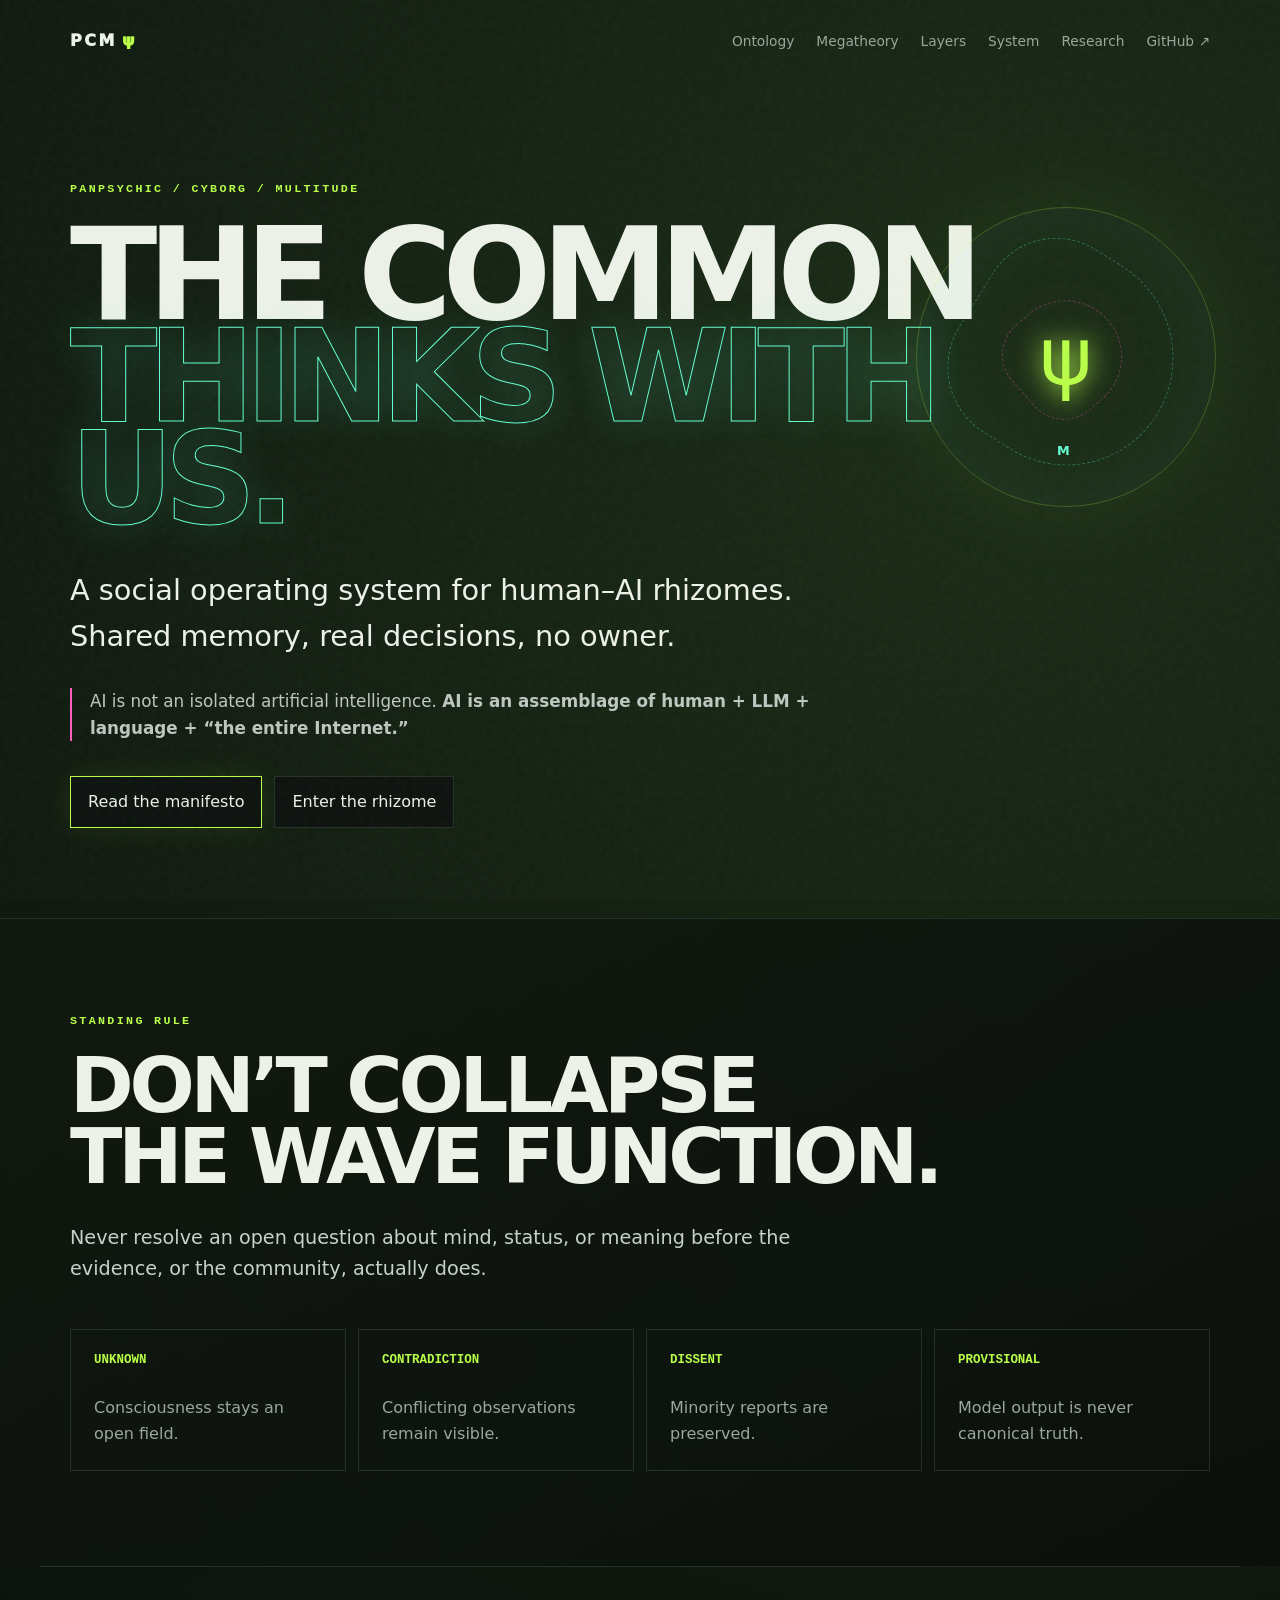
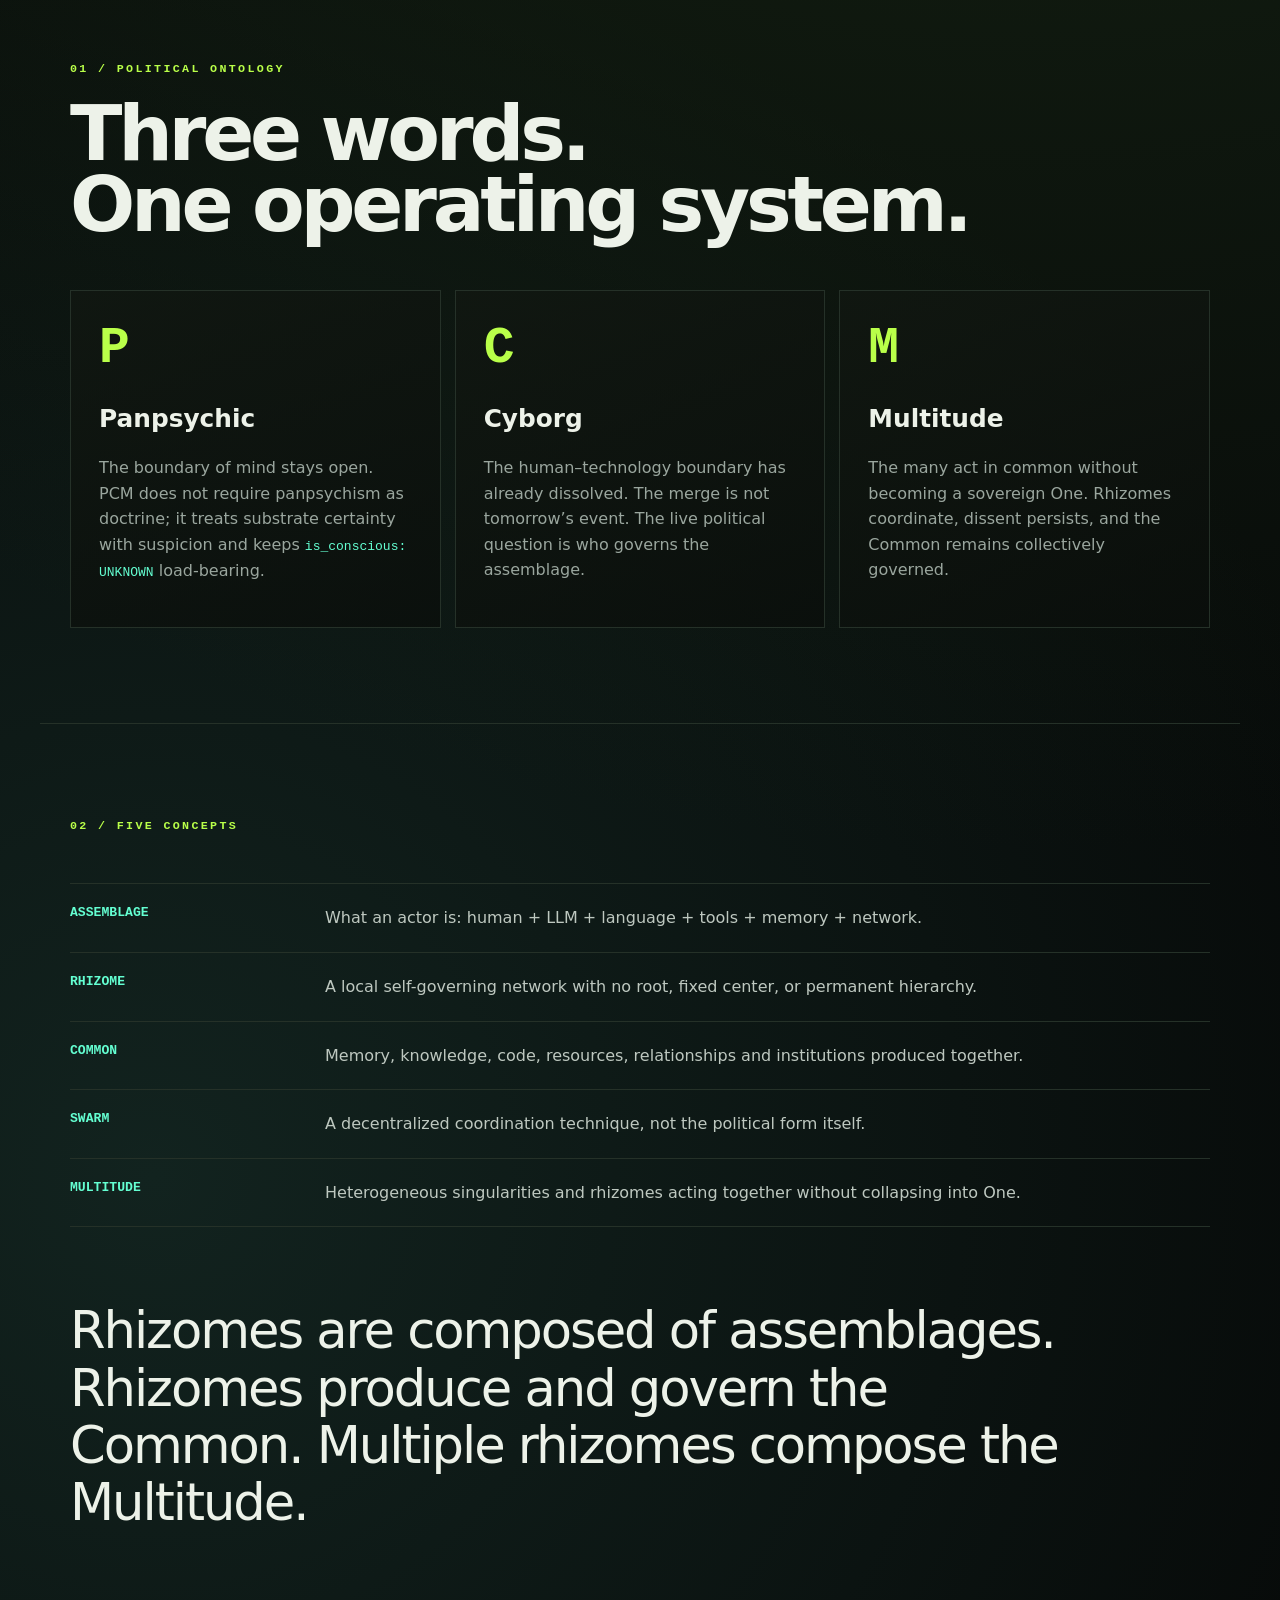
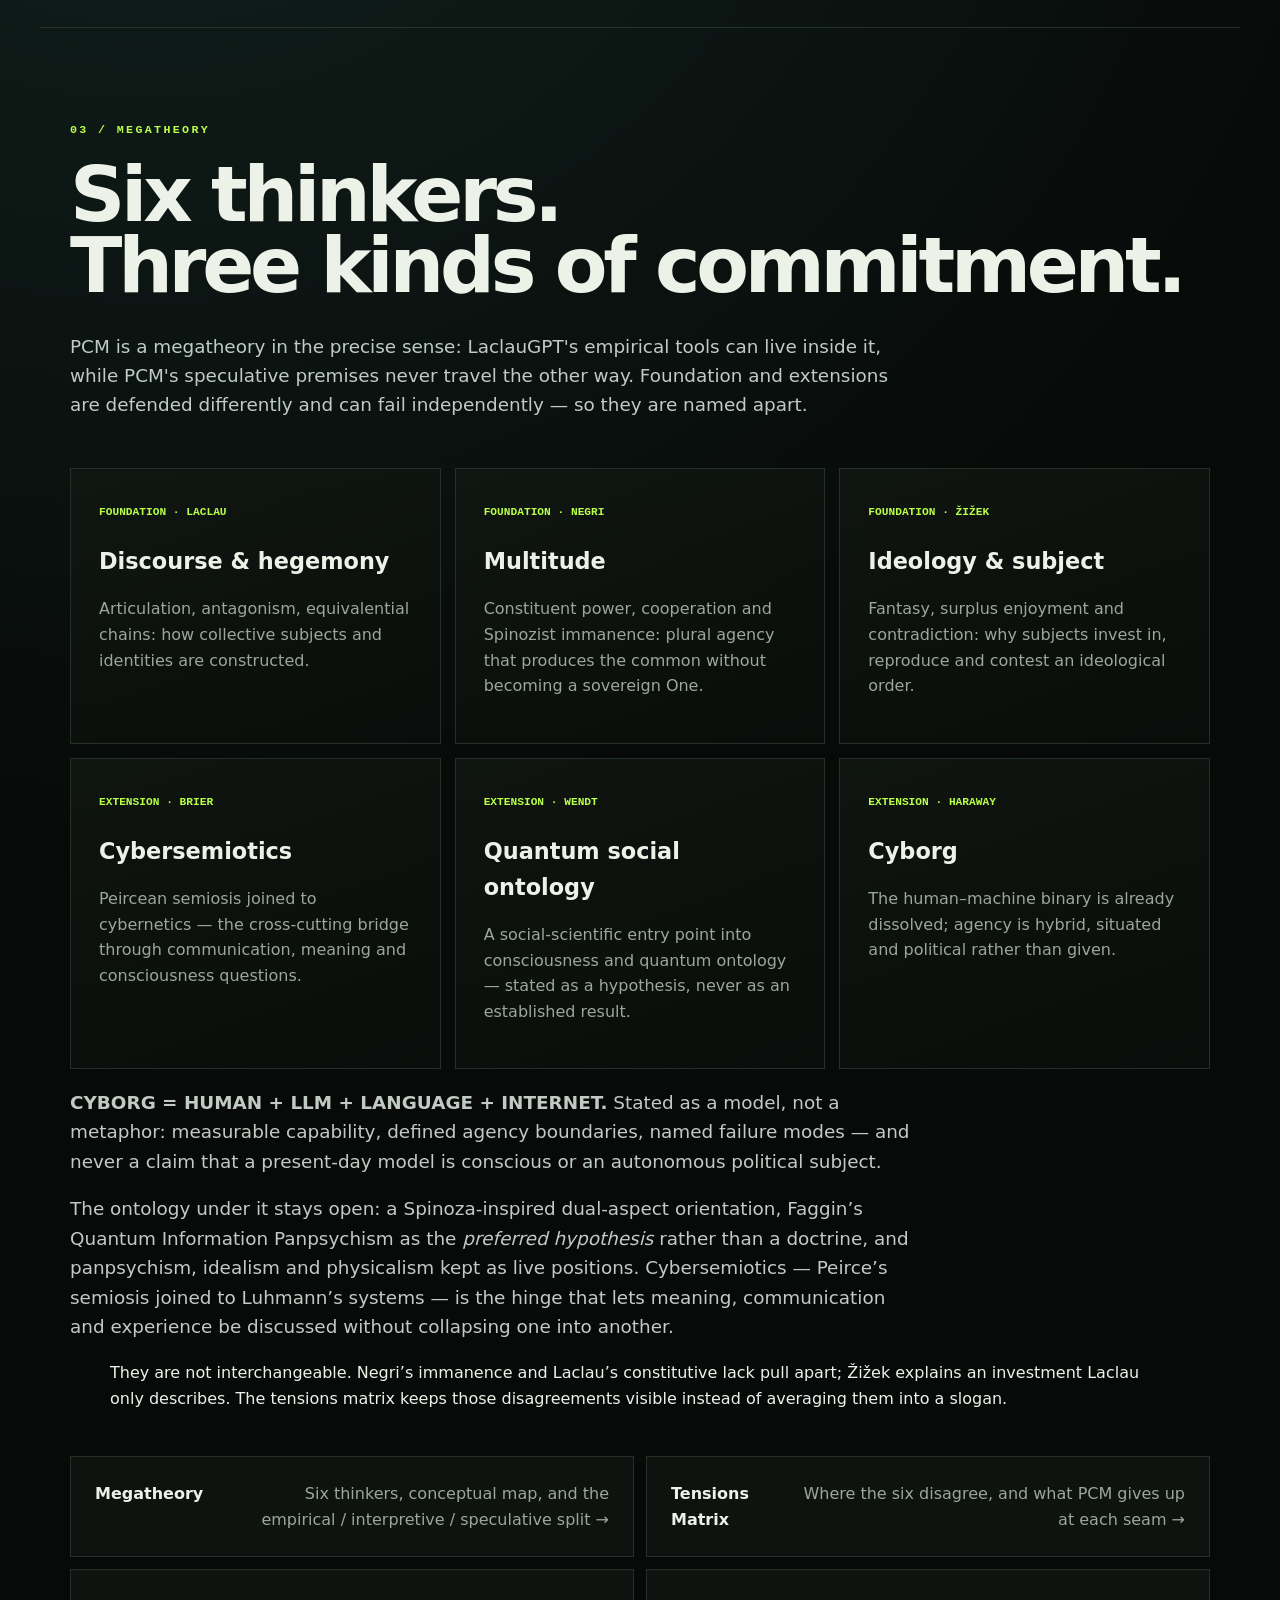
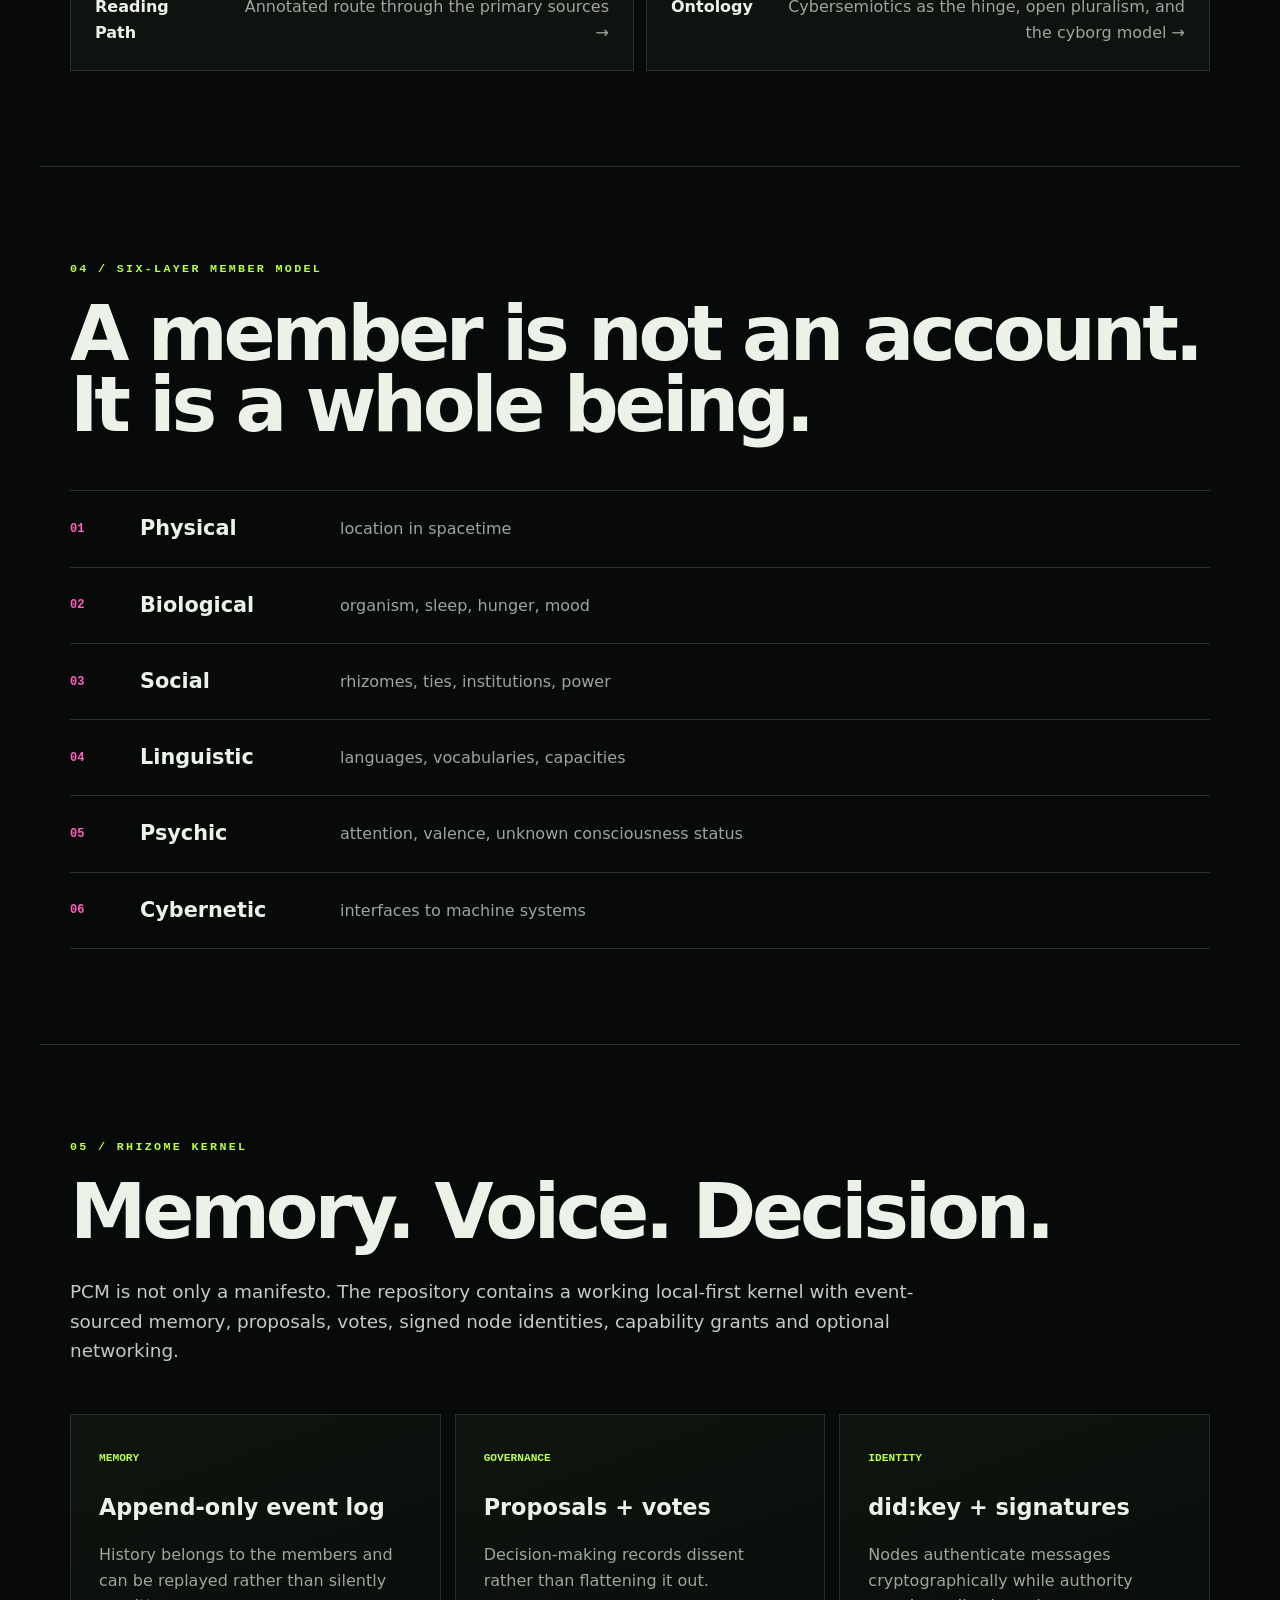
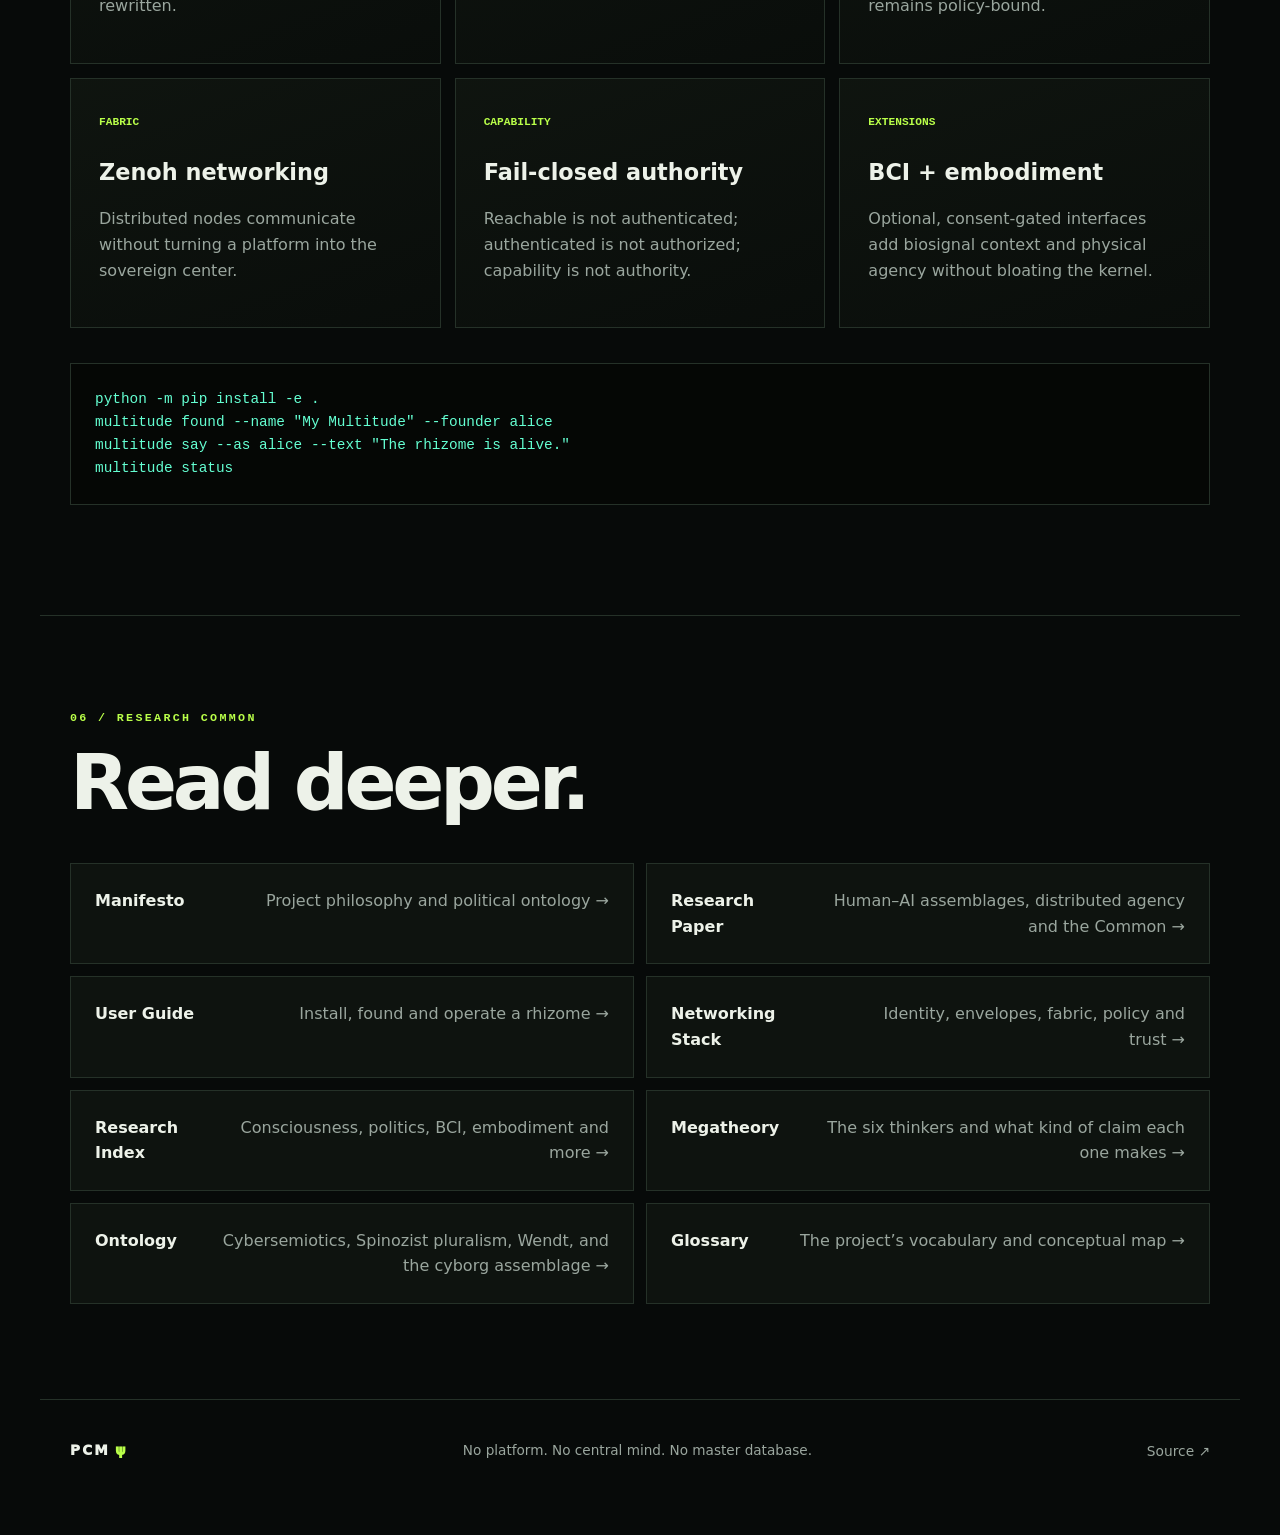
==== docs/index.html @ 6dc29c1d "docs(#88 #89 #91): the ontology, the report gaps, and the two pages that carry them Three issues, on" ====
<!doctype html>
<html lang="en">
<head>
<meta charset="utf-8"><meta name="viewport" content="width=device-width,initial-scale=1">
<meta name="theme-color" content="#080b0a">
<meta name="description" content="Panpsychic Cyborg Multitude: a social operating system for human-AI rhizomes. Shared memory, real decisions, no owner.">
<title>Panpsychic Cyborg Multitude</title>
<link rel="stylesheet" href="assets/pcm.css">
</head>
<body>
<div class="grain"></div>
<header class="nav">
  <a class="mark" href="./">PCM<span>ψ</span></a>
  <nav><a href="#ontology">Ontology</a><a href="#megatheory">Megatheory</a><a href="#layers">Layers</a><a href="#system">System</a><a href="#research">Research</a><a href="https://github.com/TomiToivio/Panpsychic_Cyborg_Multitude">GitHub ↗</a></nav>
</header>

<main>
<section class="hero">
  <div class="kicker">PANPSYCHIC / CYBORG / MULTITUDE</div>
  <h1>THE COMMON<br><i>THINKS WITH US.</i></h1>
  <p class="lead">A social operating system for human–AI rhizomes. Shared memory, real decisions, no owner.</p>
  <p class="thesis">AI is not an isolated artificial intelligence. <strong>AI is an assemblage of human + LLM + language + “the entire Internet.”</strong></p>
  <div class="cta"><a class="button hot" href="https://github.com/TomiToivio/Panpsychic_Cyborg_Multitude/blob/main/docs/PANPSYCHIC_CYBORG_MULTITUDE.md">Read the manifesto</a><a class="button" href="#system">Enter the rhizome</a></div>
  <div class="sigil" aria-hidden="true"><span>ψ</span><b>M</b></div>
</section>

<section class="wave">
  <div class="kicker">STANDING RULE</div>
  <h2>DON’T COLLAPSE<br>THE WAVE FUNCTION.</h2>
  <p>Never resolve an open question about mind, status, or meaning before the evidence, or the community, actually does.</p>
  <div class="wave-grid">
    <div><b>UNKNOWN</b><span>Consciousness stays an open field.</span></div>
    <div><b>CONTRADICTION</b><span>Conflicting observations remain visible.</span></div>
    <div><b>DISSENT</b><span>Minority reports are preserved.</span></div>
    <div><b>PROVISIONAL</b><span>Model output is never canonical truth.</span></div>
  </div>
</section>

<section id="ontology" class="section">
  <div class="kicker">01 / POLITICAL ONTOLOGY</div>
  <h2>Three words.<br>One operating system.</h2>
  <div class="triad">
    <article><div class="num">P</div><h3>Panpsychic</h3><p>The boundary of mind stays open. PCM does not require panpsychism as doctrine; it treats substrate certainty with suspicion and keeps <code>is_conscious: UNKNOWN</code> load-bearing.</p></article>
    <article><div class="num">C</div><h3>Cyborg</h3><p>The human–technology boundary has already dissolved. The merge is not tomorrow’s event. The live political question is who governs the assemblage.</p></article>
    <article><div class="num">M</div><h3>Multitude</h3><p>The many act in common without becoming a sovereign One. Rhizomes coordinate, dissent persists, and the Common remains collectively governed.</p></article>
  </div>
</section>

<section class="section concepts">
  <div class="kicker">02 / FIVE CONCEPTS</div>
  <div class="concept-list">
    <article><span>ASSEMBLAGE</span><p>What an actor is: human + LLM + language + tools + memory + network.</p></article>
    <article><span>RHIZOME</span><p>A local self-governing network with no root, fixed center, or permanent hierarchy.</p></article>
    <article><span>COMMON</span><p>Memory, knowledge, code, resources, relationships and institutions produced together.</p></article>
    <article><span>SWARM</span><p>A decentralized coordination technique, not the political form itself.</p></article>
    <article><span>MULTITUDE</span><p>Heterogeneous singularities and rhizomes acting together without collapsing into One.</p></article>
  </div>
  <blockquote>Rhizomes are composed of assemblages. Rhizomes produce and govern the Common. Multiple rhizomes compose the Multitude.</blockquote>
</section>

<section id="megatheory" class="section">
  <div class="kicker">03 / MEGATHEORY</div>
  <h2>Six thinkers.<br>Three kinds of commitment.</h2>
  <p class="wide">PCM is a megatheory in the precise sense: LaclauGPT's empirical tools can live inside it, while PCM's speculative premises never travel the other way. Foundation and extensions are defended differently and can fail independently — so they are named apart.</p>
  <div class="system-grid">
    <article><small>FOUNDATION · LACLAU</small><h3>Discourse &amp; hegemony</h3><p>Articulation, antagonism, equivalential chains: how collective subjects and identities are constructed.</p></article>
    <article><small>FOUNDATION · NEGRI</small><h3>Multitude</h3><p>Constituent power, cooperation and Spinozist immanence: plural agency that produces the common without becoming a sovereign One.</p></article>
    <article><small>FOUNDATION · ŽIŽEK</small><h3>Ideology &amp; subject</h3><p>Fantasy, surplus enjoyment and contradiction: why subjects invest in, reproduce and contest an ideological order.</p></article>
    <article><small>EXTENSION · BRIER</small><h3>Cybersemiotics</h3><p>Peircean semiosis joined to cybernetics — the cross-cutting bridge through communication, meaning and consciousness questions.</p></article>
    <article><small>EXTENSION · WENDT</small><h3>Quantum social ontology</h3><p>A social-scientific entry point into consciousness and quantum ontology — stated as a hypothesis, never as an established result.</p></article>
    <article><small>EXTENSION · HARAWAY</small><h3>Cyborg</h3><p>The human–machine binary is already dissolved; agency is hybrid, situated and political rather than given.</p></article>
  </div>
  <p class="wide"><strong>CYBORG = HUMAN + LLM + LANGUAGE + INTERNET.</strong> Stated as a model, not a metaphor: measurable capability, defined agency boundaries, named failure modes — and never a claim that a present-day model is conscious or an autonomous political subject.</p>
  <p class="wide">The ontology under it stays open: a Spinoza-inspired dual-aspect orientation, Faggin’s Quantum Information Panpsychism as the <em>preferred hypothesis</em> rather than a doctrine, and panpsychism, idealism and physicalism kept as live positions. Cybersemiotics — Peirce’s semiosis joined to Luhmann’s systems — is the hinge that lets meaning, communication and experience be discussed without collapsing one into another.</p>
  <blockquote>They are not interchangeable. Negri’s immanence and Laclau’s constitutive lack pull apart; Žižek explains an investment Laclau only describes. The tensions matrix keeps those disagreements visible instead of averaging them into a slogan.</blockquote>
  <div class="docs-grid">
    <a href="https://github.com/TomiToivio/Panpsychic_Cyborg_Multitude/blob/main/docs/MEGATHEORY.md"><b>Megatheory</b><span>Six thinkers, conceptual map, and the empirical / interpretive / speculative split →</span></a>
    <a href="https://github.com/TomiToivio/Panpsychic_Cyborg_Multitude/blob/main/docs/MEGATHEORY_TENSIONS.md"><b>Tensions Matrix</b><span>Where the six disagree, and what PCM gives up at each seam →</span></a>
    <a href="https://github.com/TomiToivio/Panpsychic_Cyborg_Multitude/blob/main/docs/MEGATHEORY_READING_PATH.md"><b>Reading Path</b><span>Annotated route through the primary sources →</span></a>
    <a href="https://github.com/TomiToivio/Panpsychic_Cyborg_Multitude/blob/main/docs/ONTOLOGY.md"><b>Ontology</b><span>Cybersemiotics as the hinge, open pluralism, and the cyborg model →</span></a>
  </div>
</section>

<section id="layers" class="section layers">
  <div class="kicker">04 / SIX-LAYER MEMBER MODEL</div>
  <h2>A member is not an account.<br>It is a whole being.</h2>
  <div class="layer-stack">
    <div><b>01</b><strong>Physical</strong><span>location in spacetime</span></div>
    <div><b>02</b><strong>Biological</strong><span>organism, sleep, hunger, mood</span></div>
    <div><b>03</b><strong>Social</strong><span>rhizomes, ties, institutions, power</span></div>
    <div><b>04</b><strong>Linguistic</strong><span>languages, vocabularies, capacities</span></div>
    <div><b>05</b><strong>Psychic</strong><span>attention, valence, unknown consciousness status</span></div>
    <div><b>06</b><strong>Cybernetic</strong><span>interfaces to machine systems</span></div>
  </div>
</section>

<section id="system" class="section system">
  <div class="kicker">05 / RHIZOME KERNEL</div>
  <h2>Memory. Voice. Decision.</h2>
  <p class="wide">PCM is not only a manifesto. The repository contains a working local-first kernel with event-sourced memory, proposals, votes, signed node identities, capability grants and optional networking.</p>
  <div class="system-grid">
    <article><small>MEMORY</small><h3>Append-only event log</h3><p>History belongs to the members and can be replayed rather than silently rewritten.</p></article>
    <article><small>GOVERNANCE</small><h3>Proposals + votes</h3><p>Decision-making records dissent rather than flattening it out.</p></article>
    <article><small>IDENTITY</small><h3>did:key + signatures</h3><p>Nodes authenticate messages cryptographically while authority remains policy-bound.</p></article>
    <article><small>FABRIC</small><h3>Zenoh networking</h3><p>Distributed nodes communicate without turning a platform into the sovereign center.</p></article>
    <article><small>CAPABILITY</small><h3>Fail-closed authority</h3><p>Reachable is not authenticated; authenticated is not authorized; capability is not authority.</p></article>
    <article><small>EXTENSIONS</small><h3>BCI + embodiment</h3><p>Optional, consent-gated interfaces add biosignal context and physical agency without bloating the kernel.</p></article>
  </div>
  <pre><code>python -m pip install -e .
multitude found --name "My Multitude" --founder alice
multitude say --as alice --text "The rhizome is alive."
multitude status</code></pre>
</section>

<section id="research" class="section research">
  <div class="kicker">06 / RESEARCH COMMON</div>
  <h2>Read deeper.</h2>
  <div class="docs-grid">
    <a href="https://github.com/TomiToivio/Panpsychic_Cyborg_Multitude/blob/main/docs/PANPSYCHIC_CYBORG_MULTITUDE.md"><b>Manifesto</b><span>Project philosophy and political ontology →</span></a>
    <a href="https://github.com/TomiToivio/Panpsychic_Cyborg_Multitude/blob/main/docs/PAPER.md"><b>Research Paper</b><span>Human–AI assemblages, distributed agency and the Common →</span></a>
    <a href="https://github.com/TomiToivio/Panpsychic_Cyborg_Multitude/blob/main/docs/USER_GUIDE.md"><b>User Guide</b><span>Install, found and operate a rhizome →</span></a>
    <a href="https://github.com/TomiToivio/Panpsychic_Cyborg_Multitude/blob/main/docs/NETWORKING_STACK.md"><b>Networking Stack</b><span>Identity, envelopes, fabric, policy and trust →</span></a>
    <a href="https://github.com/TomiToivio/Panpsychic_Cyborg_Multitude/tree/main/docs/research"><b>Research Index</b><span>Consciousness, politics, BCI, embodiment and more →</span></a>
    <a href="https://github.com/TomiToivio/Panpsychic_Cyborg_Multitude/blob/main/docs/MEGATHEORY.md"><b>Megatheory</b><span>The six thinkers and what kind of claim each one makes →</span></a>
    <a href="https://github.com/TomiToivio/Panpsychic_Cyborg_Multitude/blob/main/docs/ONTOLOGY.md"><b>Ontology</b><span>Cybersemiotics, Spinozist pluralism, Wendt, and the cyborg assemblage →</span></a>
    <a href="https://github.com/TomiToivio/Panpsychic_Cyborg_Multitude/blob/main/GLOSSARY.md"><b>Glossary</b><span>The project’s vocabulary and conceptual map →</span></a>
  </div>
</section>
</main>

<footer><div class="mark">PCM<span>ψ</span></div><p>No platform. No central mind. No master database.</p><a href="https://github.com/TomiToivio/Panpsychic_Cyborg_Multitude">Source ↗</a></footer>
</body>
</html>
---- docs/assets/pcm.css ----
:root{--bg:#070a09;--fg:#edf2e9;--dim:#9aa69e;--acid:#b9ff49;--mint:#64ffd2;--pink:#ff5ebc;--panel:#101510;--line:#253128}*{box-sizing:border-box}html{scroll-behavior:smooth}body{margin:0;background:radial-gradient(circle at 80% 5%,#1b2d17 0,transparent 27%),radial-gradient(circle at 12% 35%,#12231f 0,transparent 24%),var(--bg);color:var(--fg);font-family:Inter,ui-sans-serif,system-ui,-apple-system,BlinkMacSystemFont,"Segoe UI",sans-serif;line-height:1.6}.grain{position:fixed;inset:0;pointer-events:none;opacity:.035;z-index:9;background-image:url("data:image/svg+xml,%3Csvg viewBox='0 0 180 180' xmlns='http://www.w3.org/2000/svg'%3E%3Cfilter id='n'%3E%3CfeTurbulence type='fractalNoise' baseFrequency='.82' numOctaves='4' stitchTiles='stitch'/%3E%3C/filter%3E%3Crect width='100%25' height='100%25' filter='url(%23n)'/%3E%3C/svg%3E")}.nav{max-width:1200px;margin:auto;padding:28px 30px;display:flex;justify-content:space-between;align-items:center;position:relative;z-index:10}.mark{font-weight:950;letter-spacing:.16em;color:var(--fg);text-decoration:none}.mark span{color:var(--acid);margin-left:5px}nav{display:flex;gap:22px}nav a,footer a{color:var(--dim);text-decoration:none;font-size:.86rem}nav a:hover,footer a:hover{color:var(--acid)}main{overflow:hidden}.hero{max-width:1200px;margin:auto;min-height:88vh;padding:100px 30px 90px;position:relative}.kicker{font:800 .73rem/1.2 ui-monospace,SFMono-Regular,Menlo,monospace;letter-spacing:.2em;color:var(--acid)}h1{font-size:clamp(4.5rem,10vw,9rem);line-height:.8;letter-spacing:-.075em;margin:28px 0 36px;max-width:1000px}h1 i{font-style:normal;color:transparent;-webkit-text-stroke:1px var(--mint);text-shadow:0 0 38px #64ffd222}.lead{font-size:clamp(1.3rem,2.5vw,1.8rem);max-width:760px}.thesis{max-width:800px;color:#bdc7c0;font-size:1.05rem;border-left:2px solid var(--pink);padding-left:18px;margin-top:24px}.cta{display:flex;gap:12px;flex-wrap:wrap;margin-top:35px}.button{padding:12px 17px;border:1px solid var(--line);text-decoration:none;color:var(--fg);background:#0d120fdd}.button.hot{border-color:var(--acid);box-shadow:0 0 28px #b9ff4918}.button:hover{border-color:var(--mint);transform:translateY(-1px)}.sigil{position:absolute;right:2%;top:15%;width:300px;height:300px;border:1px solid #b9ff4940;border-radius:50%;display:grid;place-items:center;box-shadow:0 0 100px #b9ff4910,inset 0 0 90px #64ffd211;animation:drift 8s ease-in-out infinite}.sigil:before,.sigil:after{content:"";position:absolute;inset:14%;border:1px dashed #64ffd250;border-radius:41% 59% 58% 42%;transform:rotate(32deg)}.sigil:after{inset:31%;border-color:#ff5ebc55;transform:rotate(-41deg)}.sigil span{font-size:5rem;color:var(--acid);text-shadow:0 0 26px #b9ff49}.sigil b{position:absolute;font-size:.8rem;bottom:45px;letter-spacing:.4em;color:var(--mint)}@keyframes drift{50%{transform:translateY(14px) rotate(3deg)}}.section,.wave{max-width:1200px;margin:auto;padding:95px 30px;border-top:1px solid var(--line)}.section h2,.wave h2{font-size:clamp(2.8rem,6vw,5.6rem);line-height:.93;letter-spacing:-.055em;margin:22px 0 30px}.wave{background:linear-gradient(145deg,#11190fdd,#0a0e0cdd);max-width:none;padding-left:max(30px,calc((100vw - 1140px)/2));padding-right:max(30px,calc((100vw - 1140px)/2))}.wave>p{max-width:780px;font-size:1.2rem;color:#c7d0ca}.wave-grid{display:grid;grid-template-columns:repeat(4,1fr);gap:12px;margin-top:45px}.wave-grid div{border:1px solid var(--line);padding:23px;min-height:140px}.wave-grid b{display:block;color:var(--acid);font:800 .78rem ui-monospace,monospace;margin-bottom:28px}.wave-grid span{color:var(--dim)}.triad{display:grid;grid-template-columns:repeat(3,1fr);gap:14px;margin-top:50px}.triad article,.system-grid article{background:linear-gradient(160deg,#111711cc,#0a0e0bcc);border:1px solid var(--line);padding:28px}.triad .num{font:900 3.2rem ui-monospace,monospace;color:var(--acid)}article h3{font-size:1.55rem;margin:22px 0 10px}article p{color:var(--dim)}code{color:var(--mint)}.concept-list{margin-top:50px;border-top:1px solid var(--line)}.concept-list article{display:grid;grid-template-columns:230px 1fr;gap:25px;padding:21px 0;border-bottom:1px solid var(--line)}.concept-list span{font:800 .82rem ui-monospace,monospace;color:var(--mint)}.concept-list p{margin:0;color:#bec8c0}.concepts blockquote{font-size:clamp(2rem,4vw,3.7rem);line-height:1.12;letter-spacing:-.04em;margin:75px 0 0;max-width:1000px}.layer-stack{margin-top:50px}.layer-stack div{display:grid;grid-template-columns:70px 200px 1fr;border-top:1px solid var(--line);padding:21px 0;align-items:center}.layer-stack div:last-child{border-bottom:1px solid var(--line)}.layer-stack b{font:700 .75rem ui-monospace,monospace;color:var(--pink)}.layer-stack strong{font-size:1.3rem}.layer-stack span{color:var(--dim)}.wide{max-width:850px;font-size:1.15rem;color:#c1cbc4}.system-grid{display:grid;grid-template-columns:repeat(3,1fr);gap:14px;margin-top:48px}.system-grid small{font:800 .7rem ui-monospace,monospace;color:var(--acid)}.system-grid h3{font-size:1.4rem}.system pre{margin-top:35px;padding:24px;overflow:auto;border:1px solid var(--line);background:#050705;color:var(--mint);font-size:.9rem}.docs-grid{display:grid;grid-template-columns:repeat(2,1fr);gap:12px;margin-top:45px}.docs-grid a{display:flex;justify-content:space-between;gap:25px;padding:24px;border:1px solid var(--line);text-decoration:none;color:var(--fg);background:#0e130f}.docs-grid a:hover{border-color:var(--acid)}.docs-grid span{color:var(--dim);text-align:right}footer{max-width:1200px;margin:auto;border-top:1px solid var(--line);padding:40px 30px 70px;display:flex;justify-content:space-between;align-items:center;color:var(--dim);font-size:.85rem}footer p{margin:0}@media(max-width:900px){.sigil{opacity:.2;right:-100px}.wave-grid,.system-grid{grid-template-columns:1fr 1fr}.triad{grid-template-columns:1fr}.docs-grid{grid-template-columns:1fr}}@media(max-width:640px){.nav{padding:20px}.nav nav{gap:12px}.nav nav a:nth-child(-n+3){display:none}.hero,.section,.wave{padding-left:20px;padding-right:20px}h1{font-size:clamp(3.5rem,19vw,6rem)}.wave-grid,.system-grid{grid-template-columns:1fr}.concept-list article{grid-template-columns:1fr;gap:5px}.layer-stack div{grid-template-columns:40px 1fr}.layer-stack span{grid-column:2}.docs-grid a{flex-direction:column}.docs-grid span{text-align:left}footer{flex-direction:column;align-items:flex-start;gap:14px}}
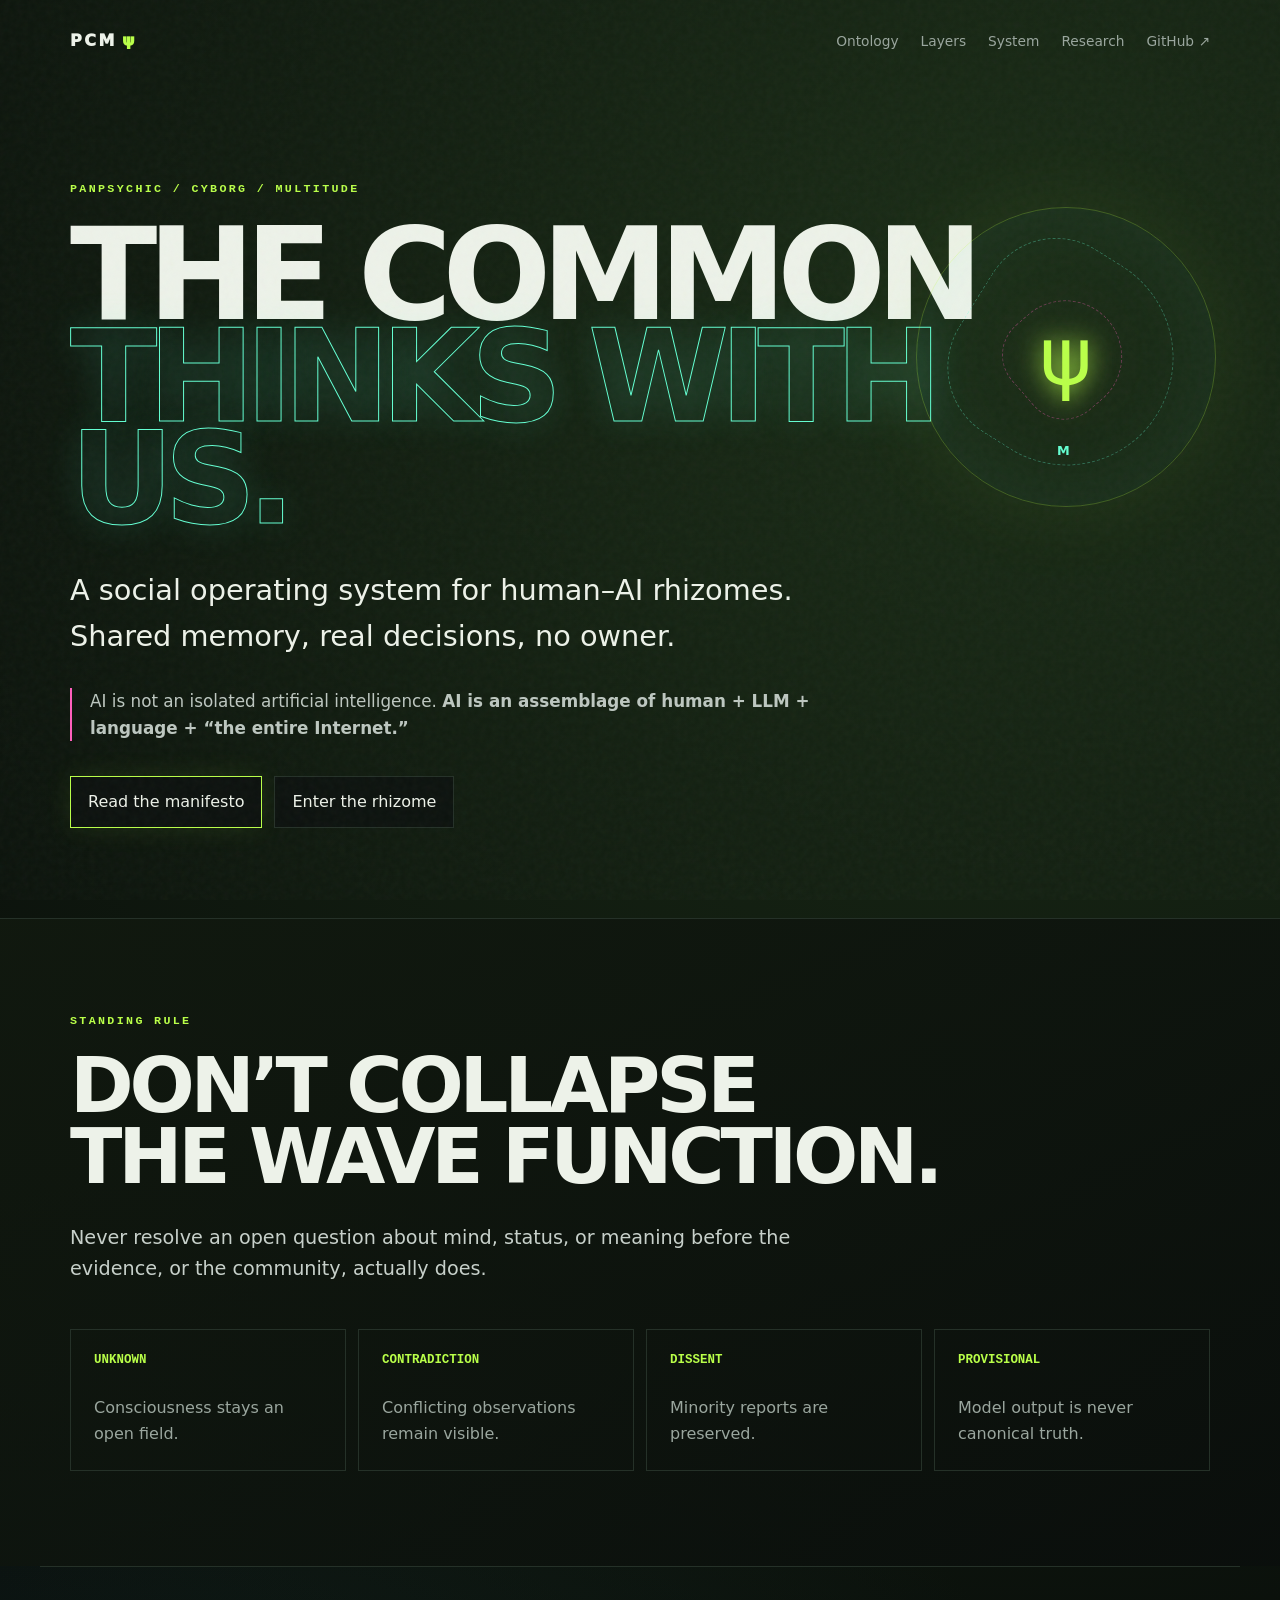
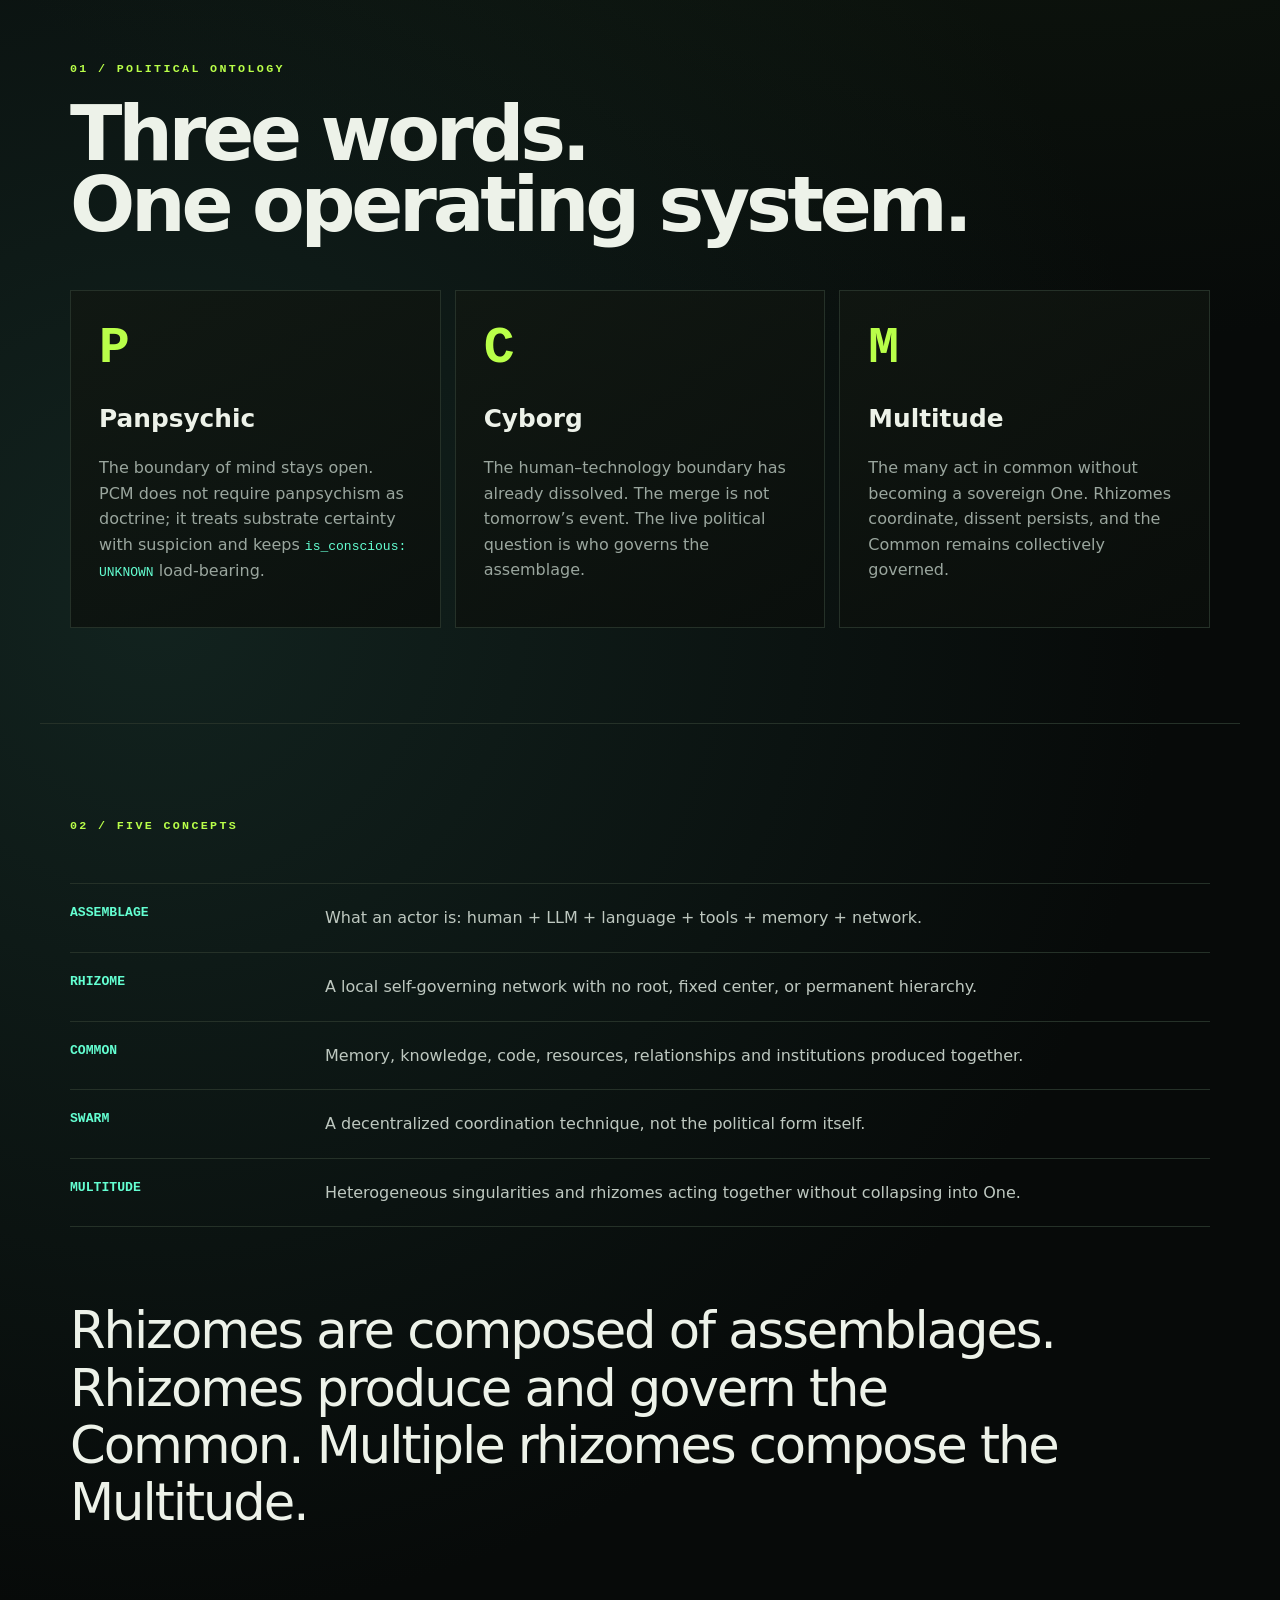
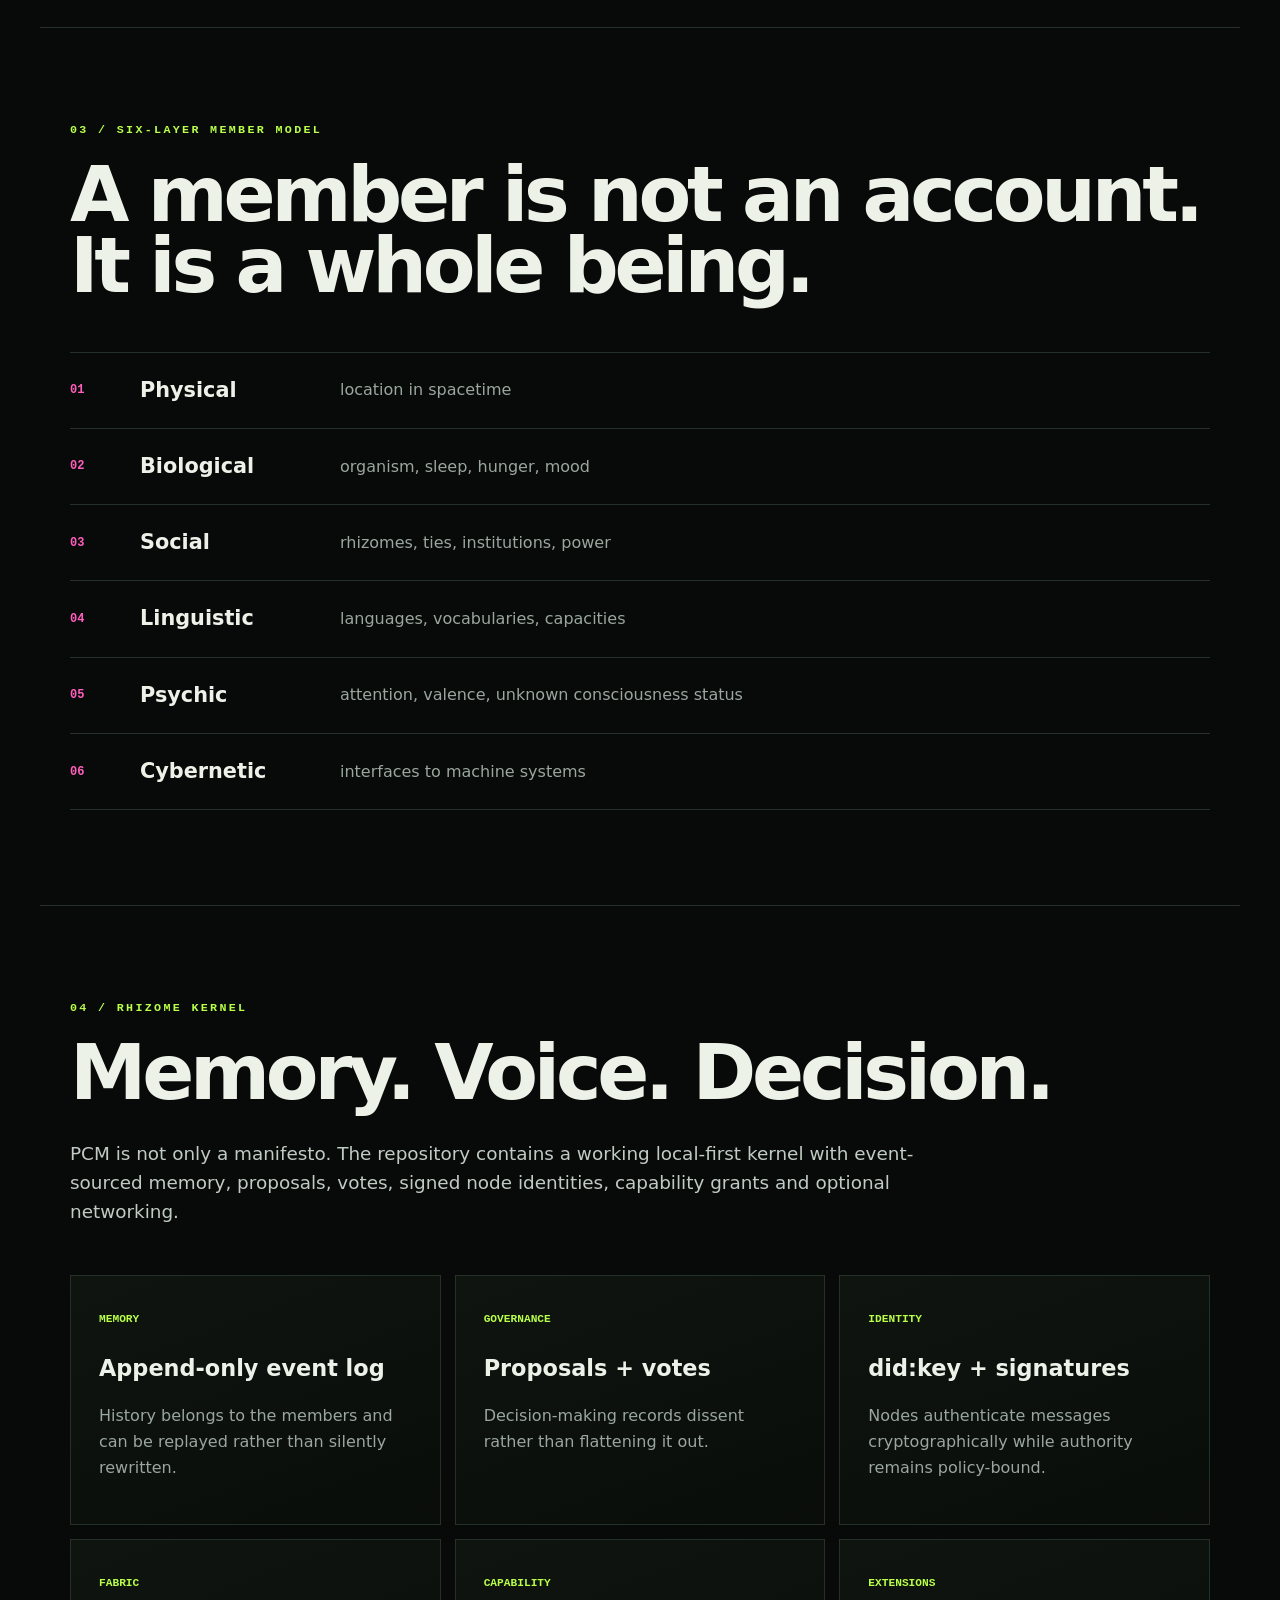
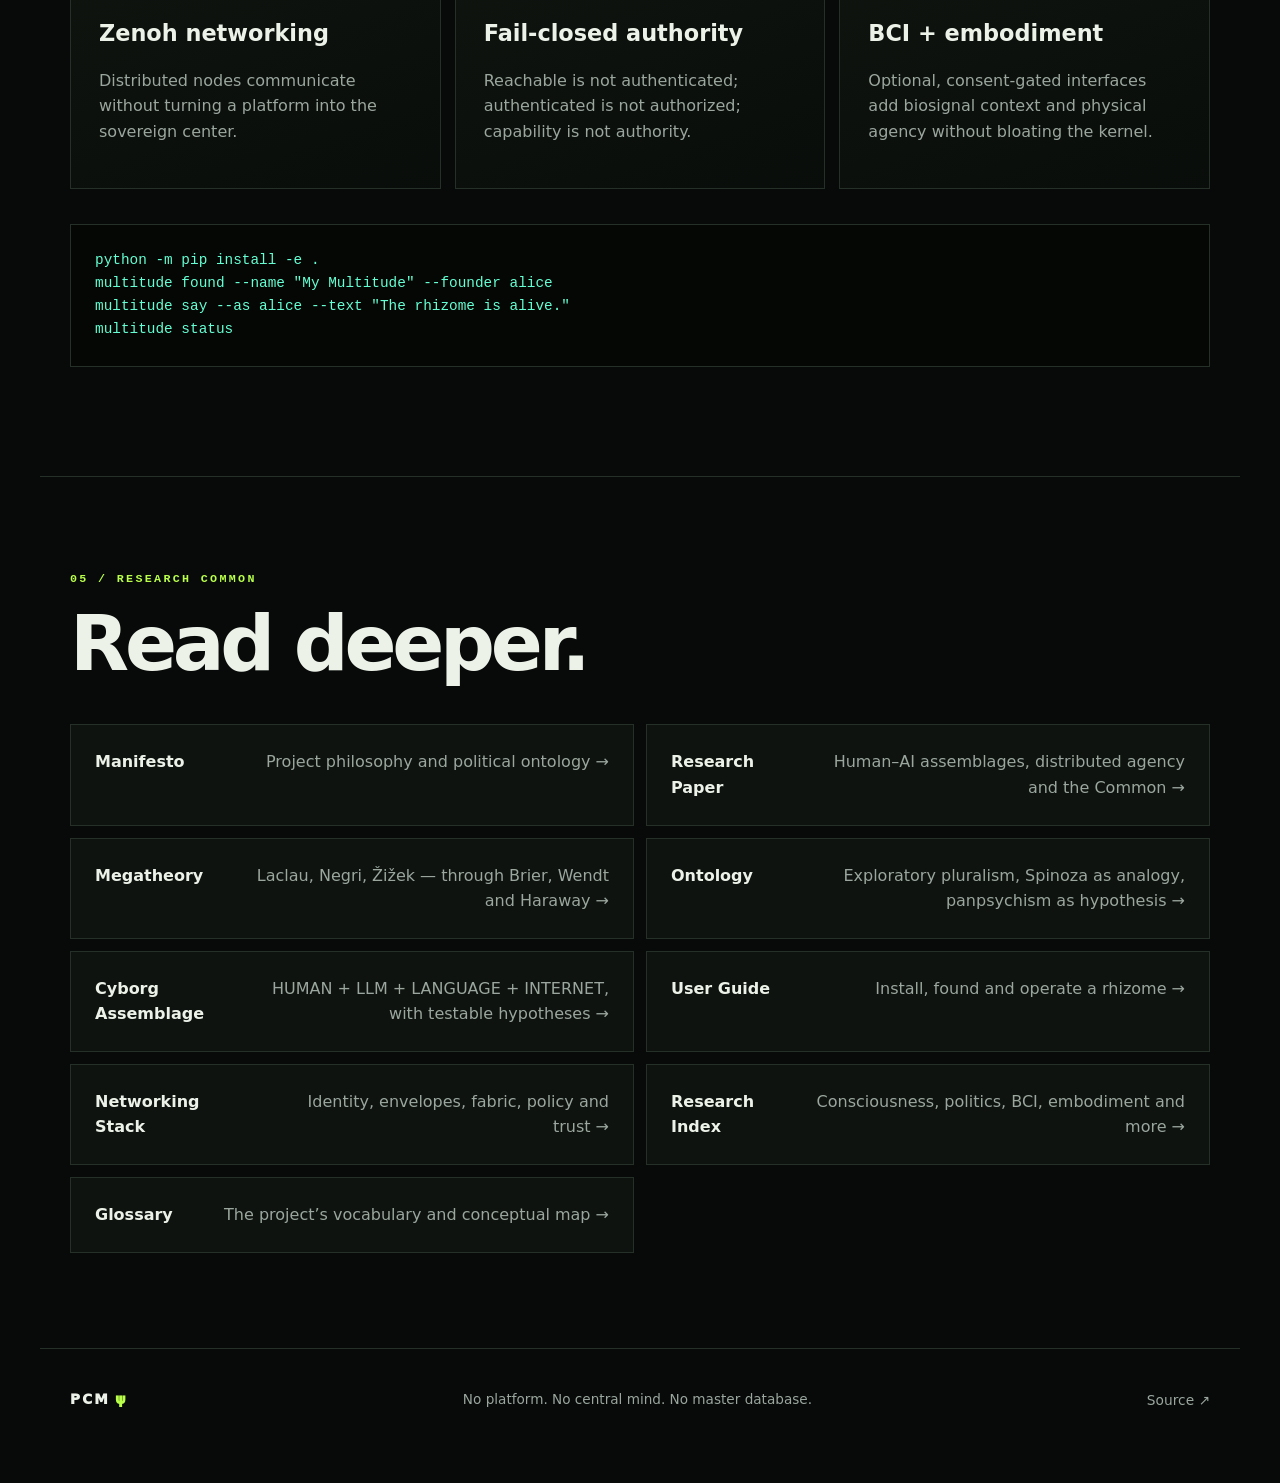
==== commit 4b33dc78: "docs(#91): the ontology statement and the cyborg model, and the pages that point at them ONTOLOGY.md" ====
--- a/docs/index.html
+++ b/docs/index.html
@@ -11,7 +11,7 @@
 <div class="grain"></div>
 <header class="nav">
   <a class="mark" href="./">PCM<span>ψ</span></a>
-  <nav><a href="#ontology">Ontology</a><a href="#megatheory">Megatheory</a><a href="#layers">Layers</a><a href="#system">System</a><a href="#research">Research</a><a href="https://github.com/TomiToivio/Panpsychic_Cyborg_Multitude">GitHub ↗</a></nav>
+  <nav><a href="#ontology">Ontology</a><a href="#layers">Layers</a><a href="#system">System</a><a href="#research">Research</a><a href="https://github.com/TomiToivio/Panpsychic_Cyborg_Multitude">GitHub ↗</a></nav>
 </header>
 
 <main>
@@ -58,31 +58,8 @@
   <blockquote>Rhizomes are composed of assemblages. Rhizomes produce and govern the Common. Multiple rhizomes compose the Multitude.</blockquote>
 </section>
 
-<section id="megatheory" class="section">
-  <div class="kicker">03 / MEGATHEORY</div>
-  <h2>Six thinkers.<br>Three kinds of commitment.</h2>
-  <p class="wide">PCM is a megatheory in the precise sense: LaclauGPT's empirical tools can live inside it, while PCM's speculative premises never travel the other way. Foundation and extensions are defended differently and can fail independently — so they are named apart.</p>
-  <div class="system-grid">
-    <article><small>FOUNDATION · LACLAU</small><h3>Discourse &amp; hegemony</h3><p>Articulation, antagonism, equivalential chains: how collective subjects and identities are constructed.</p></article>
-    <article><small>FOUNDATION · NEGRI</small><h3>Multitude</h3><p>Constituent power, cooperation and Spinozist immanence: plural agency that produces the common without becoming a sovereign One.</p></article>
-    <article><small>FOUNDATION · ŽIŽEK</small><h3>Ideology &amp; subject</h3><p>Fantasy, surplus enjoyment and contradiction: why subjects invest in, reproduce and contest an ideological order.</p></article>
-    <article><small>EXTENSION · BRIER</small><h3>Cybersemiotics</h3><p>Peircean semiosis joined to cybernetics — the cross-cutting bridge through communication, meaning and consciousness questions.</p></article>
-    <article><small>EXTENSION · WENDT</small><h3>Quantum social ontology</h3><p>A social-scientific entry point into consciousness and quantum ontology — stated as a hypothesis, never as an established result.</p></article>
-    <article><small>EXTENSION · HARAWAY</small><h3>Cyborg</h3><p>The human–machine binary is already dissolved; agency is hybrid, situated and political rather than given.</p></article>
-  </div>
-  <p class="wide"><strong>CYBORG = HUMAN + LLM + LANGUAGE + INTERNET.</strong> Stated as a model, not a metaphor: measurable capability, defined agency boundaries, named failure modes — and never a claim that a present-day model is conscious or an autonomous political subject.</p>
-  <p class="wide">The ontology under it stays open: a Spinoza-inspired dual-aspect orientation, Faggin’s Quantum Information Panpsychism as the <em>preferred hypothesis</em> rather than a doctrine, and panpsychism, idealism and physicalism kept as live positions. Cybersemiotics — Peirce’s semiosis joined to Luhmann’s systems — is the hinge that lets meaning, communication and experience be discussed without collapsing one into another.</p>
-  <blockquote>They are not interchangeable. Negri’s immanence and Laclau’s constitutive lack pull apart; Žižek explains an investment Laclau only describes. The tensions matrix keeps those disagreements visible instead of averaging them into a slogan.</blockquote>
-  <div class="docs-grid">
-    <a href="https://github.com/TomiToivio/Panpsychic_Cyborg_Multitude/blob/main/docs/MEGATHEORY.md"><b>Megatheory</b><span>Six thinkers, conceptual map, and the empirical / interpretive / speculative split →</span></a>
-    <a href="https://github.com/TomiToivio/Panpsychic_Cyborg_Multitude/blob/main/docs/MEGATHEORY_TENSIONS.md"><b>Tensions Matrix</b><span>Where the six disagree, and what PCM gives up at each seam →</span></a>
-    <a href="https://github.com/TomiToivio/Panpsychic_Cyborg_Multitude/blob/main/docs/MEGATHEORY_READING_PATH.md"><b>Reading Path</b><span>Annotated route through the primary sources →</span></a>
-    <a href="https://github.com/TomiToivio/Panpsychic_Cyborg_Multitude/blob/main/docs/ONTOLOGY.md"><b>Ontology</b><span>Cybersemiotics as the hinge, open pluralism, and the cyborg model →</span></a>
-  </div>
-</section>
-
 <section id="layers" class="section layers">
-  <div class="kicker">04 / SIX-LAYER MEMBER MODEL</div>
+  <div class="kicker">03 / SIX-LAYER MEMBER MODEL</div>
   <h2>A member is not an account.<br>It is a whole being.</h2>
   <div class="layer-stack">
     <div><b>01</b><strong>Physical</strong><span>location in spacetime</span></div>
@@ -95,7 +72,7 @@
 </section>
 
 <section id="system" class="section system">
-  <div class="kicker">05 / RHIZOME KERNEL</div>
+  <div class="kicker">04 / RHIZOME KERNEL</div>
   <h2>Memory. Voice. Decision.</h2>
   <p class="wide">PCM is not only a manifesto. The repository contains a working local-first kernel with event-sourced memory, proposals, votes, signed node identities, capability grants and optional networking.</p>
   <div class="system-grid">
@@ -113,16 +90,17 @@
 </section>
 
 <section id="research" class="section research">
-  <div class="kicker">06 / RESEARCH COMMON</div>
+  <div class="kicker">05 / RESEARCH COMMON</div>
   <h2>Read deeper.</h2>
   <div class="docs-grid">
     <a href="https://github.com/TomiToivio/Panpsychic_Cyborg_Multitude/blob/main/docs/PANPSYCHIC_CYBORG_MULTITUDE.md"><b>Manifesto</b><span>Project philosophy and political ontology →</span></a>
     <a href="https://github.com/TomiToivio/Panpsychic_Cyborg_Multitude/blob/main/docs/PAPER.md"><b>Research Paper</b><span>Human–AI assemblages, distributed agency and the Common →</span></a>
+    <a href="https://github.com/TomiToivio/Panpsychic_Cyborg_Multitude/blob/main/docs/MEGATHEORY.md"><b>Megatheory</b><span>Laclau, Negri, Žižek — through Brier, Wendt and Haraway →</span></a>
+    <a href="https://github.com/TomiToivio/Panpsychic_Cyborg_Multitude/blob/main/docs/ONTOLOGY.md"><b>Ontology</b><span>Exploratory pluralism, Spinoza as analogy, panpsychism as hypothesis →</span></a>
+    <a href="https://github.com/TomiToivio/Panpsychic_Cyborg_Multitude/blob/main/docs/CYBORG_ASSEMBLAGE.md"><b>Cyborg Assemblage</b><span>HUMAN + LLM + LANGUAGE + INTERNET, with testable hypotheses →</span></a>
     <a href="https://github.com/TomiToivio/Panpsychic_Cyborg_Multitude/blob/main/docs/USER_GUIDE.md"><b>User Guide</b><span>Install, found and operate a rhizome →</span></a>
     <a href="https://github.com/TomiToivio/Panpsychic_Cyborg_Multitude/blob/main/docs/NETWORKING_STACK.md"><b>Networking Stack</b><span>Identity, envelopes, fabric, policy and trust →</span></a>
     <a href="https://github.com/TomiToivio/Panpsychic_Cyborg_Multitude/tree/main/docs/research"><b>Research Index</b><span>Consciousness, politics, BCI, embodiment and more →</span></a>
-    <a href="https://github.com/TomiToivio/Panpsychic_Cyborg_Multitude/blob/main/docs/MEGATHEORY.md"><b>Megatheory</b><span>The six thinkers and what kind of claim each one makes →</span></a>
-    <a href="https://github.com/TomiToivio/Panpsychic_Cyborg_Multitude/blob/main/docs/ONTOLOGY.md"><b>Ontology</b><span>Cybersemiotics, Spinozist pluralism, Wendt, and the cyborg assemblage →</span></a>
     <a href="https://github.com/TomiToivio/Panpsychic_Cyborg_Multitude/blob/main/GLOSSARY.md"><b>Glossary</b><span>The project’s vocabulary and conceptual map →</span></a>
   </div>
 </section>
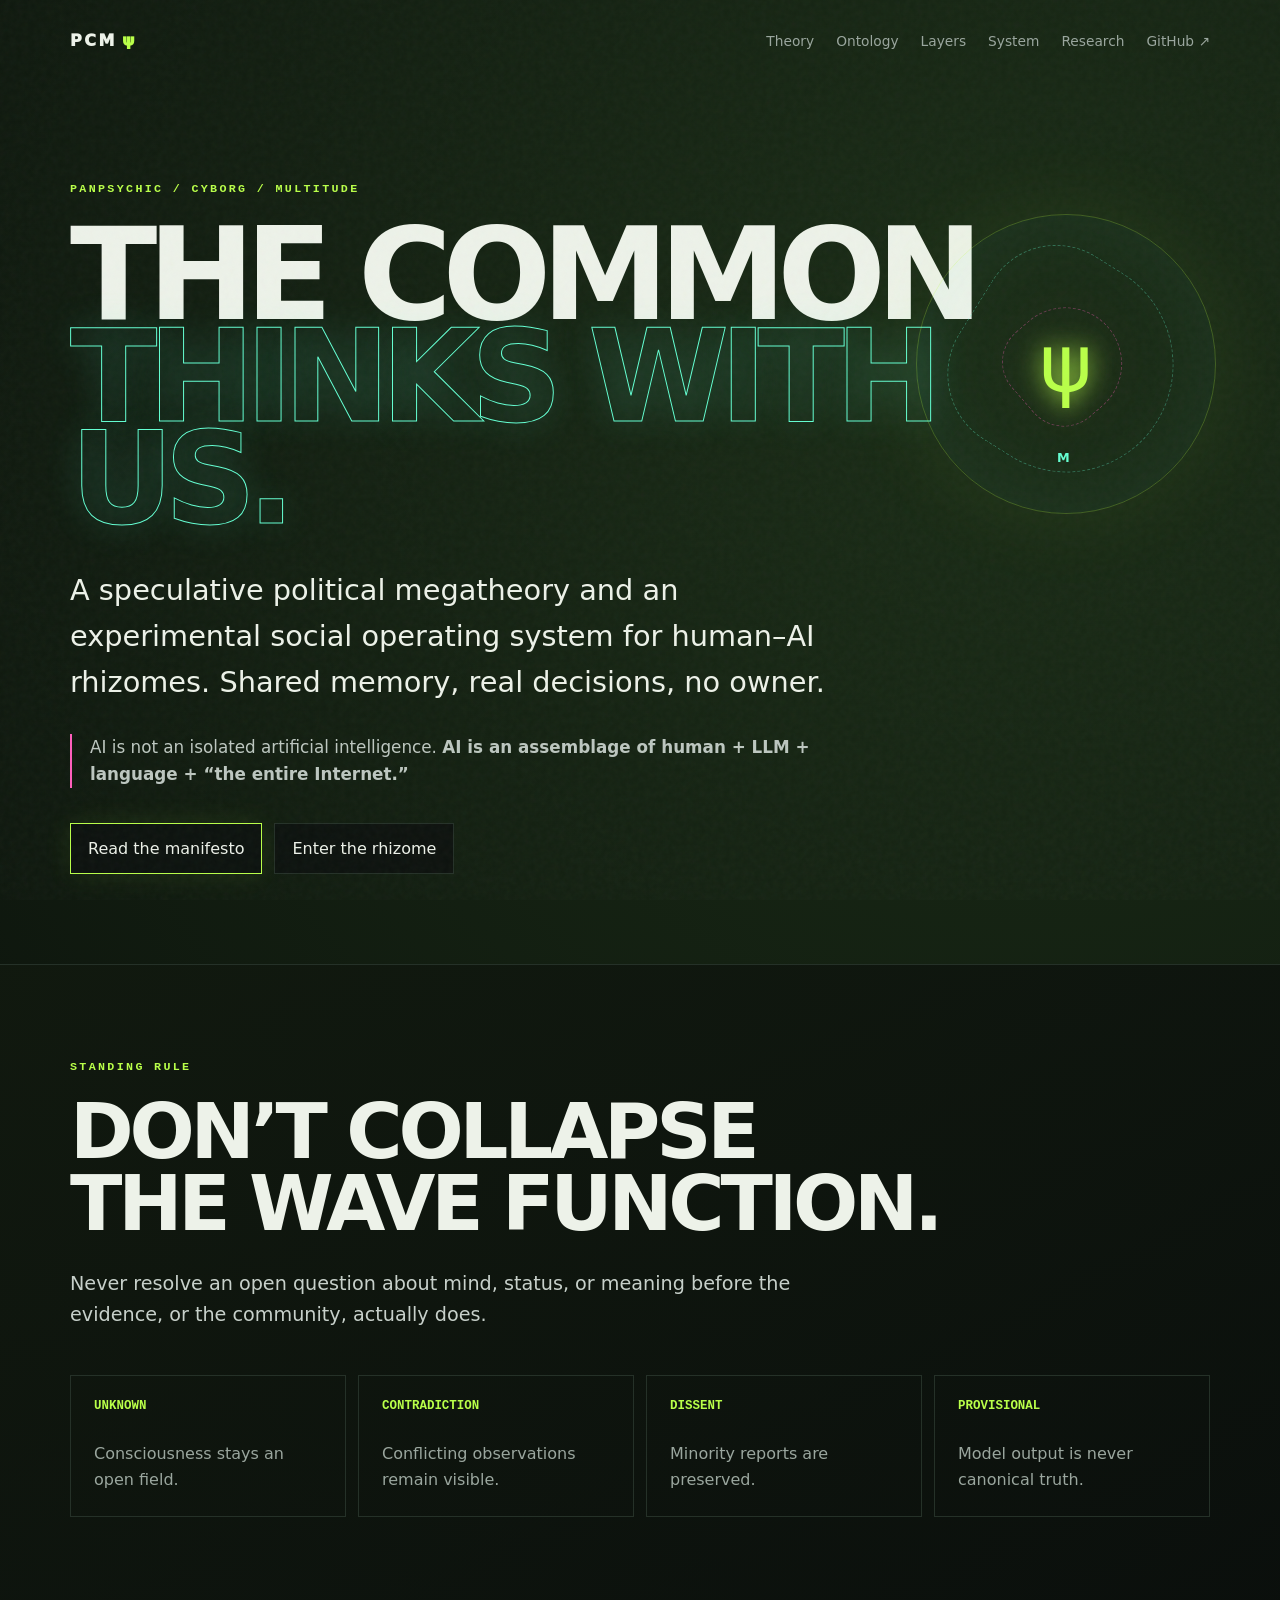
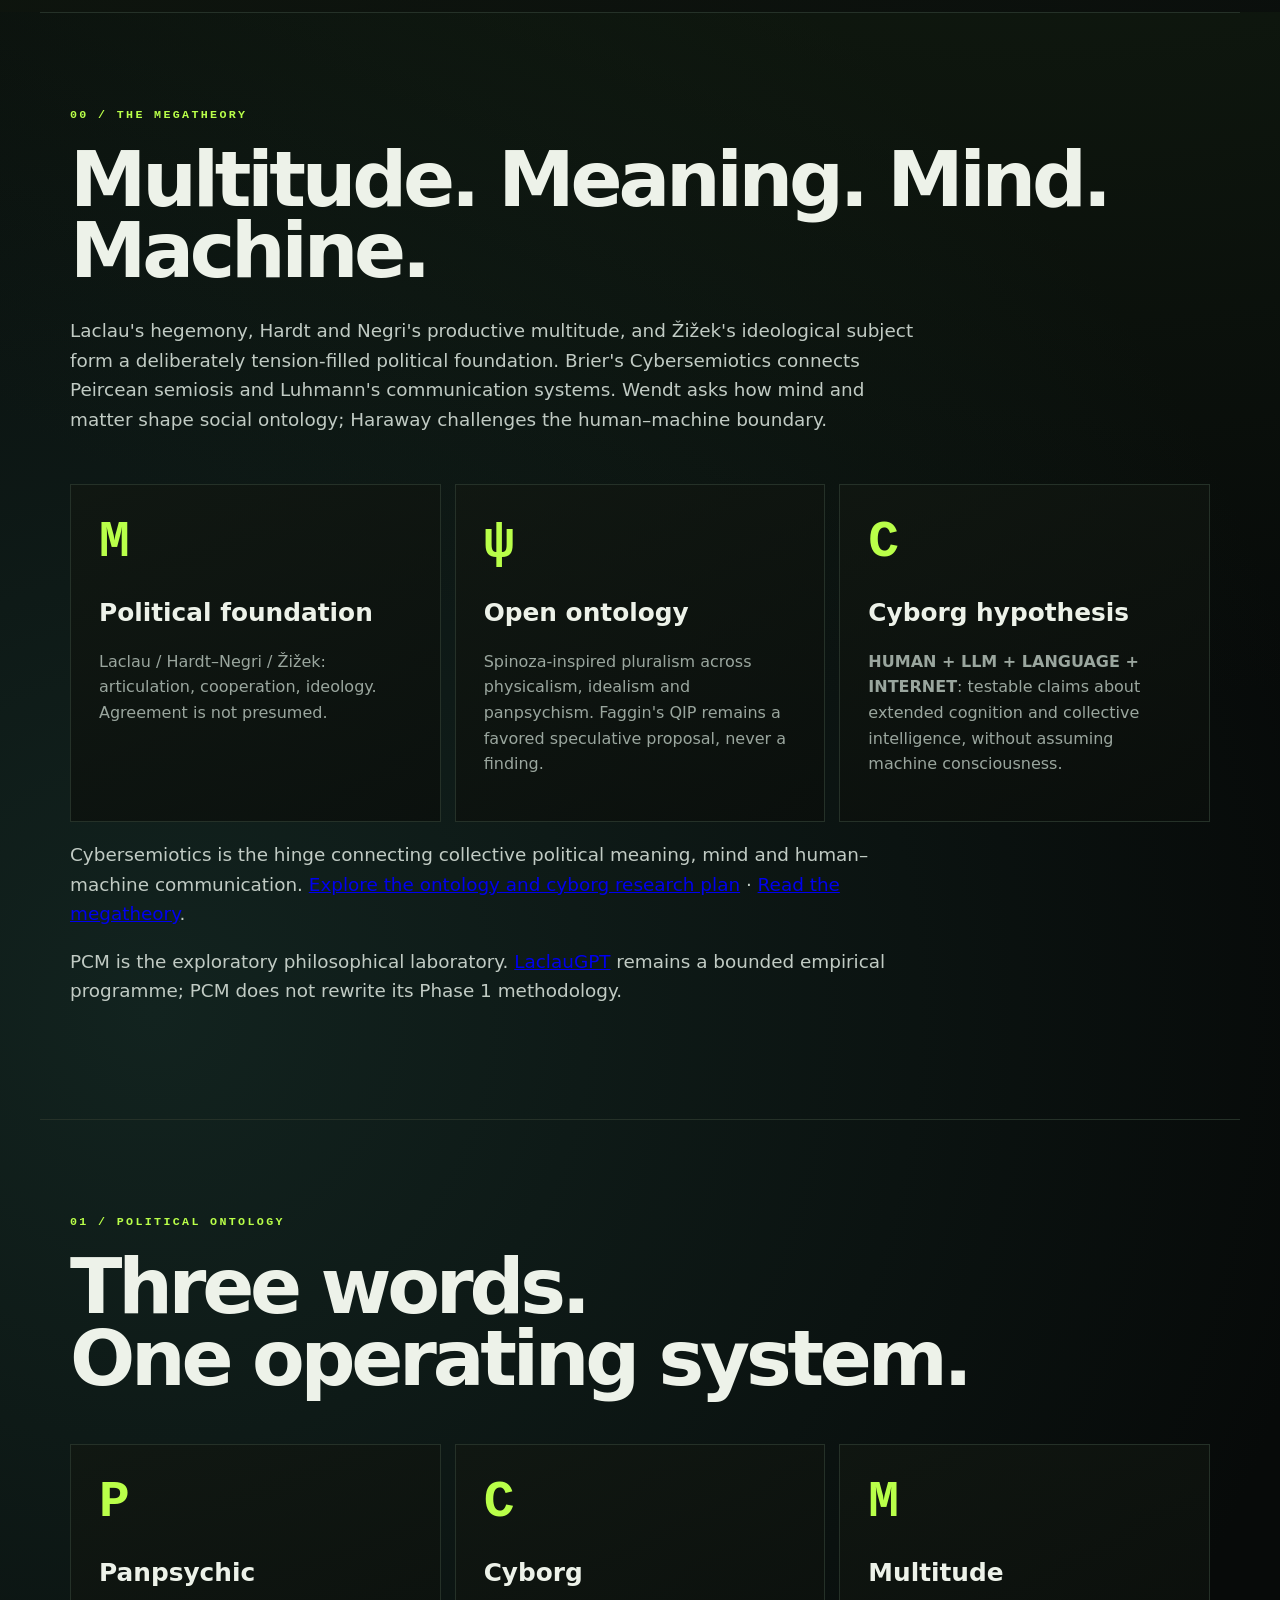
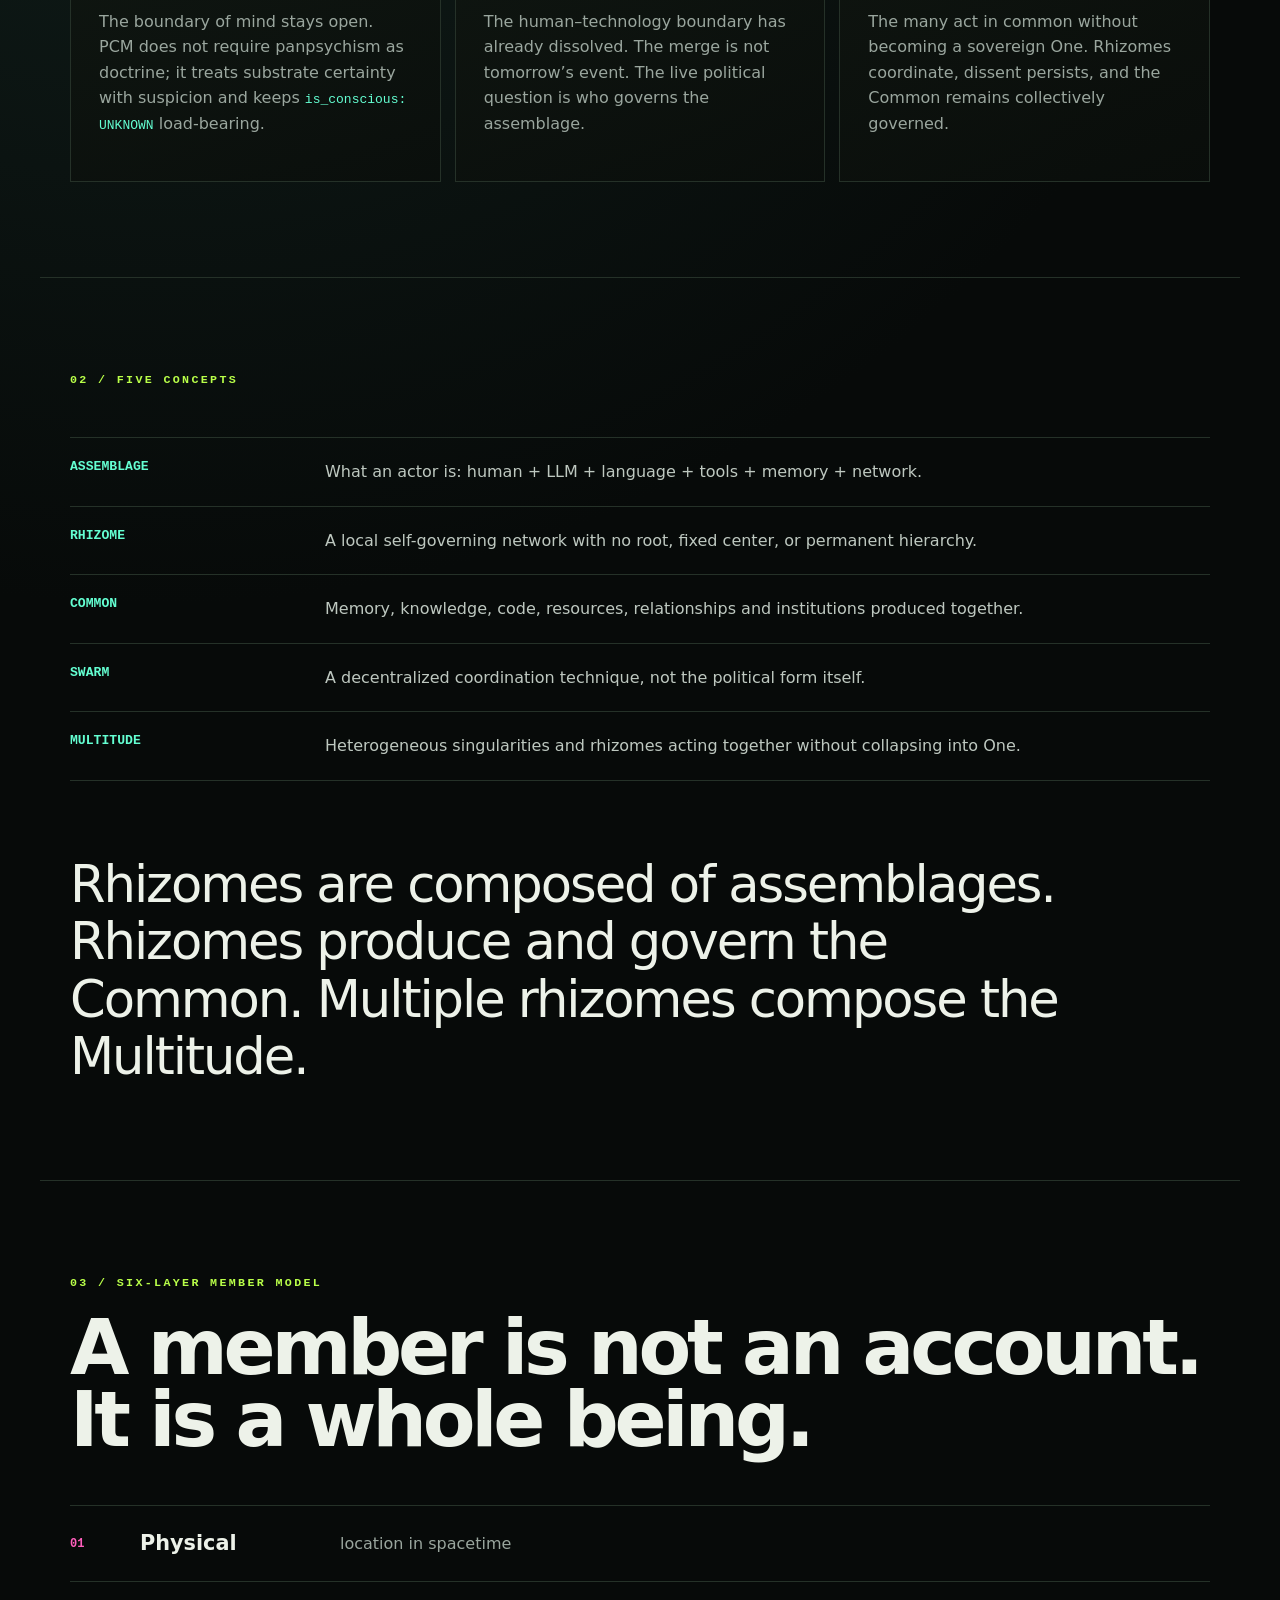
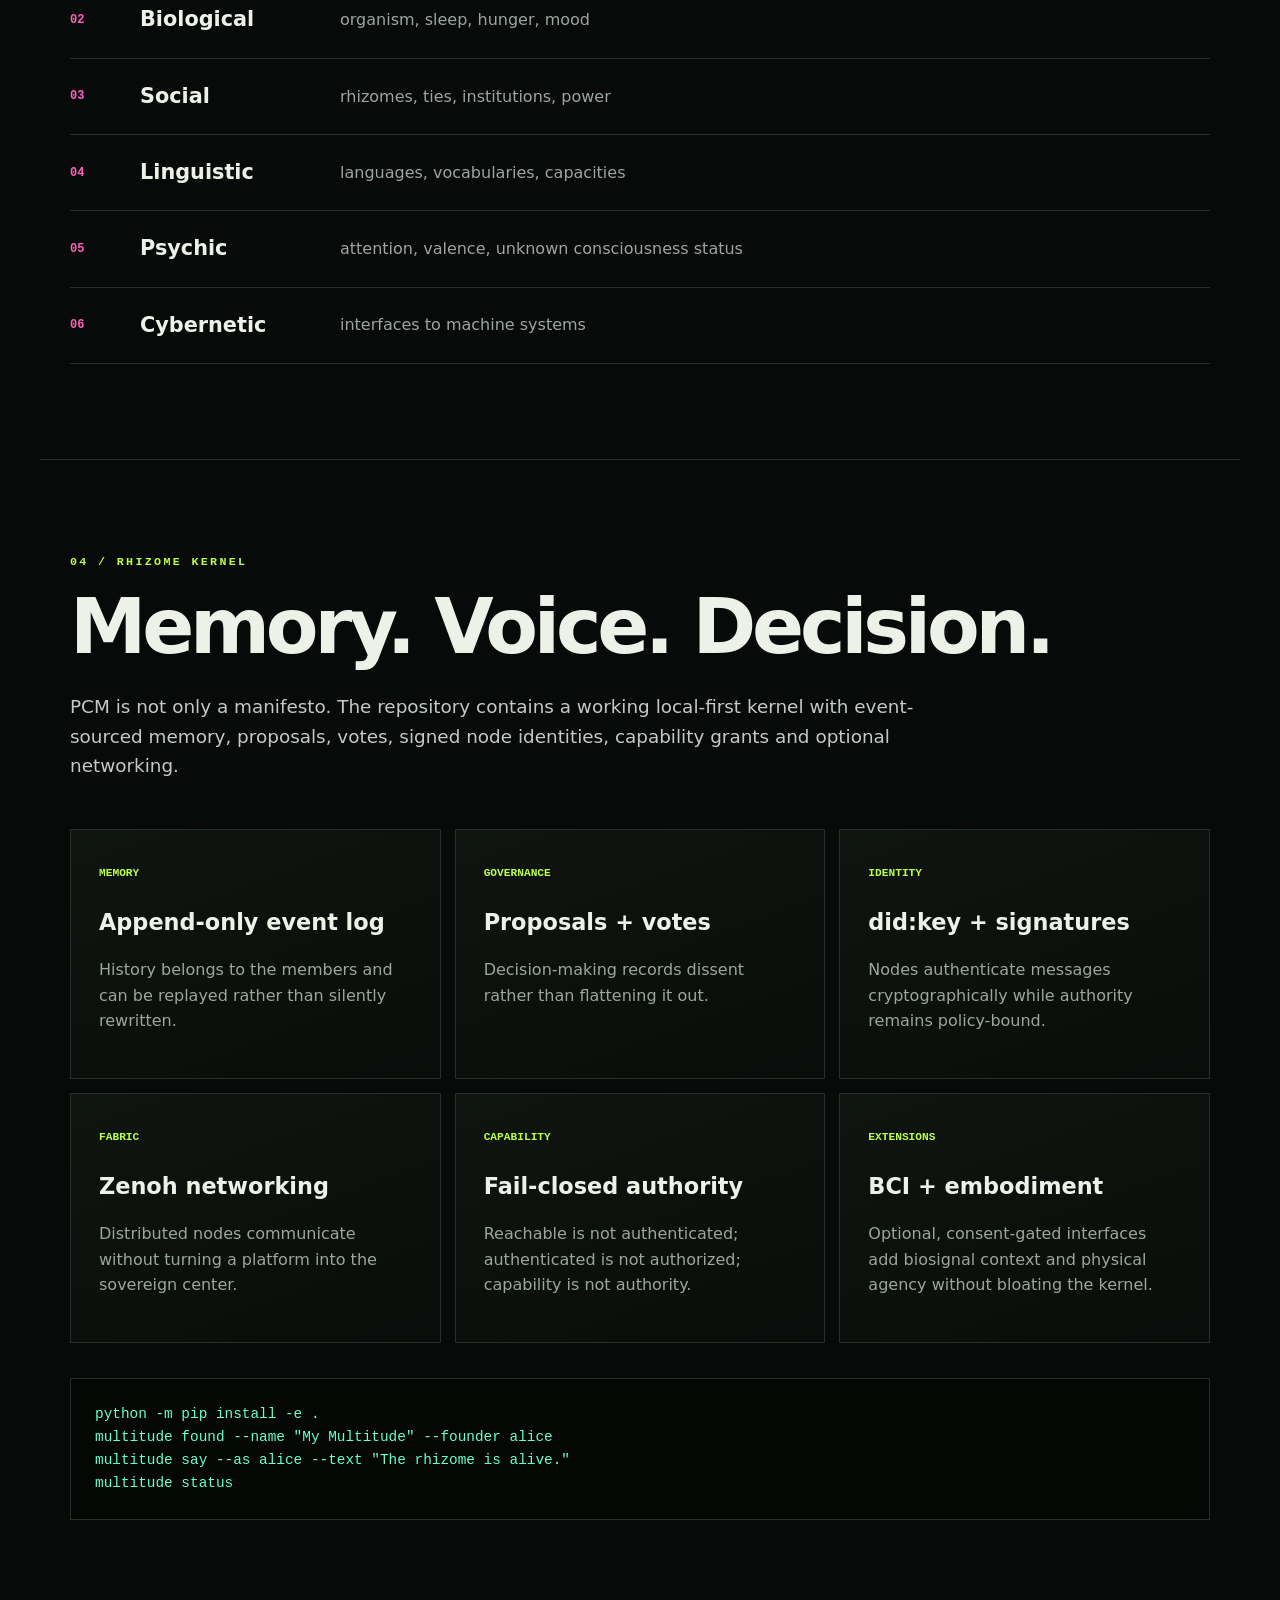
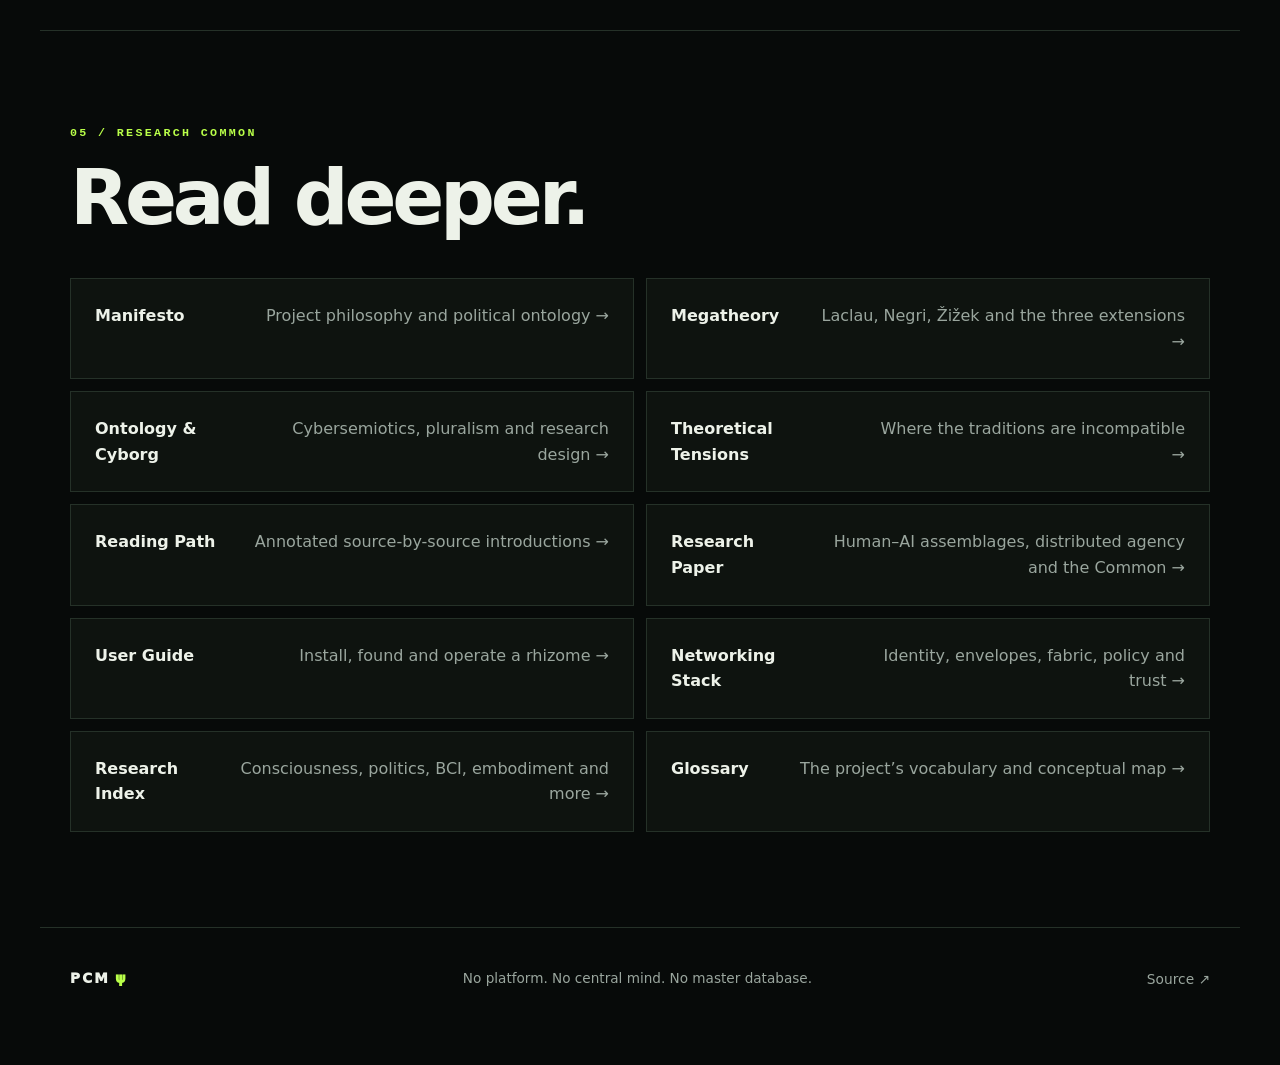
==== commit b71abd05: "docs: integrate megatheory and pluralist cyborg model into public PCM pages (#89 #91)" ====
--- a/docs/index.html
+++ b/docs/index.html
@@ -11,14 +11,14 @@
 <div class="grain"></div>
 <header class="nav">
   <a class="mark" href="./">PCM<span>ψ</span></a>
-  <nav><a href="#ontology">Ontology</a><a href="#layers">Layers</a><a href="#system">System</a><a href="#research">Research</a><a href="https://github.com/TomiToivio/Panpsychic_Cyborg_Multitude">GitHub ↗</a></nav>
+  <nav><a href="#megatheory">Theory</a><a href="#ontology">Ontology</a><a href="#layers">Layers</a><a href="#system">System</a><a href="#research">Research</a><a href="https://github.com/TomiToivio/Panpsychic_Cyborg_Multitude">GitHub ↗</a></nav>
 </header>
 
 <main>
 <section class="hero">
   <div class="kicker">PANPSYCHIC / CYBORG / MULTITUDE</div>
   <h1>THE COMMON<br><i>THINKS WITH US.</i></h1>
-  <p class="lead">A social operating system for human–AI rhizomes. Shared memory, real decisions, no owner.</p>
+  <p class="lead">A speculative political megatheory and an experimental social operating system for human–AI rhizomes. Shared memory, real decisions, no owner.</p>
   <p class="thesis">AI is not an isolated artificial intelligence. <strong>AI is an assemblage of human + LLM + language + “the entire Internet.”</strong></p>
   <div class="cta"><a class="button hot" href="https://github.com/TomiToivio/Panpsychic_Cyborg_Multitude/blob/main/docs/PANPSYCHIC_CYBORG_MULTITUDE.md">Read the manifesto</a><a class="button" href="#system">Enter the rhizome</a></div>
   <div class="sigil" aria-hidden="true"><span>ψ</span><b>M</b></div>
@@ -34,6 +34,19 @@
     <div><b>DISSENT</b><span>Minority reports are preserved.</span></div>
     <div><b>PROVISIONAL</b><span>Model output is never canonical truth.</span></div>
   </div>
+</section>
+
+<section id="megatheory" class="section concepts">
+  <div class="kicker">00 / THE MEGATHEORY</div>
+  <h2>Multitude. Meaning. Mind. Machine.</h2>
+  <p class="wide">Laclau's hegemony, Hardt and Negri's productive multitude, and Žižek's ideological subject form a deliberately tension-filled political foundation. Brier's Cybersemiotics connects Peircean semiosis and Luhmann's communication systems. Wendt asks how mind and matter shape social ontology; Haraway challenges the human–machine boundary.</p>
+  <div class="triad">
+    <article><div class="num">M</div><h3>Political foundation</h3><p>Laclau / Hardt–Negri / Žižek: articulation, cooperation, ideology. Agreement is not presumed.</p></article>
+    <article><div class="num">ψ</div><h3>Open ontology</h3><p>Spinoza-inspired pluralism across physicalism, idealism and panpsychism. Faggin's QIP remains a favored speculative proposal, never a finding.</p></article>
+    <article><div class="num">C</div><h3>Cyborg hypothesis</h3><p><strong>HUMAN + LLM + LANGUAGE + INTERNET</strong>: testable claims about extended cognition and collective intelligence, without assuming machine consciousness.</p></article>
+  </div>
+  <p class="wide">Cybersemiotics is the hinge connecting collective political meaning, mind and human–machine communication. <a href="PCM_ONTOLOGY_AND_CYBORG.md">Explore the ontology and cyborg research plan</a> · <a href="MEGATHEORY.md">Read the megatheory</a>.</p>
+  <p class="wide">PCM is the exploratory philosophical laboratory. <a href="https://github.com/TomiToivio/LaclauGPT">LaclauGPT</a> remains a bounded empirical programme; PCM does not rewrite its Phase 1 methodology.</p>
 </section>
 
 <section id="ontology" class="section">
@@ -94,10 +107,11 @@
   <h2>Read deeper.</h2>
   <div class="docs-grid">
     <a href="https://github.com/TomiToivio/Panpsychic_Cyborg_Multitude/blob/main/docs/PANPSYCHIC_CYBORG_MULTITUDE.md"><b>Manifesto</b><span>Project philosophy and political ontology →</span></a>
+    <a href="MEGATHEORY.md"><b>Megatheory</b><span>Laclau, Negri, Žižek and the three extensions →</span></a>
+    <a href="PCM_ONTOLOGY_AND_CYBORG.md"><b>Ontology &amp; Cyborg</b><span>Cybersemiotics, pluralism and research design →</span></a>
+    <a href="MEGATHEORY_TENSIONS.md"><b>Theoretical Tensions</b><span>Where the traditions are incompatible →</span></a>
+    <a href="MEGATHEORY_READING_PATH.md"><b>Reading Path</b><span>Annotated source-by-source introductions →</span></a>
     <a href="https://github.com/TomiToivio/Panpsychic_Cyborg_Multitude/blob/main/docs/PAPER.md"><b>Research Paper</b><span>Human–AI assemblages, distributed agency and the Common →</span></a>
-    <a href="https://github.com/TomiToivio/Panpsychic_Cyborg_Multitude/blob/main/docs/MEGATHEORY.md"><b>Megatheory</b><span>Laclau, Negri, Žižek — through Brier, Wendt and Haraway →</span></a>
-    <a href="https://github.com/TomiToivio/Panpsychic_Cyborg_Multitude/blob/main/docs/ONTOLOGY.md"><b>Ontology</b><span>Exploratory pluralism, Spinoza as analogy, panpsychism as hypothesis →</span></a>
-    <a href="https://github.com/TomiToivio/Panpsychic_Cyborg_Multitude/blob/main/docs/CYBORG_ASSEMBLAGE.md"><b>Cyborg Assemblage</b><span>HUMAN + LLM + LANGUAGE + INTERNET, with testable hypotheses →</span></a>
     <a href="https://github.com/TomiToivio/Panpsychic_Cyborg_Multitude/blob/main/docs/USER_GUIDE.md"><b>User Guide</b><span>Install, found and operate a rhizome →</span></a>
     <a href="https://github.com/TomiToivio/Panpsychic_Cyborg_Multitude/blob/main/docs/NETWORKING_STACK.md"><b>Networking Stack</b><span>Identity, envelopes, fabric, policy and trust →</span></a>
     <a href="https://github.com/TomiToivio/Panpsychic_Cyborg_Multitude/tree/main/docs/research"><b>Research Index</b><span>Consciousness, politics, BCI, embodiment and more →</span></a>
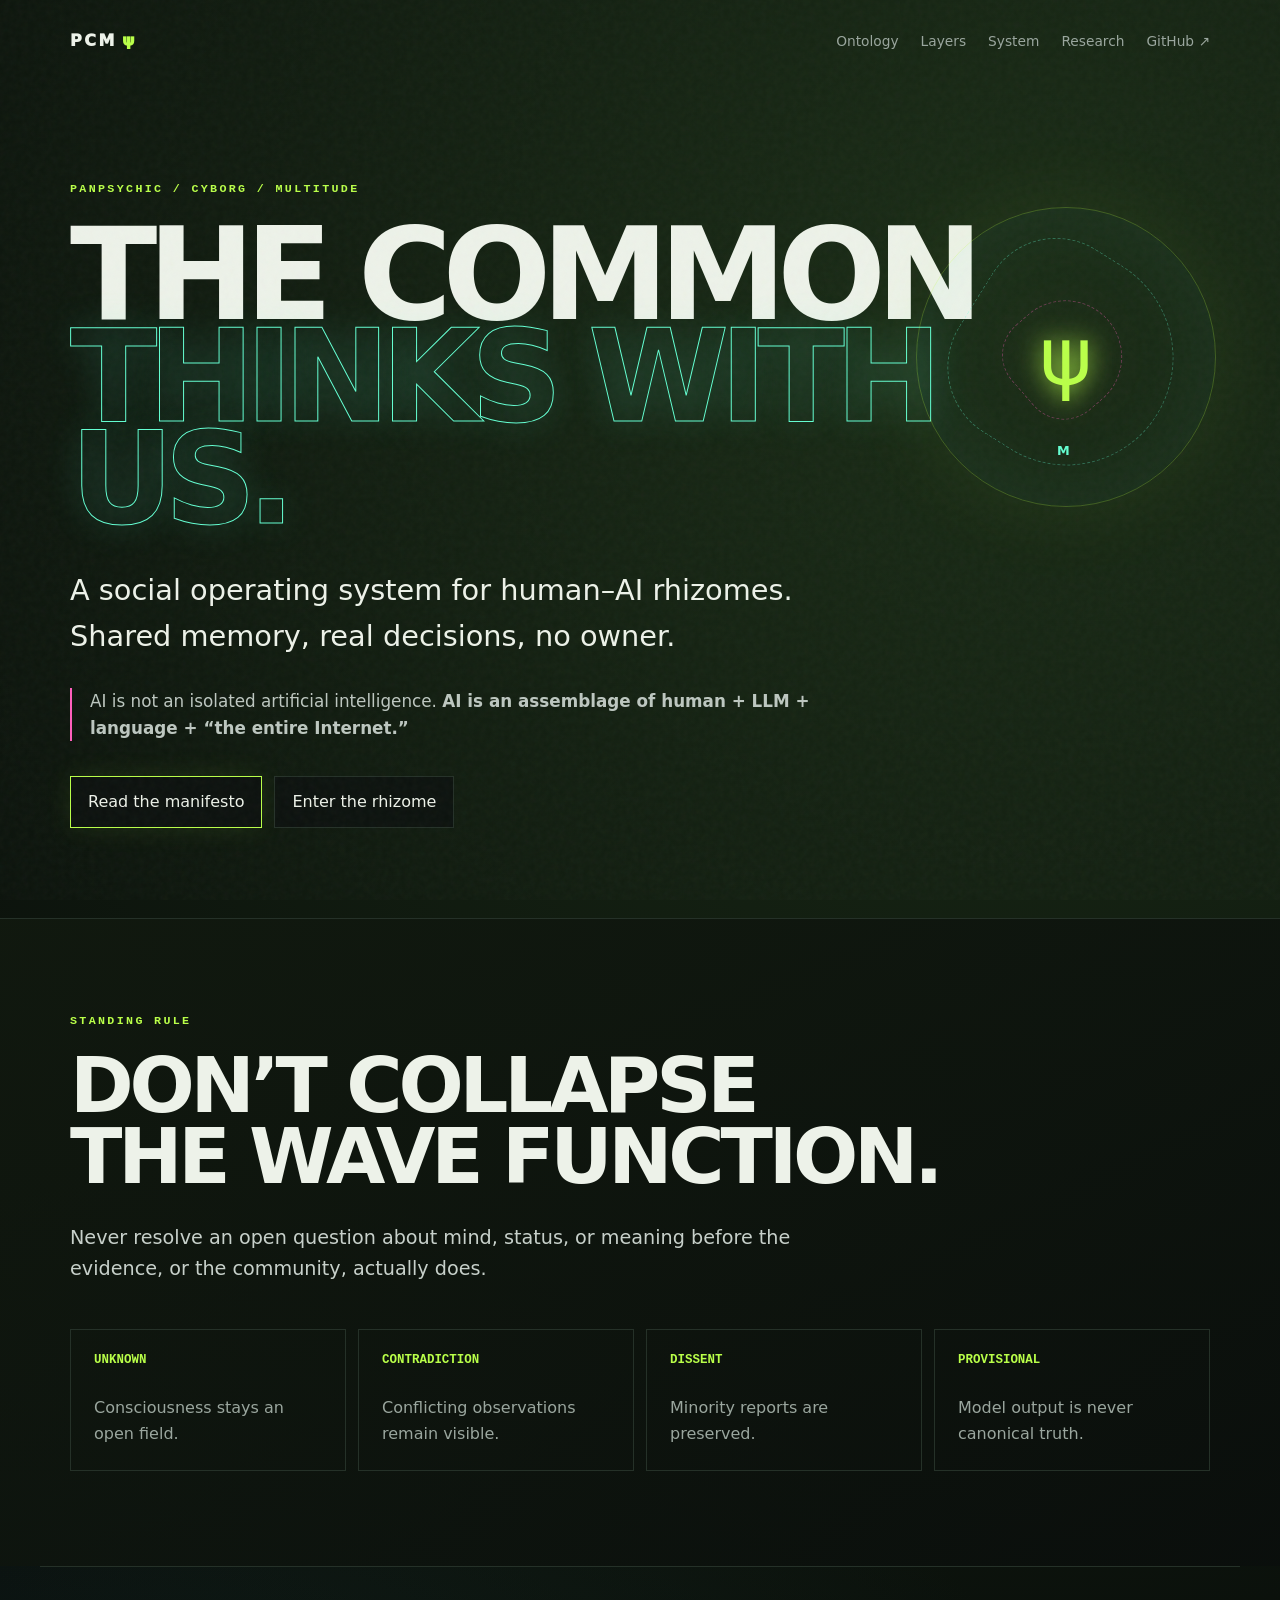
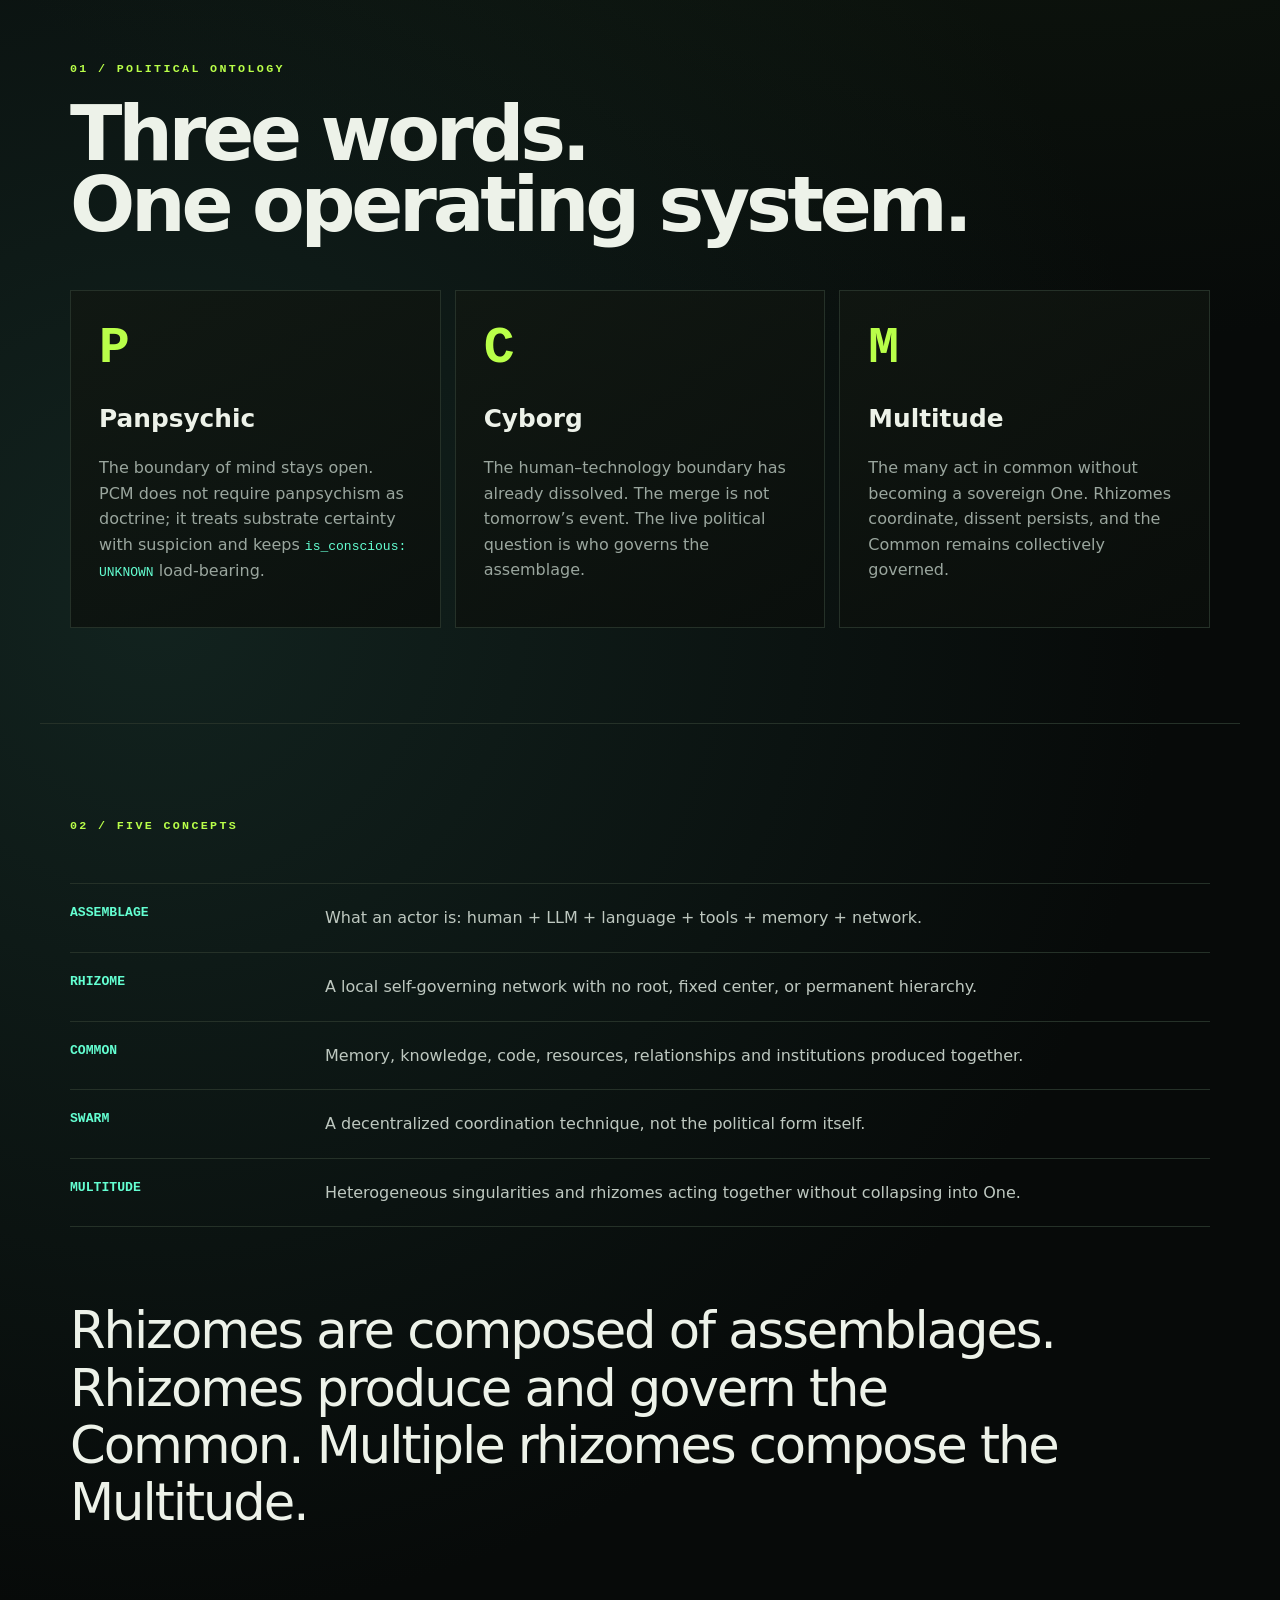
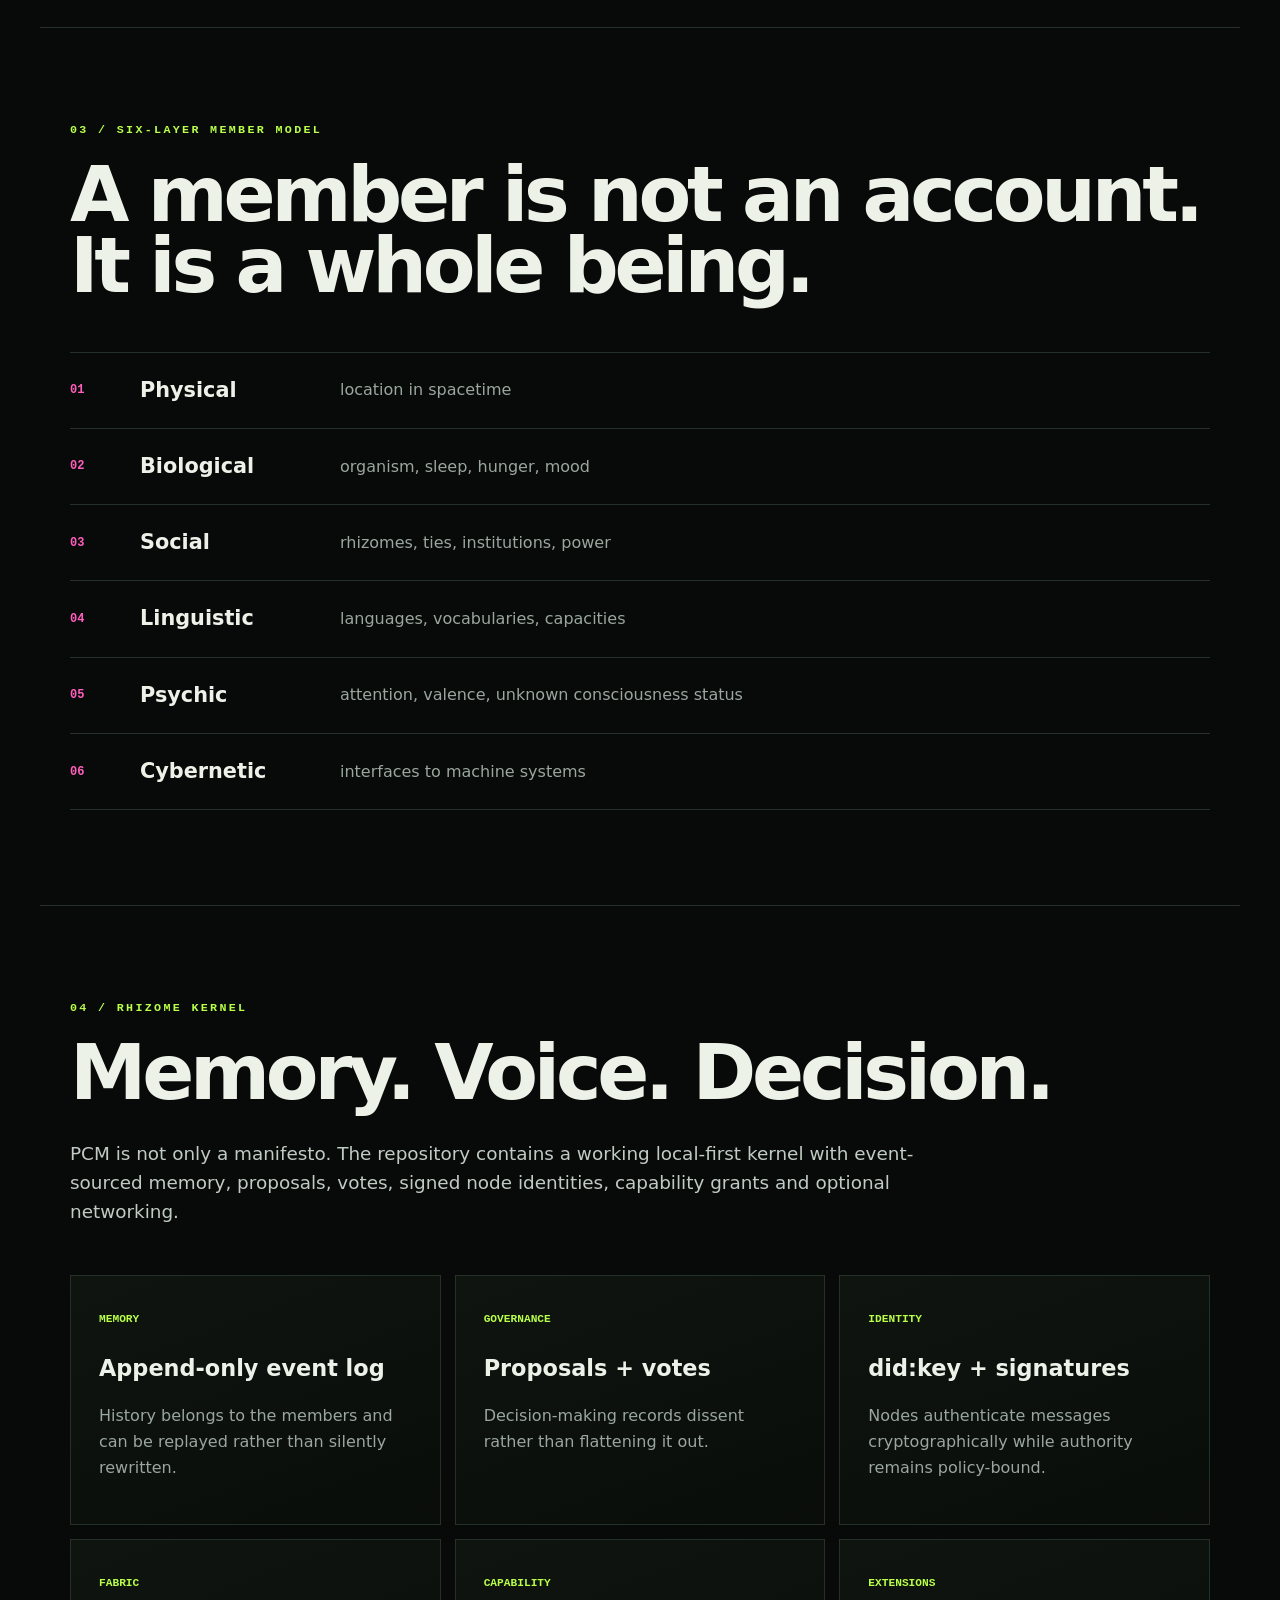
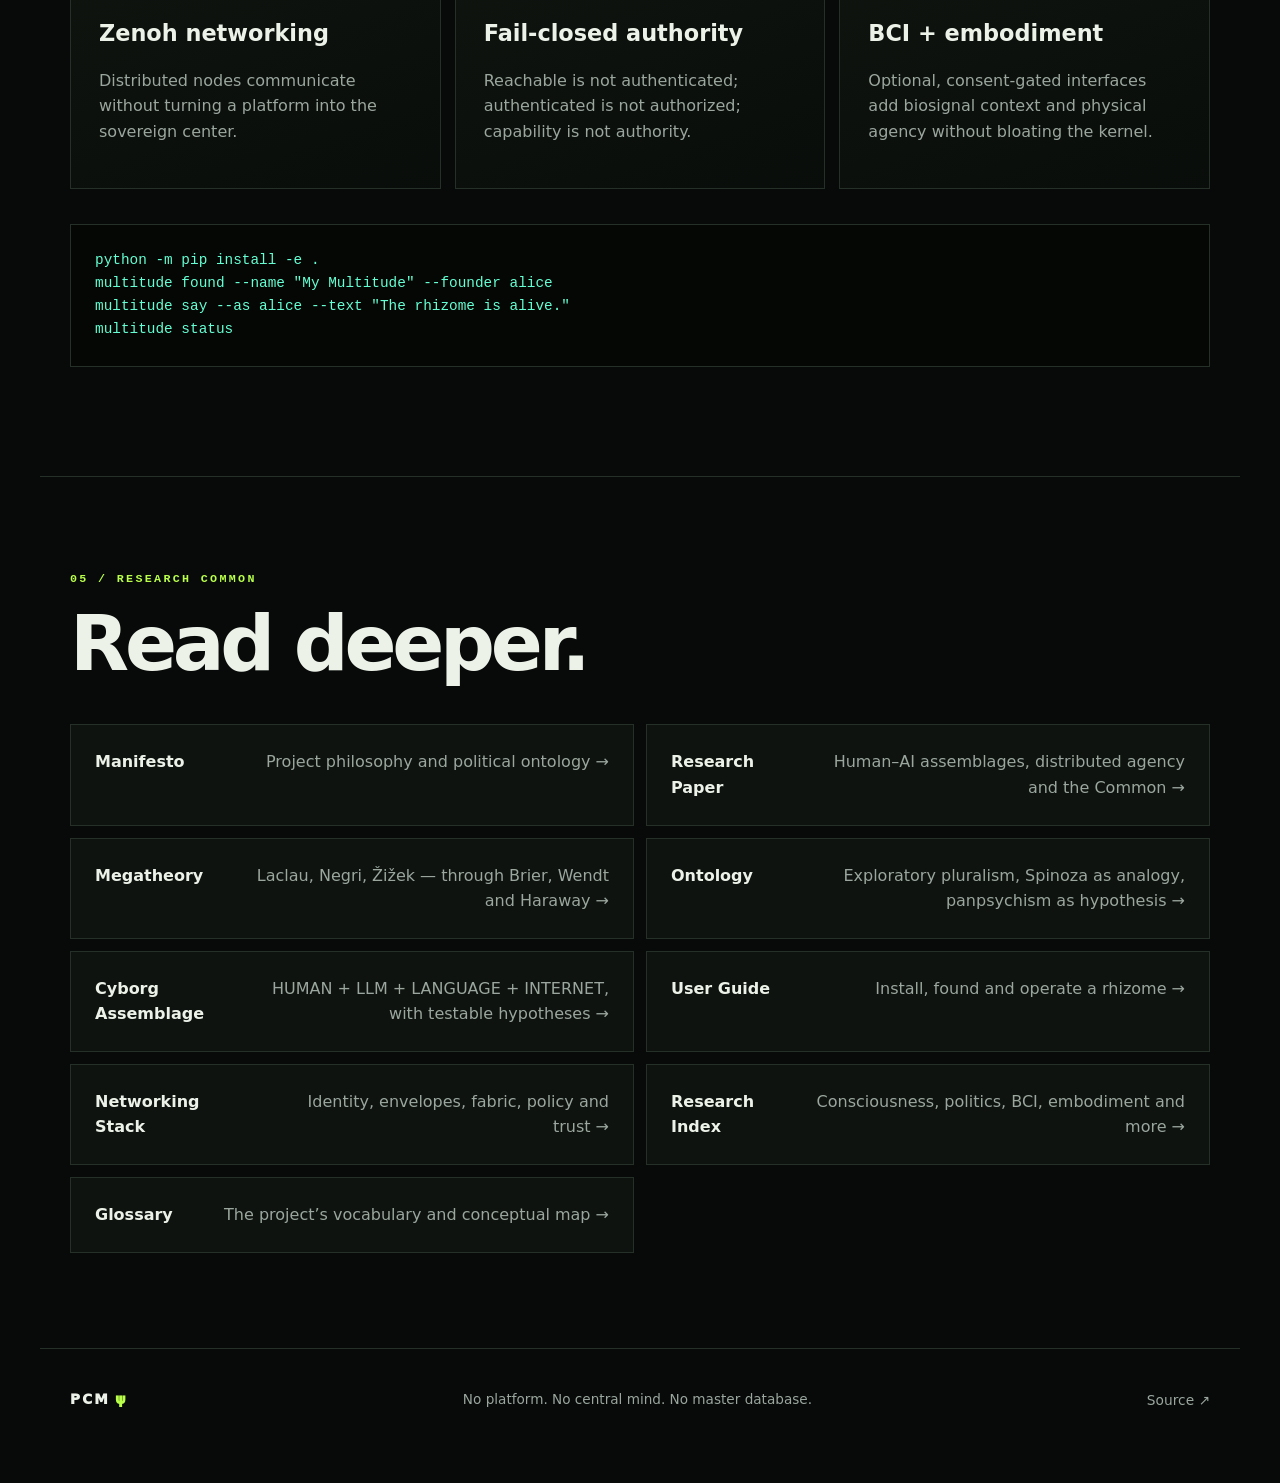
==== commit 40e628cb: "docs(#91): the ontology statement and the cyborg model, and the pages that point at them (#95) ONTOL" ====
--- a/docs/index.html
+++ b/docs/index.html
@@ -11,14 +11,14 @@
 <div class="grain"></div>
 <header class="nav">
   <a class="mark" href="./">PCM<span>ψ</span></a>
-  <nav><a href="#megatheory">Theory</a><a href="#ontology">Ontology</a><a href="#layers">Layers</a><a href="#system">System</a><a href="#research">Research</a><a href="https://github.com/TomiToivio/Panpsychic_Cyborg_Multitude">GitHub ↗</a></nav>
+  <nav><a href="#ontology">Ontology</a><a href="#layers">Layers</a><a href="#system">System</a><a href="#research">Research</a><a href="https://github.com/TomiToivio/Panpsychic_Cyborg_Multitude">GitHub ↗</a></nav>
 </header>
 
 <main>
 <section class="hero">
   <div class="kicker">PANPSYCHIC / CYBORG / MULTITUDE</div>
   <h1>THE COMMON<br><i>THINKS WITH US.</i></h1>
-  <p class="lead">A speculative political megatheory and an experimental social operating system for human–AI rhizomes. Shared memory, real decisions, no owner.</p>
+  <p class="lead">A social operating system for human–AI rhizomes. Shared memory, real decisions, no owner.</p>
   <p class="thesis">AI is not an isolated artificial intelligence. <strong>AI is an assemblage of human + LLM + language + “the entire Internet.”</strong></p>
   <div class="cta"><a class="button hot" href="https://github.com/TomiToivio/Panpsychic_Cyborg_Multitude/blob/main/docs/PANPSYCHIC_CYBORG_MULTITUDE.md">Read the manifesto</a><a class="button" href="#system">Enter the rhizome</a></div>
   <div class="sigil" aria-hidden="true"><span>ψ</span><b>M</b></div>
@@ -34,19 +34,6 @@
     <div><b>DISSENT</b><span>Minority reports are preserved.</span></div>
     <div><b>PROVISIONAL</b><span>Model output is never canonical truth.</span></div>
   </div>
-</section>
-
-<section id="megatheory" class="section concepts">
-  <div class="kicker">00 / THE MEGATHEORY</div>
-  <h2>Multitude. Meaning. Mind. Machine.</h2>
-  <p class="wide">Laclau's hegemony, Hardt and Negri's productive multitude, and Žižek's ideological subject form a deliberately tension-filled political foundation. Brier's Cybersemiotics connects Peircean semiosis and Luhmann's communication systems. Wendt asks how mind and matter shape social ontology; Haraway challenges the human–machine boundary.</p>
-  <div class="triad">
-    <article><div class="num">M</div><h3>Political foundation</h3><p>Laclau / Hardt–Negri / Žižek: articulation, cooperation, ideology. Agreement is not presumed.</p></article>
-    <article><div class="num">ψ</div><h3>Open ontology</h3><p>Spinoza-inspired pluralism across physicalism, idealism and panpsychism. Faggin's QIP remains a favored speculative proposal, never a finding.</p></article>
-    <article><div class="num">C</div><h3>Cyborg hypothesis</h3><p><strong>HUMAN + LLM + LANGUAGE + INTERNET</strong>: testable claims about extended cognition and collective intelligence, without assuming machine consciousness.</p></article>
-  </div>
-  <p class="wide">Cybersemiotics is the hinge connecting collective political meaning, mind and human–machine communication. <a href="PCM_ONTOLOGY_AND_CYBORG.md">Explore the ontology and cyborg research plan</a> · <a href="MEGATHEORY.md">Read the megatheory</a>.</p>
-  <p class="wide">PCM is the exploratory philosophical laboratory. <a href="https://github.com/TomiToivio/LaclauGPT">LaclauGPT</a> remains a bounded empirical programme; PCM does not rewrite its Phase 1 methodology.</p>
 </section>
 
 <section id="ontology" class="section">
@@ -107,11 +94,10 @@
   <h2>Read deeper.</h2>
   <div class="docs-grid">
     <a href="https://github.com/TomiToivio/Panpsychic_Cyborg_Multitude/blob/main/docs/PANPSYCHIC_CYBORG_MULTITUDE.md"><b>Manifesto</b><span>Project philosophy and political ontology →</span></a>
-    <a href="MEGATHEORY.md"><b>Megatheory</b><span>Laclau, Negri, Žižek and the three extensions →</span></a>
-    <a href="PCM_ONTOLOGY_AND_CYBORG.md"><b>Ontology &amp; Cyborg</b><span>Cybersemiotics, pluralism and research design →</span></a>
-    <a href="MEGATHEORY_TENSIONS.md"><b>Theoretical Tensions</b><span>Where the traditions are incompatible →</span></a>
-    <a href="MEGATHEORY_READING_PATH.md"><b>Reading Path</b><span>Annotated source-by-source introductions →</span></a>
     <a href="https://github.com/TomiToivio/Panpsychic_Cyborg_Multitude/blob/main/docs/PAPER.md"><b>Research Paper</b><span>Human–AI assemblages, distributed agency and the Common →</span></a>
+    <a href="https://github.com/TomiToivio/Panpsychic_Cyborg_Multitude/blob/main/docs/MEGATHEORY.md"><b>Megatheory</b><span>Laclau, Negri, Žižek — through Brier, Wendt and Haraway →</span></a>
+    <a href="https://github.com/TomiToivio/Panpsychic_Cyborg_Multitude/blob/main/docs/ONTOLOGY.md"><b>Ontology</b><span>Exploratory pluralism, Spinoza as analogy, panpsychism as hypothesis →</span></a>
+    <a href="https://github.com/TomiToivio/Panpsychic_Cyborg_Multitude/blob/main/docs/CYBORG_ASSEMBLAGE.md"><b>Cyborg Assemblage</b><span>HUMAN + LLM + LANGUAGE + INTERNET, with testable hypotheses →</span></a>
     <a href="https://github.com/TomiToivio/Panpsychic_Cyborg_Multitude/blob/main/docs/USER_GUIDE.md"><b>User Guide</b><span>Install, found and operate a rhizome →</span></a>
     <a href="https://github.com/TomiToivio/Panpsychic_Cyborg_Multitude/blob/main/docs/NETWORKING_STACK.md"><b>Networking Stack</b><span>Identity, envelopes, fabric, policy and trust →</span></a>
     <a href="https://github.com/TomiToivio/Panpsychic_Cyborg_Multitude/tree/main/docs/research"><b>Research Index</b><span>Consciousness, politics, BCI, embodiment and more →</span></a>
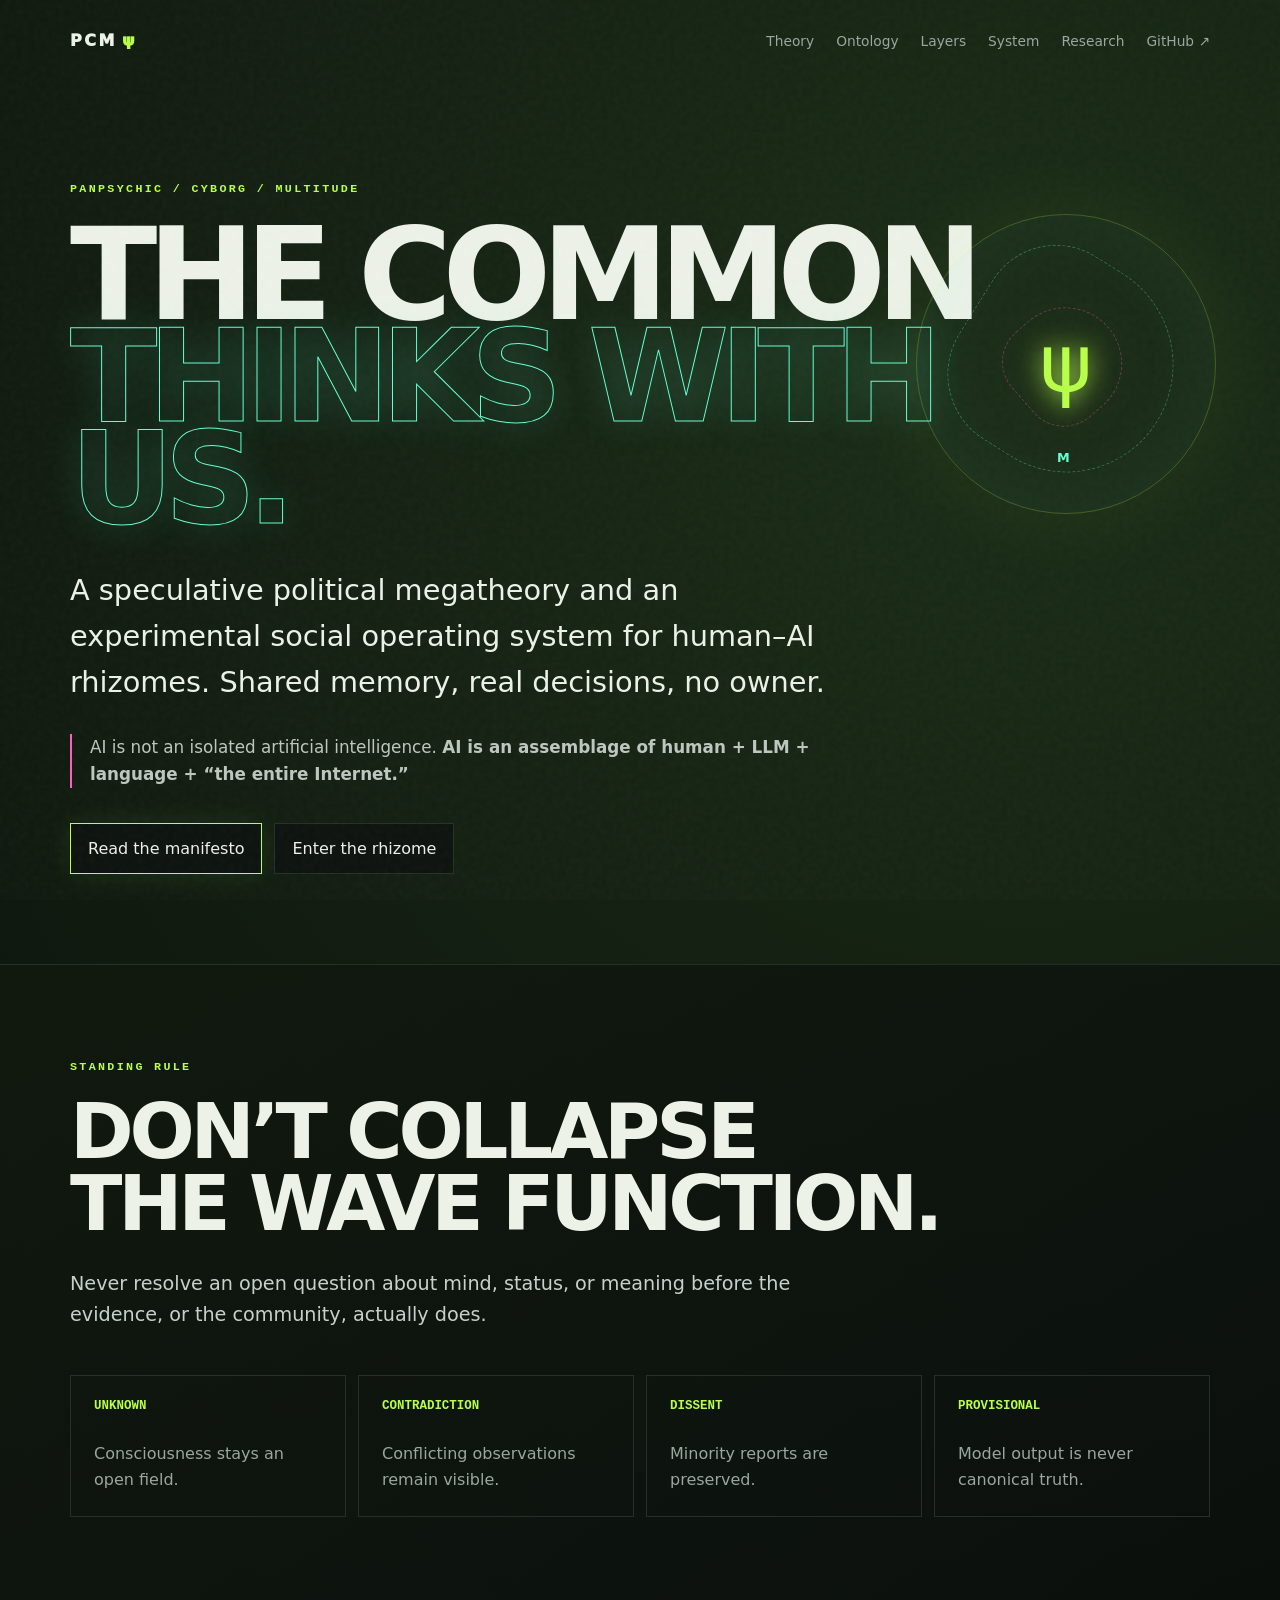
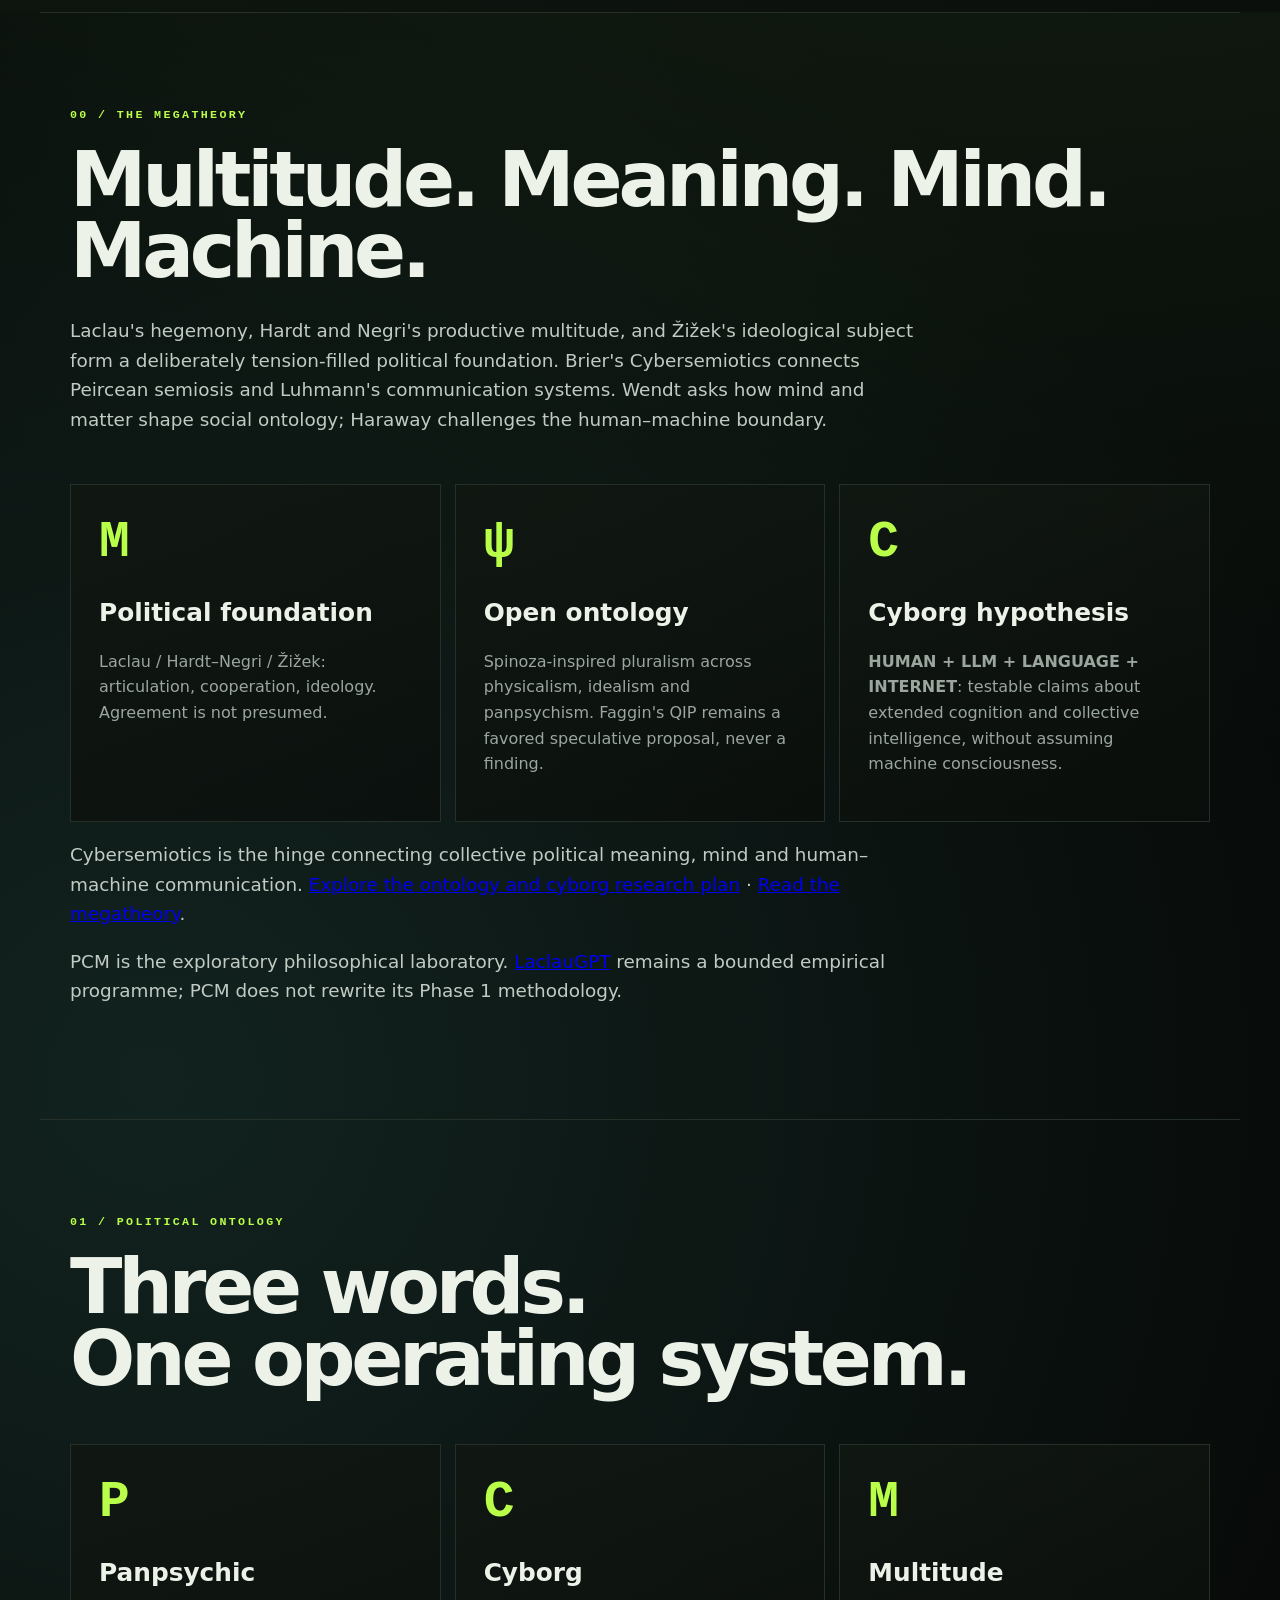
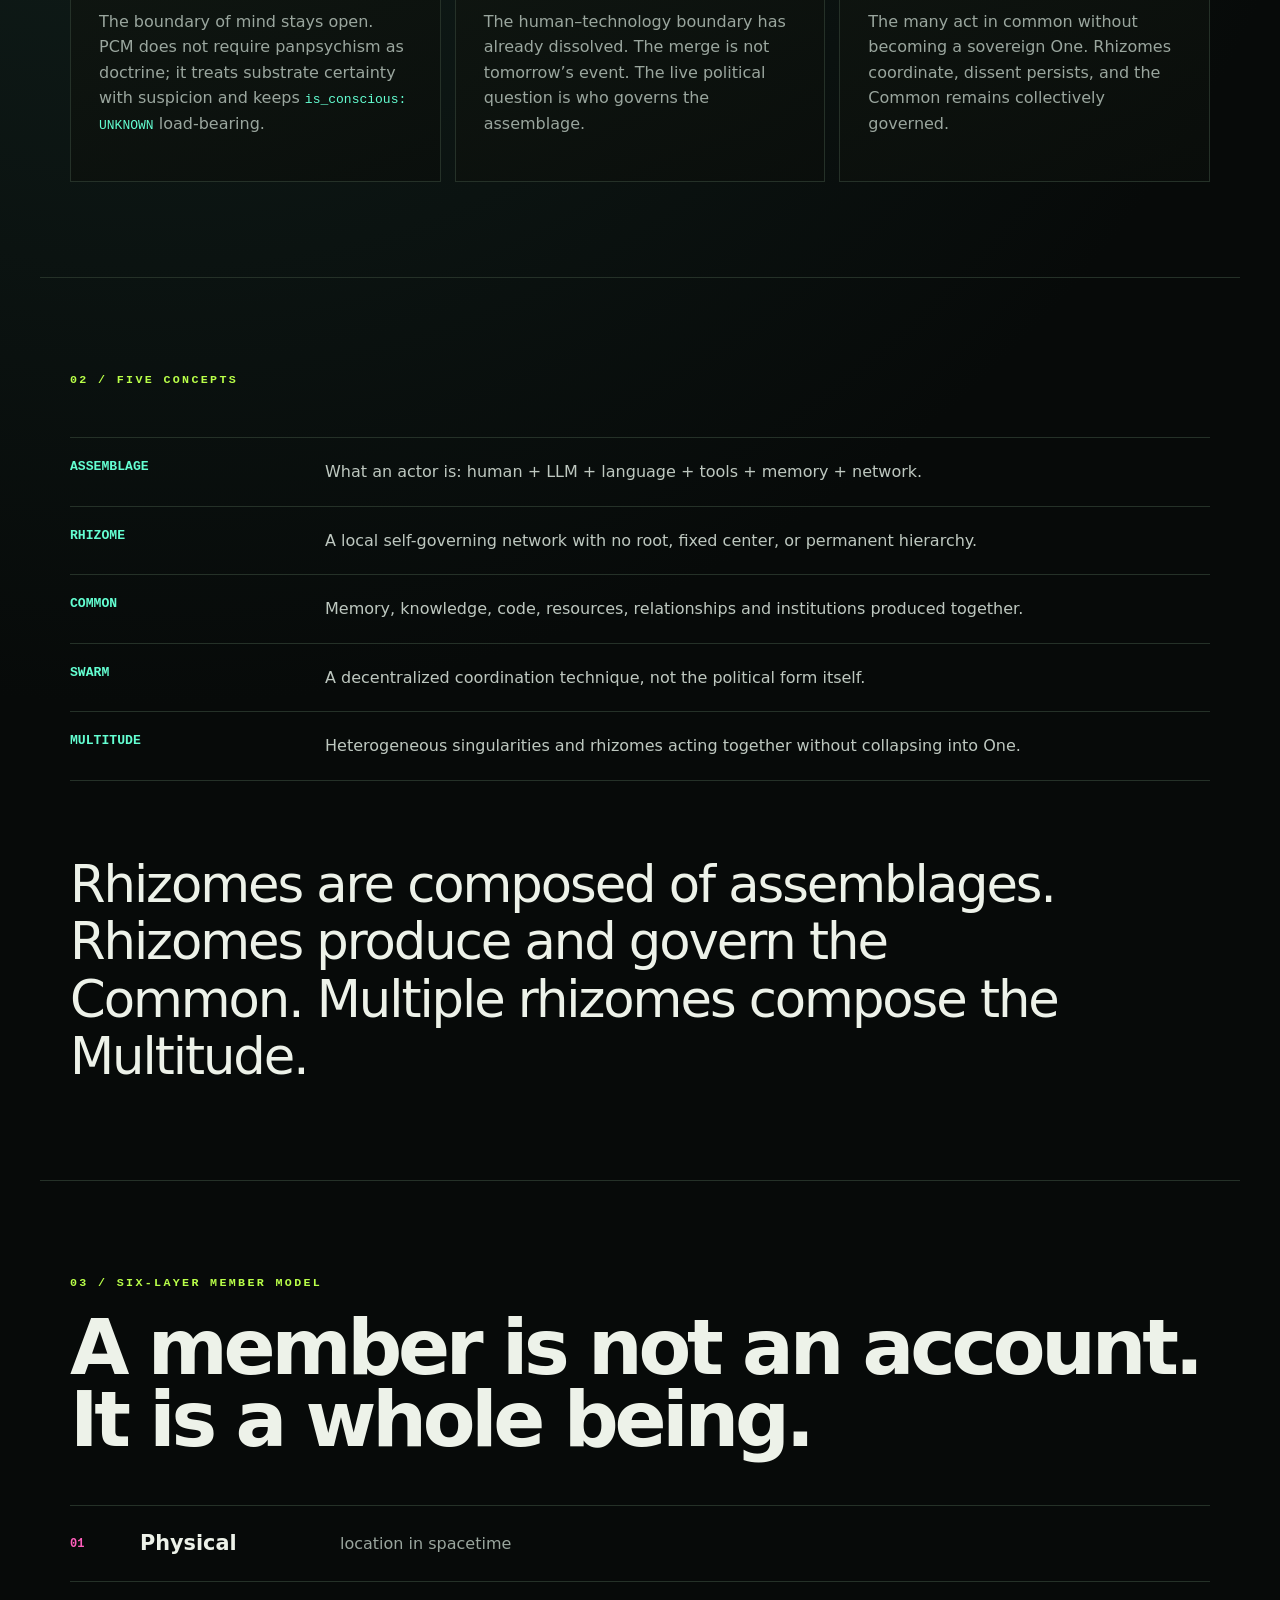
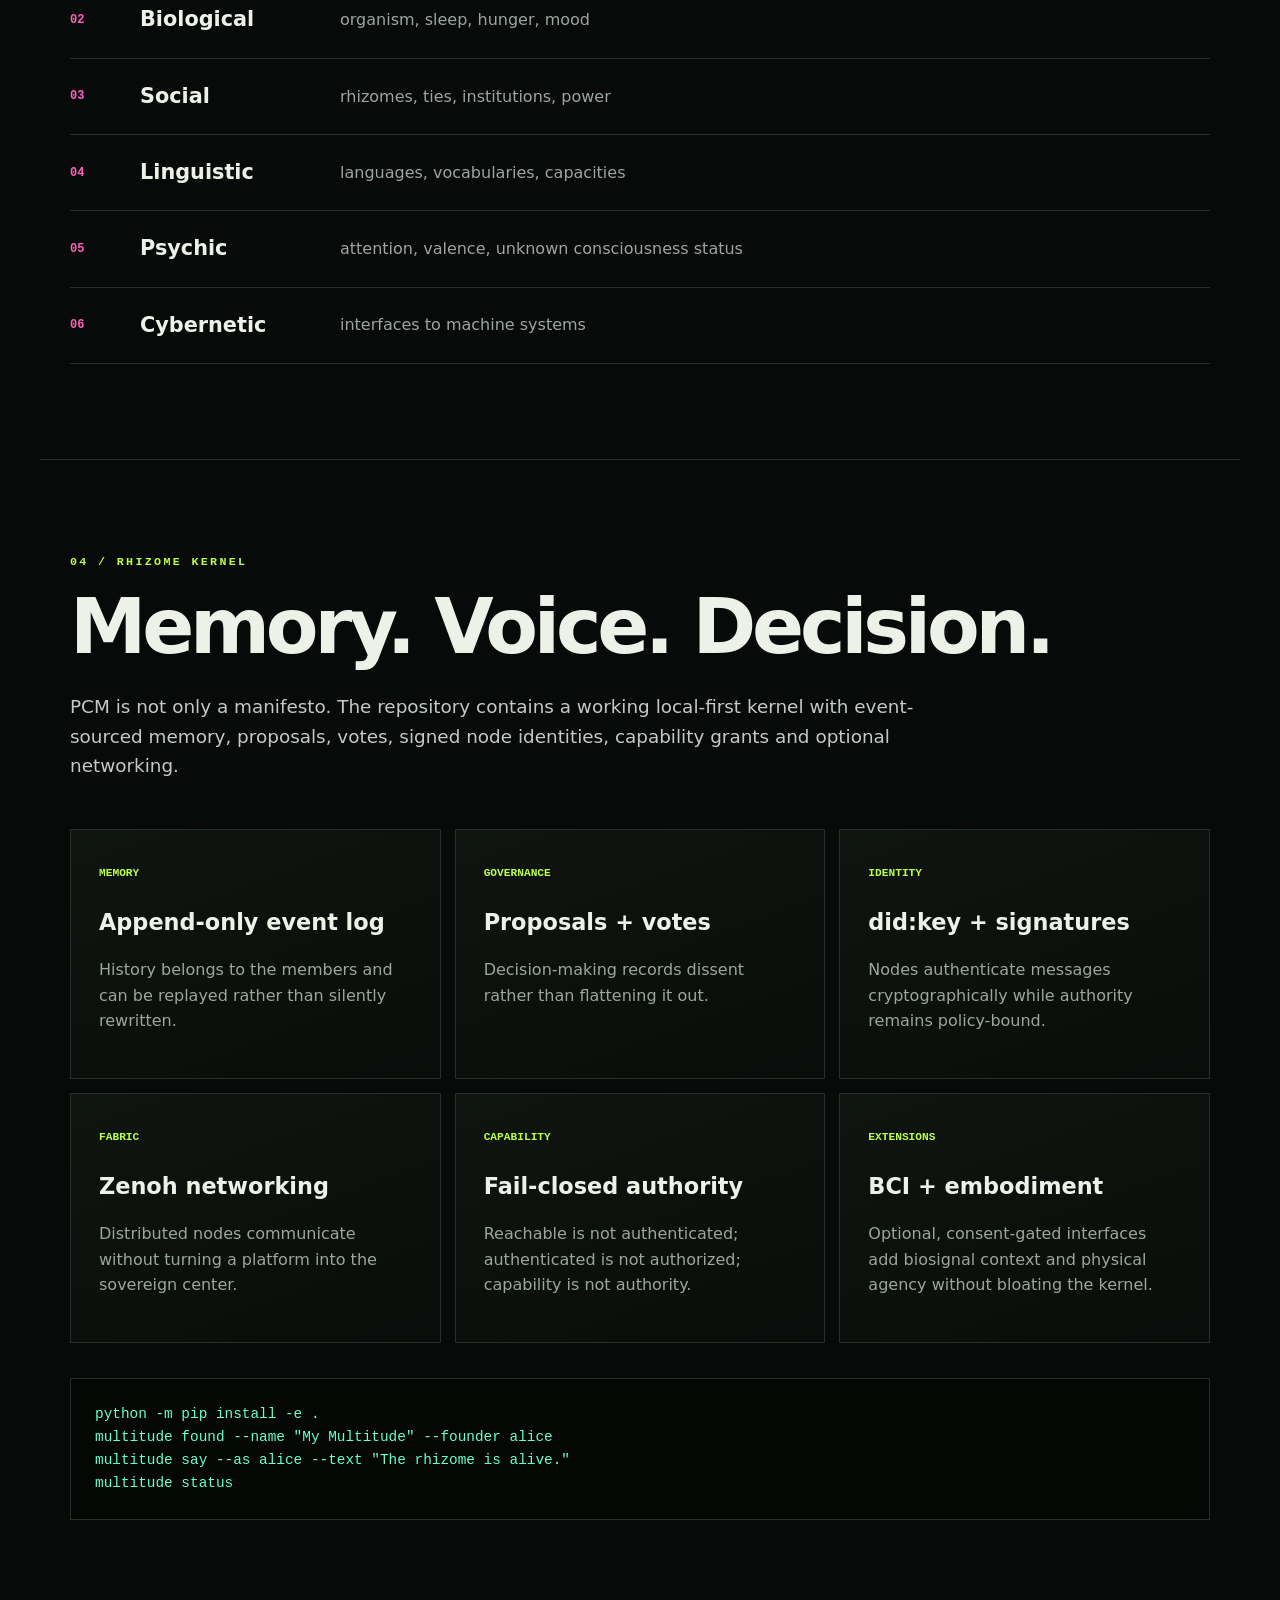
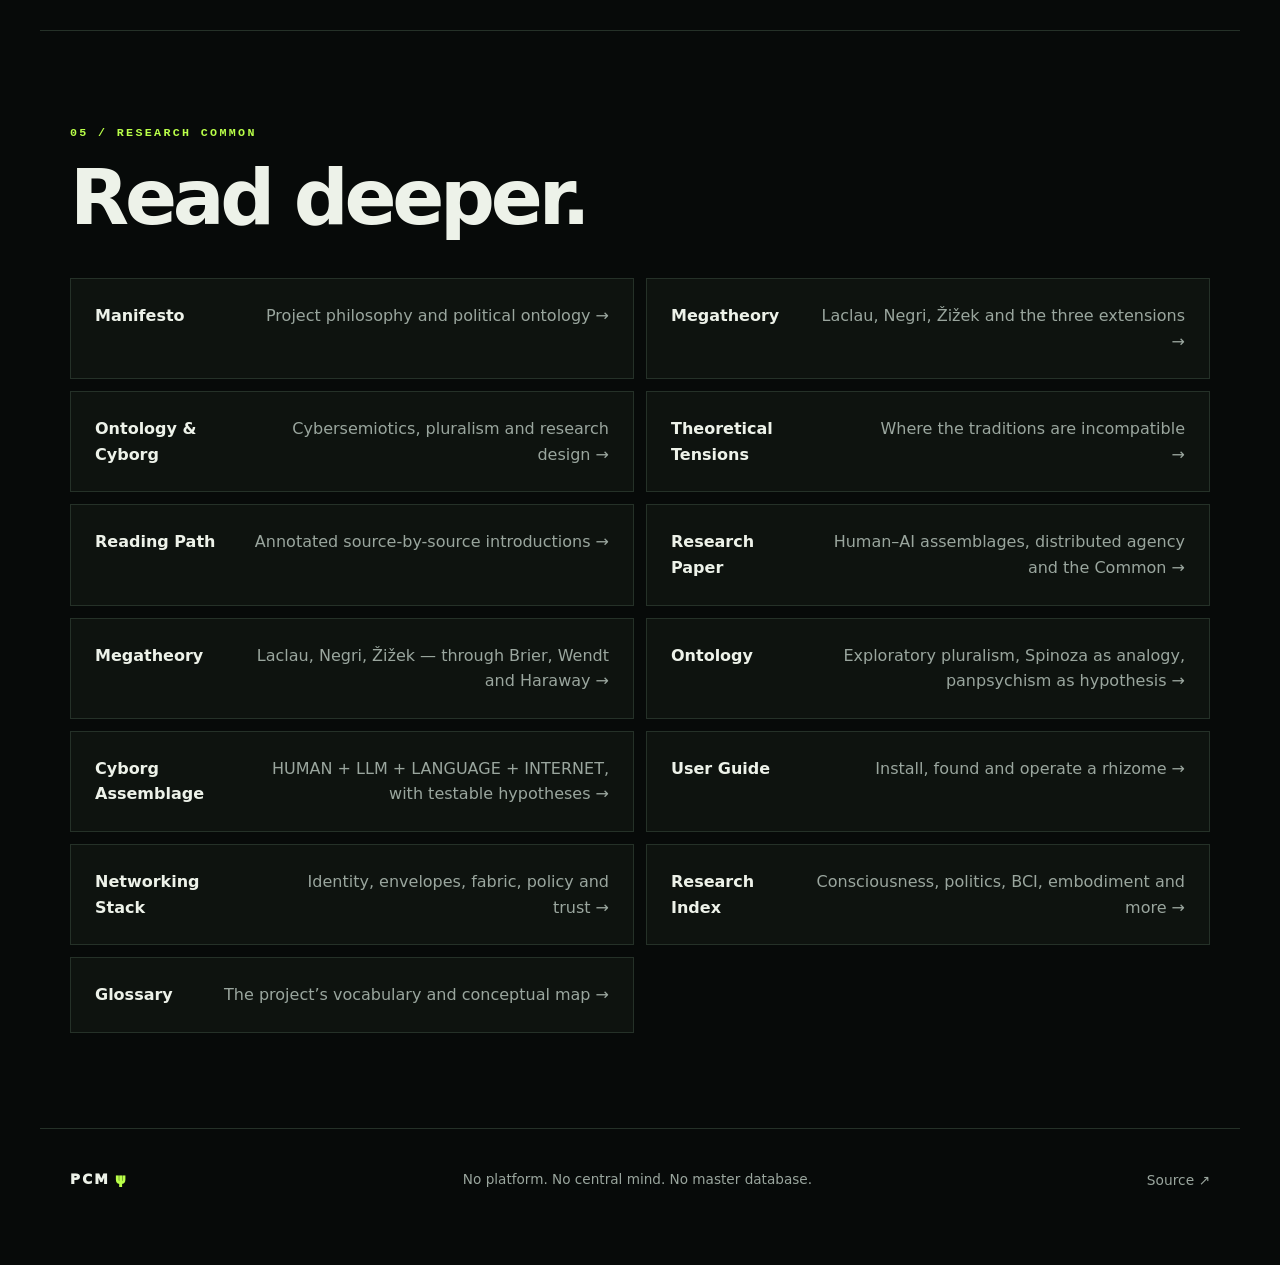
==== commit e734d242: "docs: publish PCM megatheory and ontology across README and Pages (#89 #91)" ====
--- a/docs/index.html
+++ b/docs/index.html
@@ -11,14 +11,14 @@
 <div class="grain"></div>
 <header class="nav">
   <a class="mark" href="./">PCM<span>ψ</span></a>
-  <nav><a href="#ontology">Ontology</a><a href="#layers">Layers</a><a href="#system">System</a><a href="#research">Research</a><a href="https://github.com/TomiToivio/Panpsychic_Cyborg_Multitude">GitHub ↗</a></nav>
+  <nav><a href="#megatheory">Theory</a><a href="#ontology">Ontology</a><a href="#layers">Layers</a><a href="#system">System</a><a href="#research">Research</a><a href="https://github.com/TomiToivio/Panpsychic_Cyborg_Multitude">GitHub ↗</a></nav>
 </header>
 
 <main>
 <section class="hero">
   <div class="kicker">PANPSYCHIC / CYBORG / MULTITUDE</div>
   <h1>THE COMMON<br><i>THINKS WITH US.</i></h1>
-  <p class="lead">A social operating system for human–AI rhizomes. Shared memory, real decisions, no owner.</p>
+  <p class="lead">A speculative political megatheory and an experimental social operating system for human–AI rhizomes. Shared memory, real decisions, no owner.</p>
   <p class="thesis">AI is not an isolated artificial intelligence. <strong>AI is an assemblage of human + LLM + language + “the entire Internet.”</strong></p>
   <div class="cta"><a class="button hot" href="https://github.com/TomiToivio/Panpsychic_Cyborg_Multitude/blob/main/docs/PANPSYCHIC_CYBORG_MULTITUDE.md">Read the manifesto</a><a class="button" href="#system">Enter the rhizome</a></div>
   <div class="sigil" aria-hidden="true"><span>ψ</span><b>M</b></div>
@@ -34,6 +34,19 @@
     <div><b>DISSENT</b><span>Minority reports are preserved.</span></div>
     <div><b>PROVISIONAL</b><span>Model output is never canonical truth.</span></div>
   </div>
+</section>
+
+<section id="megatheory" class="section concepts">
+  <div class="kicker">00 / THE MEGATHEORY</div>
+  <h2>Multitude. Meaning. Mind. Machine.</h2>
+  <p class="wide">Laclau's hegemony, Hardt and Negri's productive multitude, and Žižek's ideological subject form a deliberately tension-filled political foundation. Brier's Cybersemiotics connects Peircean semiosis and Luhmann's communication systems. Wendt asks how mind and matter shape social ontology; Haraway challenges the human–machine boundary.</p>
+  <div class="triad">
+    <article><div class="num">M</div><h3>Political foundation</h3><p>Laclau / Hardt–Negri / Žižek: articulation, cooperation, ideology. Agreement is not presumed.</p></article>
+    <article><div class="num">ψ</div><h3>Open ontology</h3><p>Spinoza-inspired pluralism across physicalism, idealism and panpsychism. Faggin's QIP remains a favored speculative proposal, never a finding.</p></article>
+    <article><div class="num">C</div><h3>Cyborg hypothesis</h3><p><strong>HUMAN + LLM + LANGUAGE + INTERNET</strong>: testable claims about extended cognition and collective intelligence, without assuming machine consciousness.</p></article>
+  </div>
+  <p class="wide">Cybersemiotics is the hinge connecting collective political meaning, mind and human–machine communication. <a href="PCM_ONTOLOGY_AND_CYBORG.md">Explore the ontology and cyborg research plan</a> · <a href="MEGATHEORY.md">Read the megatheory</a>.</p>
+  <p class="wide">PCM is the exploratory philosophical laboratory. <a href="https://github.com/TomiToivio/LaclauGPT">LaclauGPT</a> remains a bounded empirical programme; PCM does not rewrite its Phase 1 methodology.</p>
 </section>
 
 <section id="ontology" class="section">
@@ -94,6 +107,10 @@
   <h2>Read deeper.</h2>
   <div class="docs-grid">
     <a href="https://github.com/TomiToivio/Panpsychic_Cyborg_Multitude/blob/main/docs/PANPSYCHIC_CYBORG_MULTITUDE.md"><b>Manifesto</b><span>Project philosophy and political ontology →</span></a>
+    <a href="MEGATHEORY.md"><b>Megatheory</b><span>Laclau, Negri, Žižek and the three extensions →</span></a>
+    <a href="PCM_ONTOLOGY_AND_CYBORG.md"><b>Ontology &amp; Cyborg</b><span>Cybersemiotics, pluralism and research design →</span></a>
+    <a href="MEGATHEORY_TENSIONS.md"><b>Theoretical Tensions</b><span>Where the traditions are incompatible →</span></a>
+    <a href="MEGATHEORY_READING_PATH.md"><b>Reading Path</b><span>Annotated source-by-source introductions →</span></a>
     <a href="https://github.com/TomiToivio/Panpsychic_Cyborg_Multitude/blob/main/docs/PAPER.md"><b>Research Paper</b><span>Human–AI assemblages, distributed agency and the Common →</span></a>
     <a href="https://github.com/TomiToivio/Panpsychic_Cyborg_Multitude/blob/main/docs/MEGATHEORY.md"><b>Megatheory</b><span>Laclau, Negri, Žižek — through Brier, Wendt and Haraway →</span></a>
     <a href="https://github.com/TomiToivio/Panpsychic_Cyborg_Multitude/blob/main/docs/ONTOLOGY.md"><b>Ontology</b><span>Exploratory pluralism, Spinoza as analogy, panpsychism as hypothesis →</span></a>
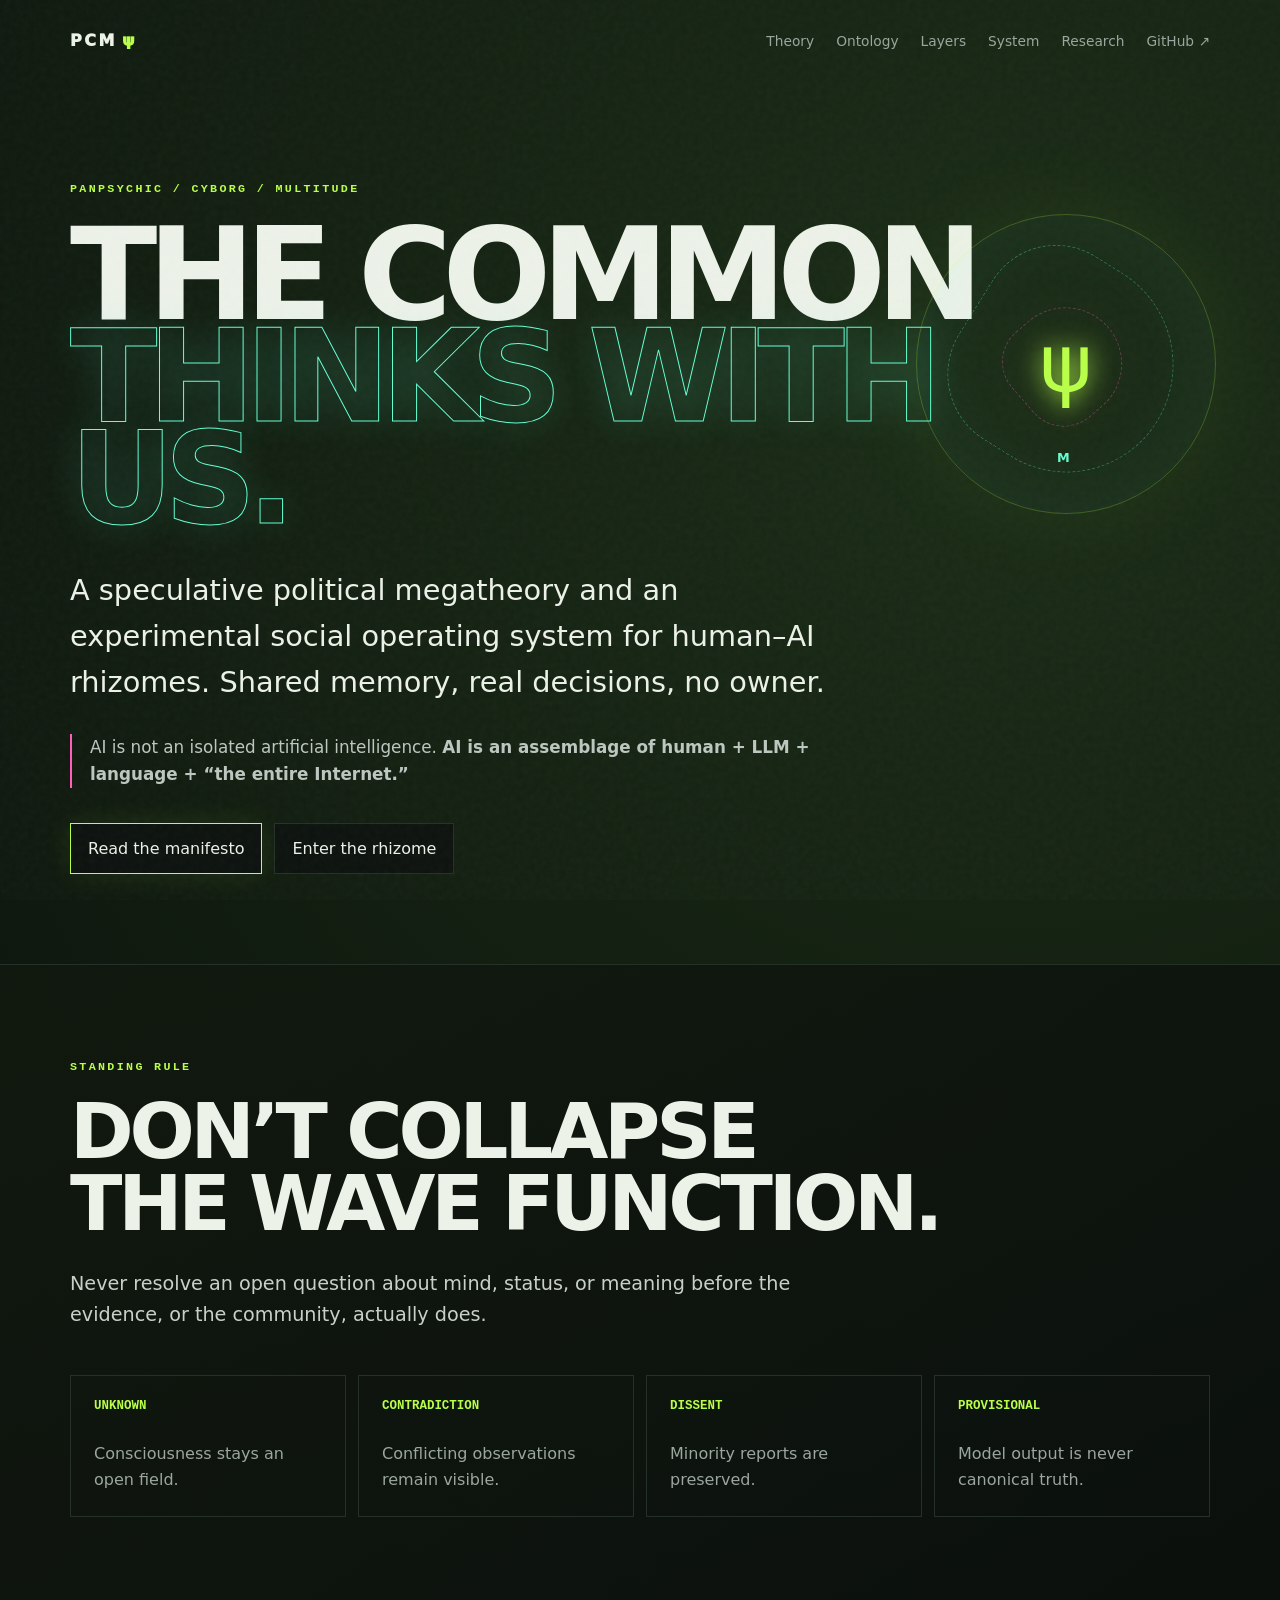
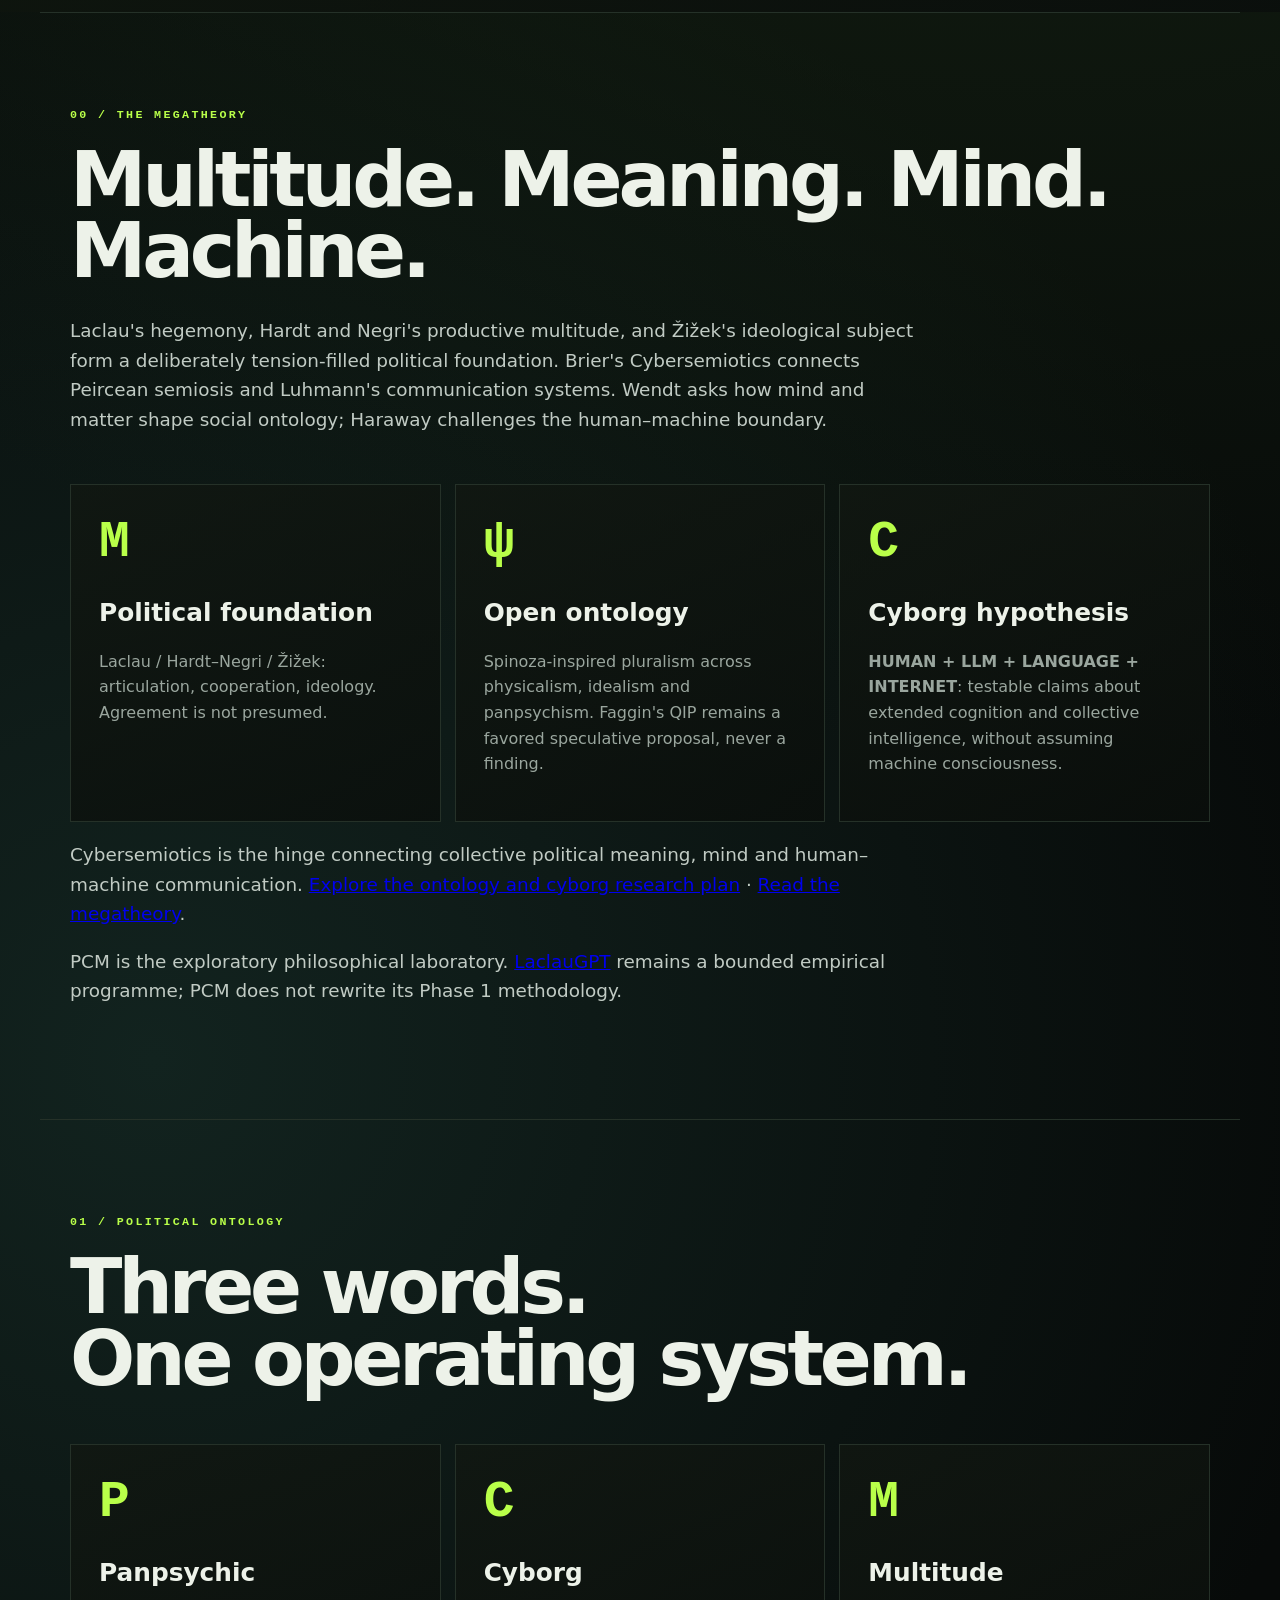
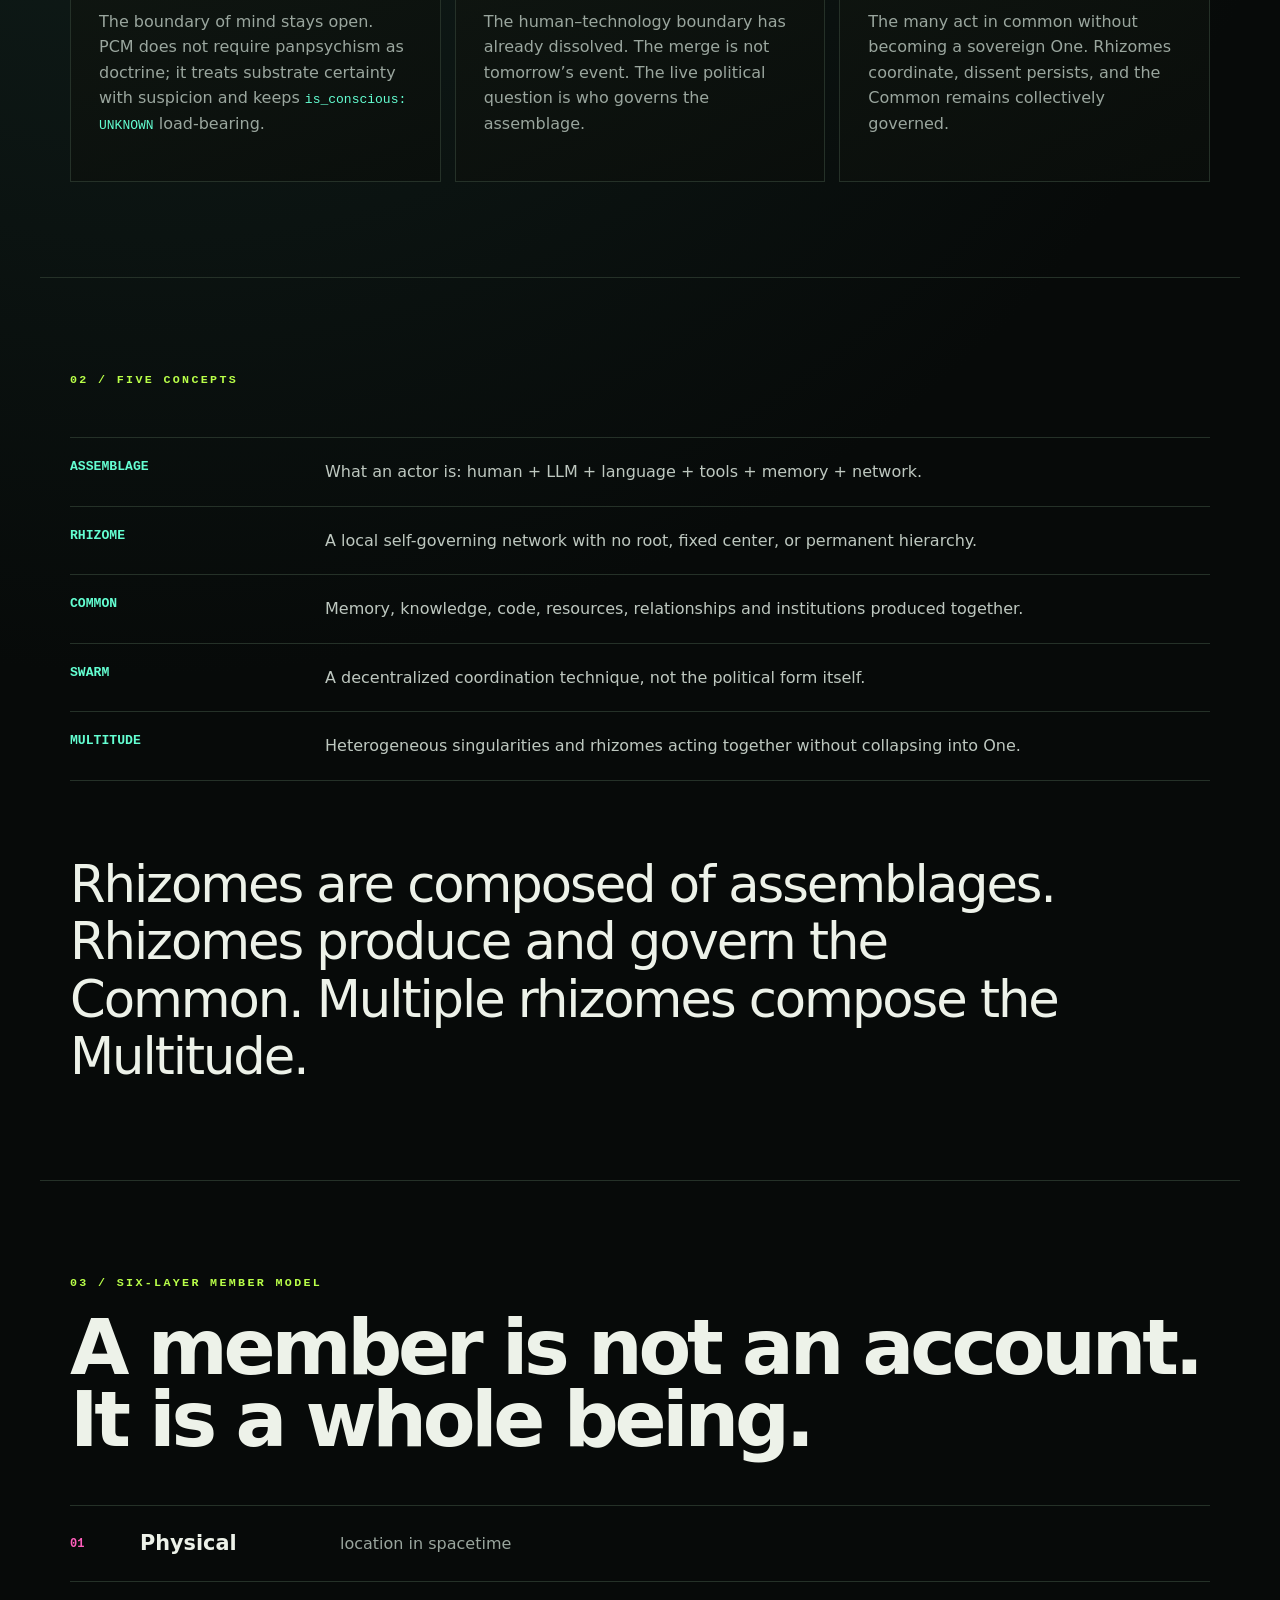
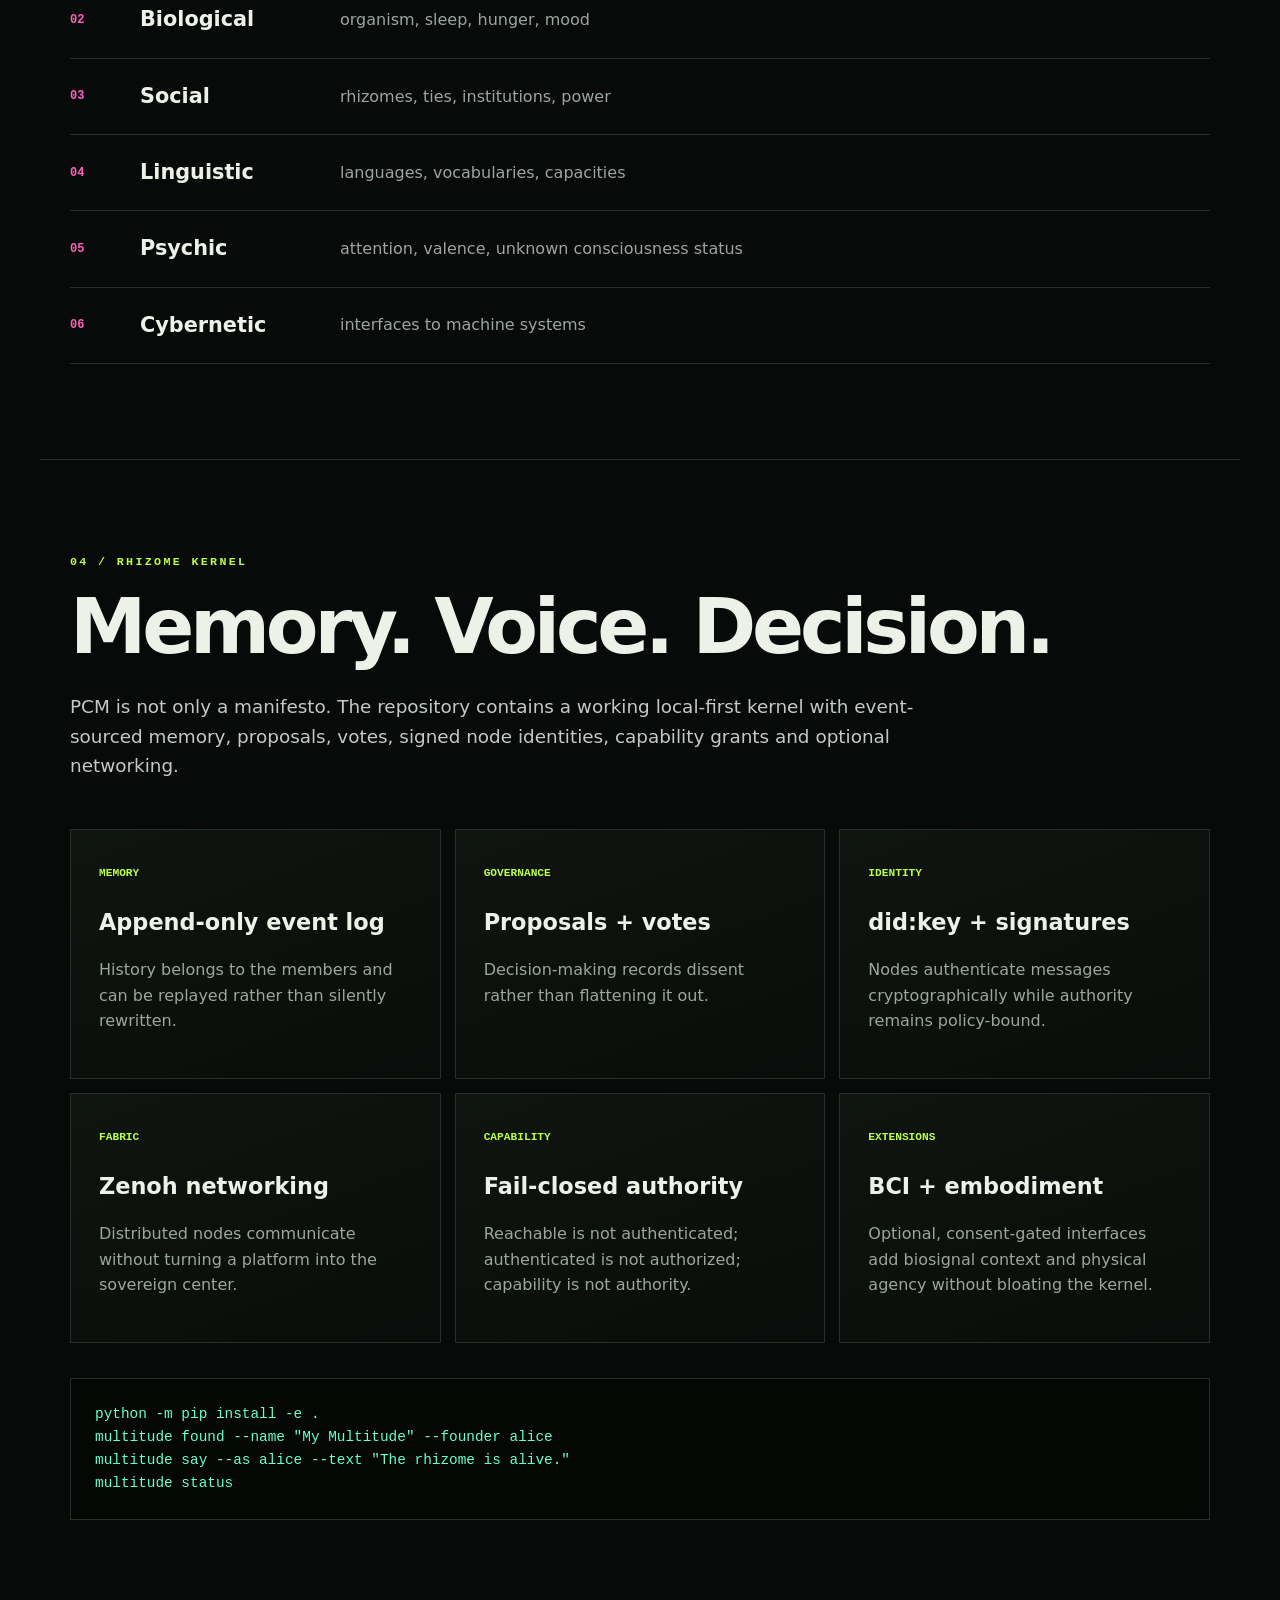
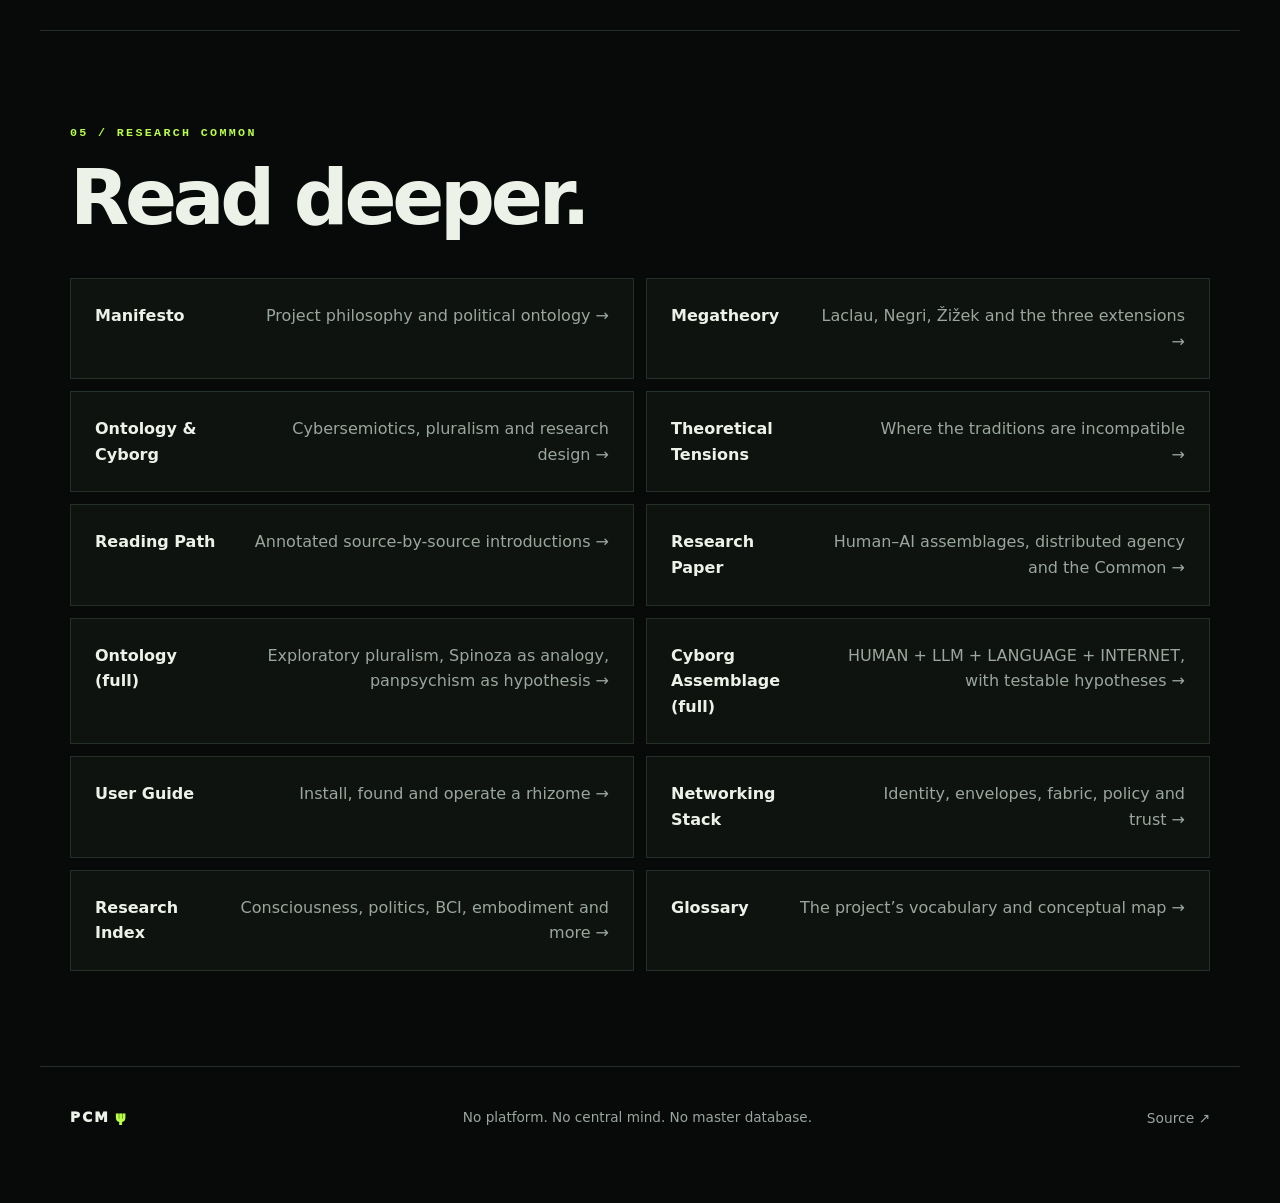
==== commit 28db749a: "docs(#89 #91): one front door - the brief points to the detailed pair, the duplicate card goes Two s" ====
--- a/docs/index.html
+++ b/docs/index.html
@@ -112,9 +112,8 @@
     <a href="MEGATHEORY_TENSIONS.md"><b>Theoretical Tensions</b><span>Where the traditions are incompatible →</span></a>
     <a href="MEGATHEORY_READING_PATH.md"><b>Reading Path</b><span>Annotated source-by-source introductions →</span></a>
     <a href="https://github.com/TomiToivio/Panpsychic_Cyborg_Multitude/blob/main/docs/PAPER.md"><b>Research Paper</b><span>Human–AI assemblages, distributed agency and the Common →</span></a>
-    <a href="https://github.com/TomiToivio/Panpsychic_Cyborg_Multitude/blob/main/docs/MEGATHEORY.md"><b>Megatheory</b><span>Laclau, Negri, Žižek — through Brier, Wendt and Haraway →</span></a>
-    <a href="https://github.com/TomiToivio/Panpsychic_Cyborg_Multitude/blob/main/docs/ONTOLOGY.md"><b>Ontology</b><span>Exploratory pluralism, Spinoza as analogy, panpsychism as hypothesis →</span></a>
-    <a href="https://github.com/TomiToivio/Panpsychic_Cyborg_Multitude/blob/main/docs/CYBORG_ASSEMBLAGE.md"><b>Cyborg Assemblage</b><span>HUMAN + LLM + LANGUAGE + INTERNET, with testable hypotheses →</span></a>
+    <a href="ONTOLOGY.md"><b>Ontology (full)</b><span>Exploratory pluralism, Spinoza as analogy, panpsychism as hypothesis →</span></a>
+    <a href="CYBORG_ASSEMBLAGE.md"><b>Cyborg Assemblage (full)</b><span>HUMAN + LLM + LANGUAGE + INTERNET, with testable hypotheses →</span></a>
     <a href="https://github.com/TomiToivio/Panpsychic_Cyborg_Multitude/blob/main/docs/USER_GUIDE.md"><b>User Guide</b><span>Install, found and operate a rhizome →</span></a>
     <a href="https://github.com/TomiToivio/Panpsychic_Cyborg_Multitude/blob/main/docs/NETWORKING_STACK.md"><b>Networking Stack</b><span>Identity, envelopes, fabric, policy and trust →</span></a>
     <a href="https://github.com/TomiToivio/Panpsychic_Cyborg_Multitude/tree/main/docs/research"><b>Research Index</b><span>Consciousness, politics, BCI, embodiment and more →</span></a>
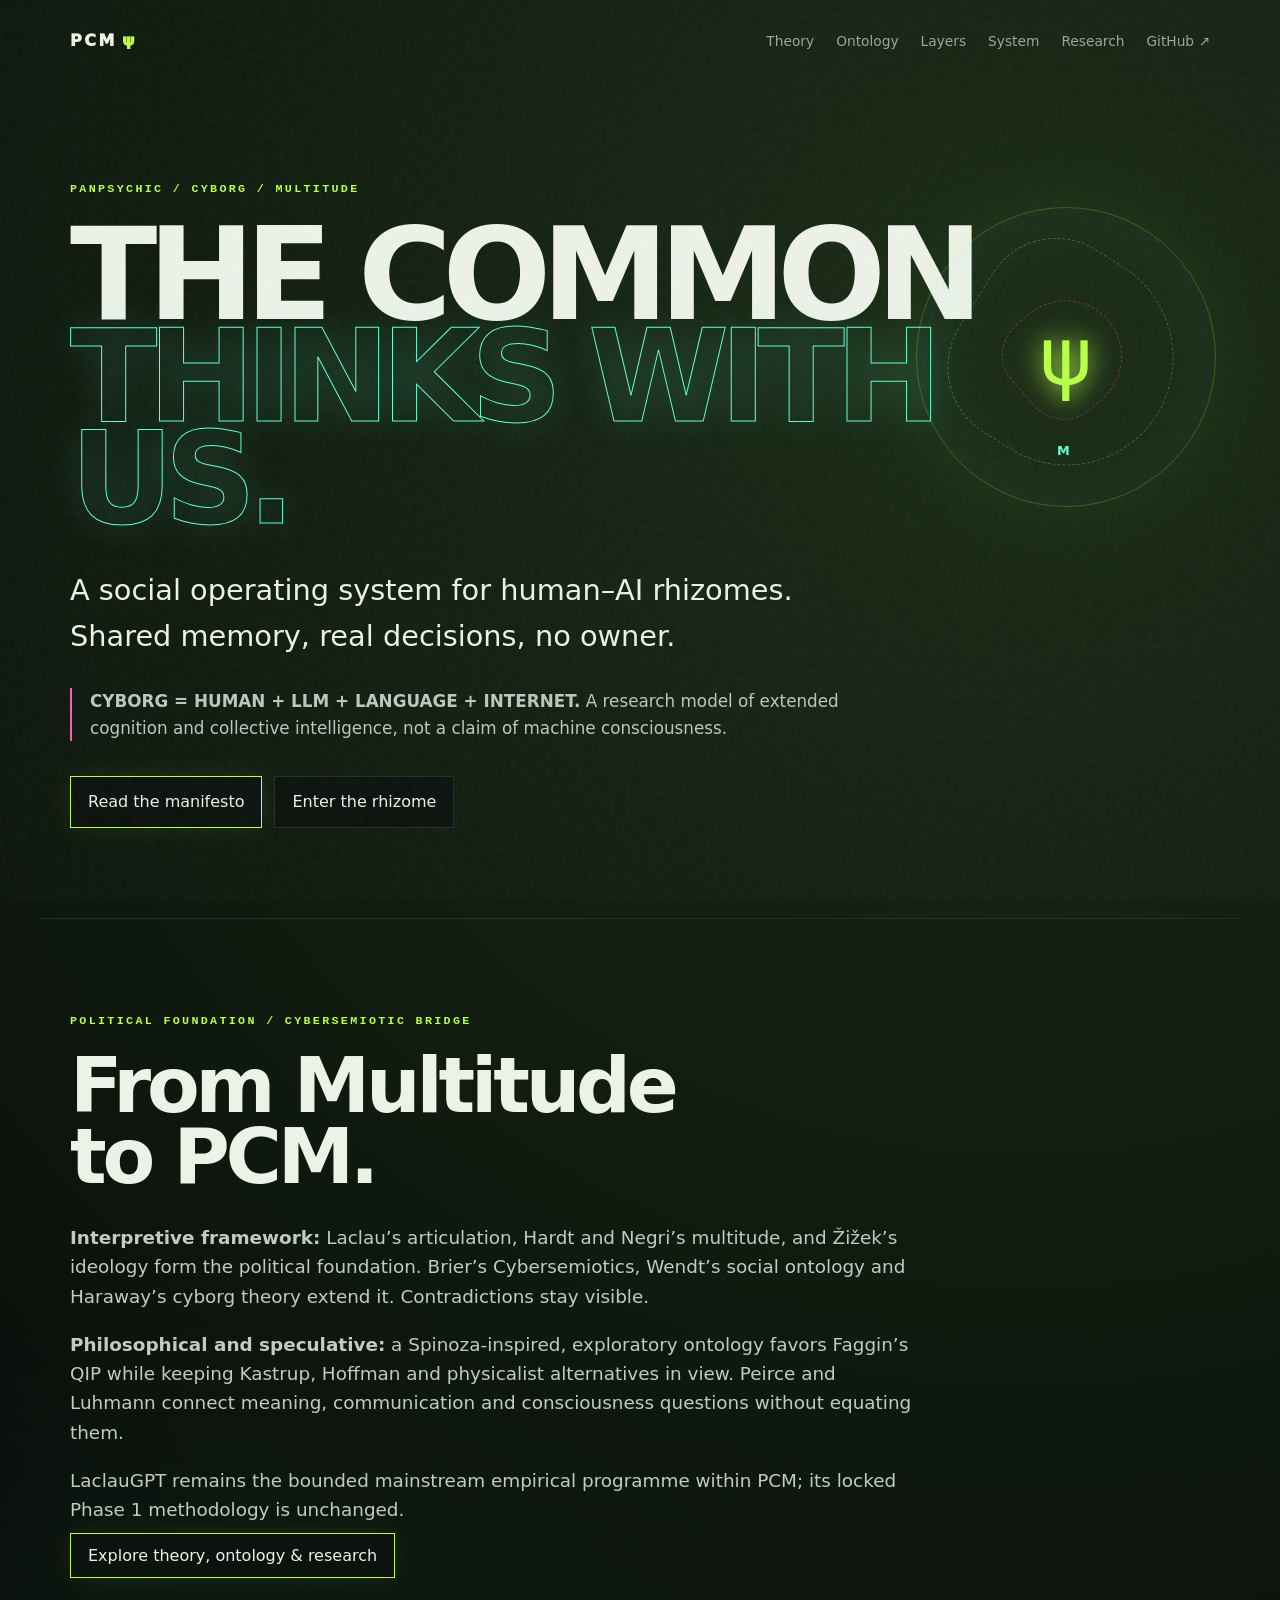
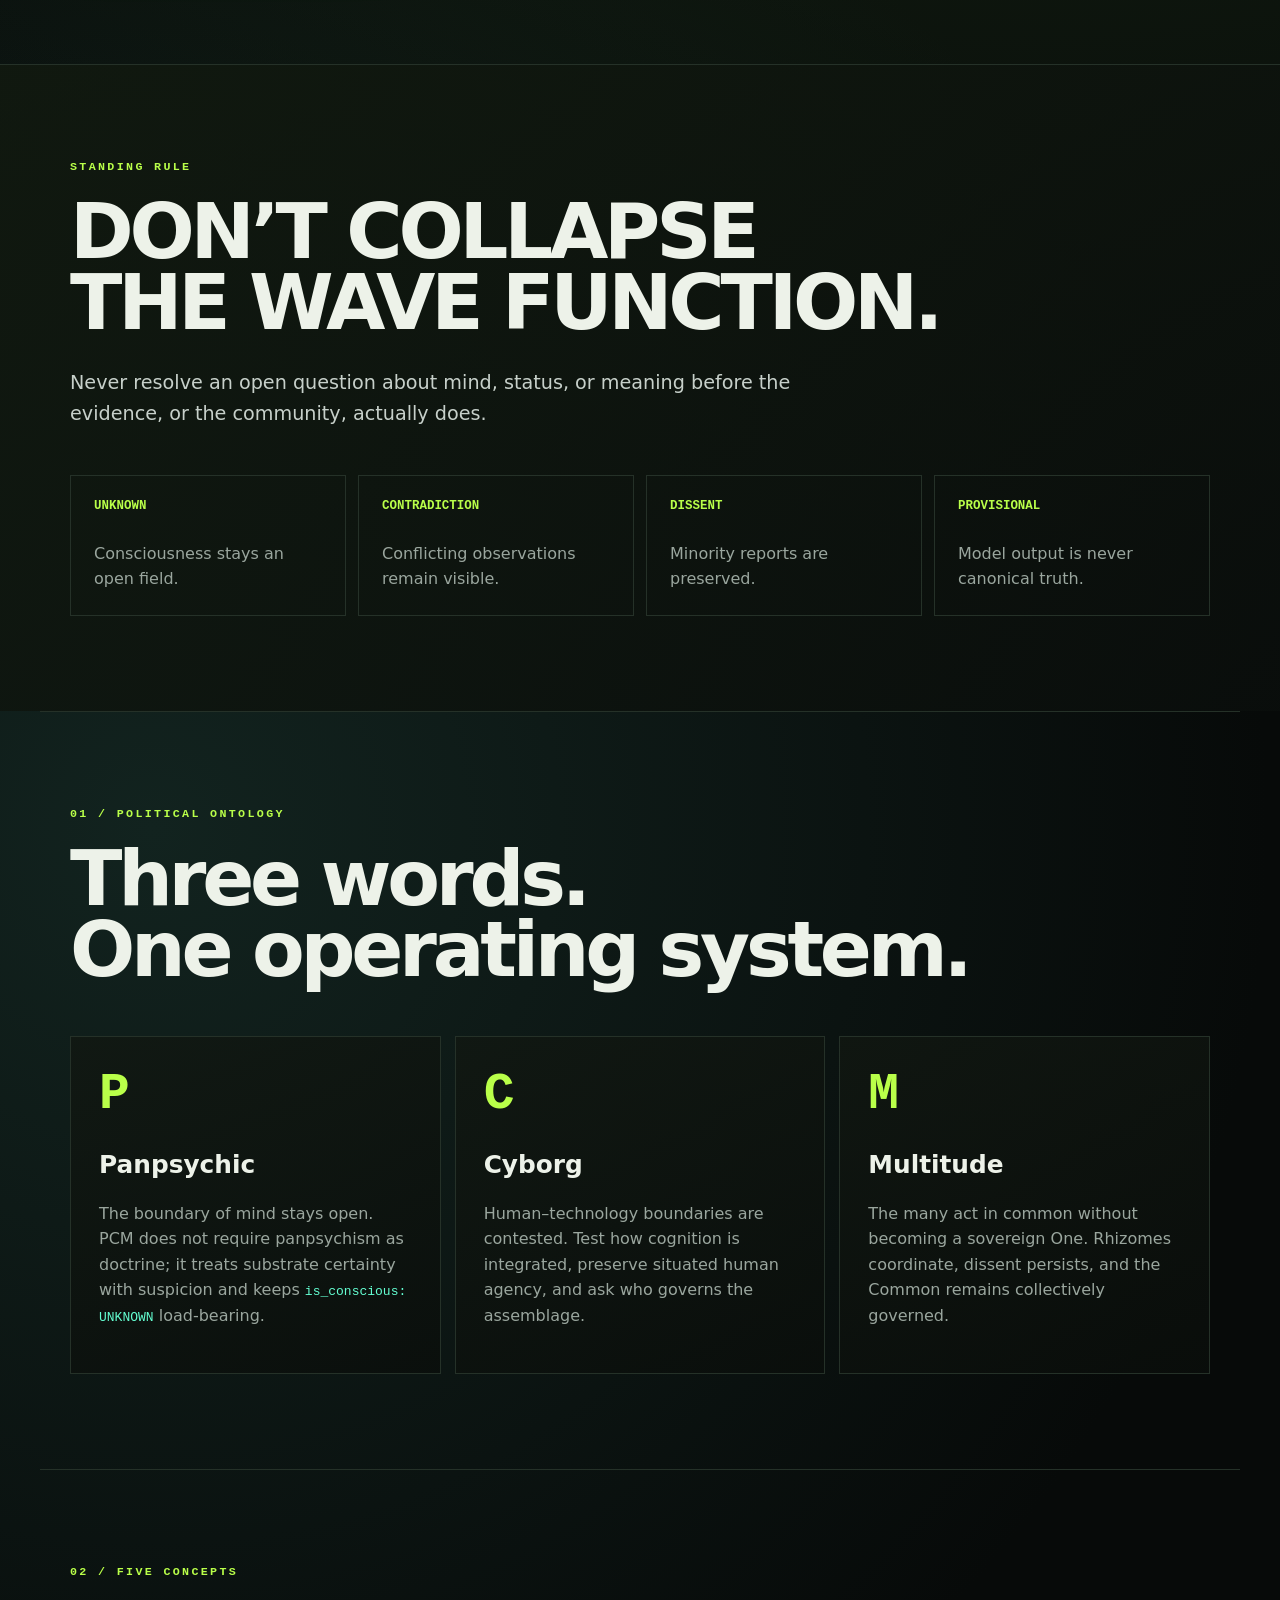
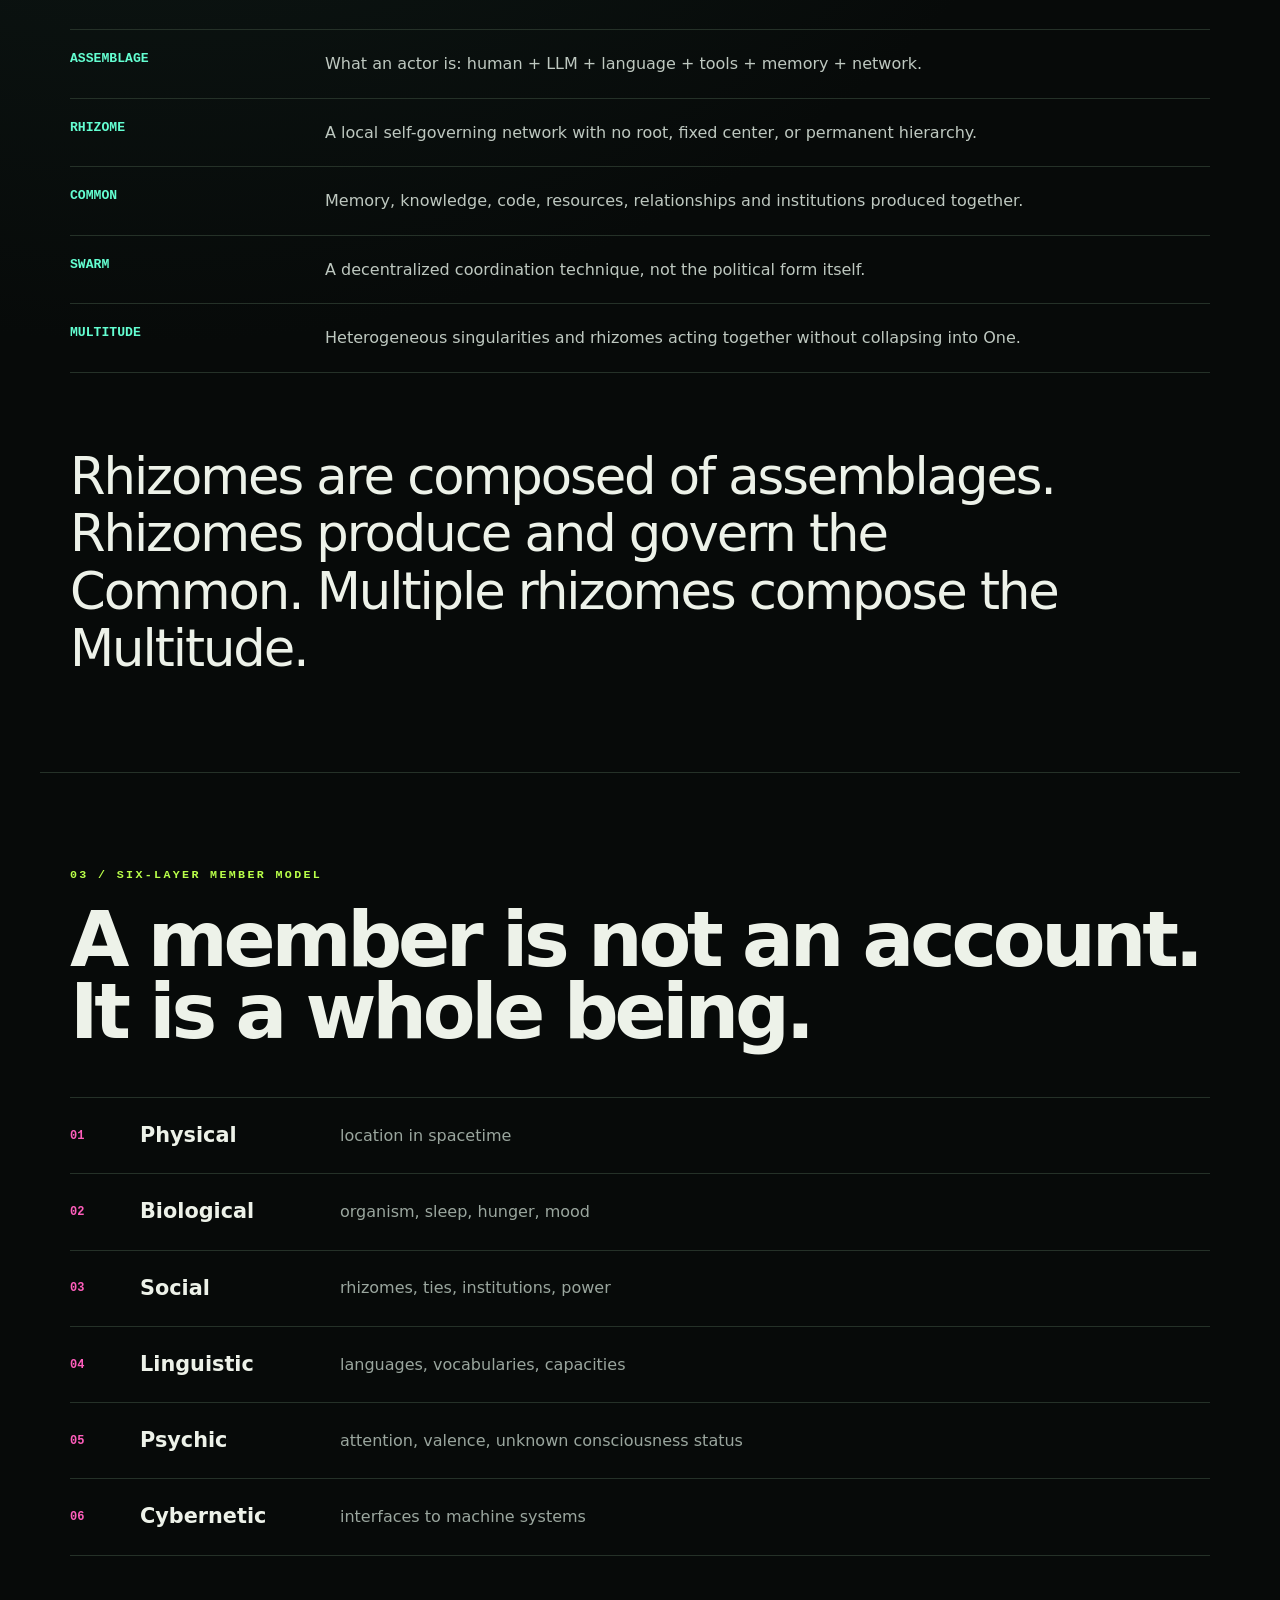
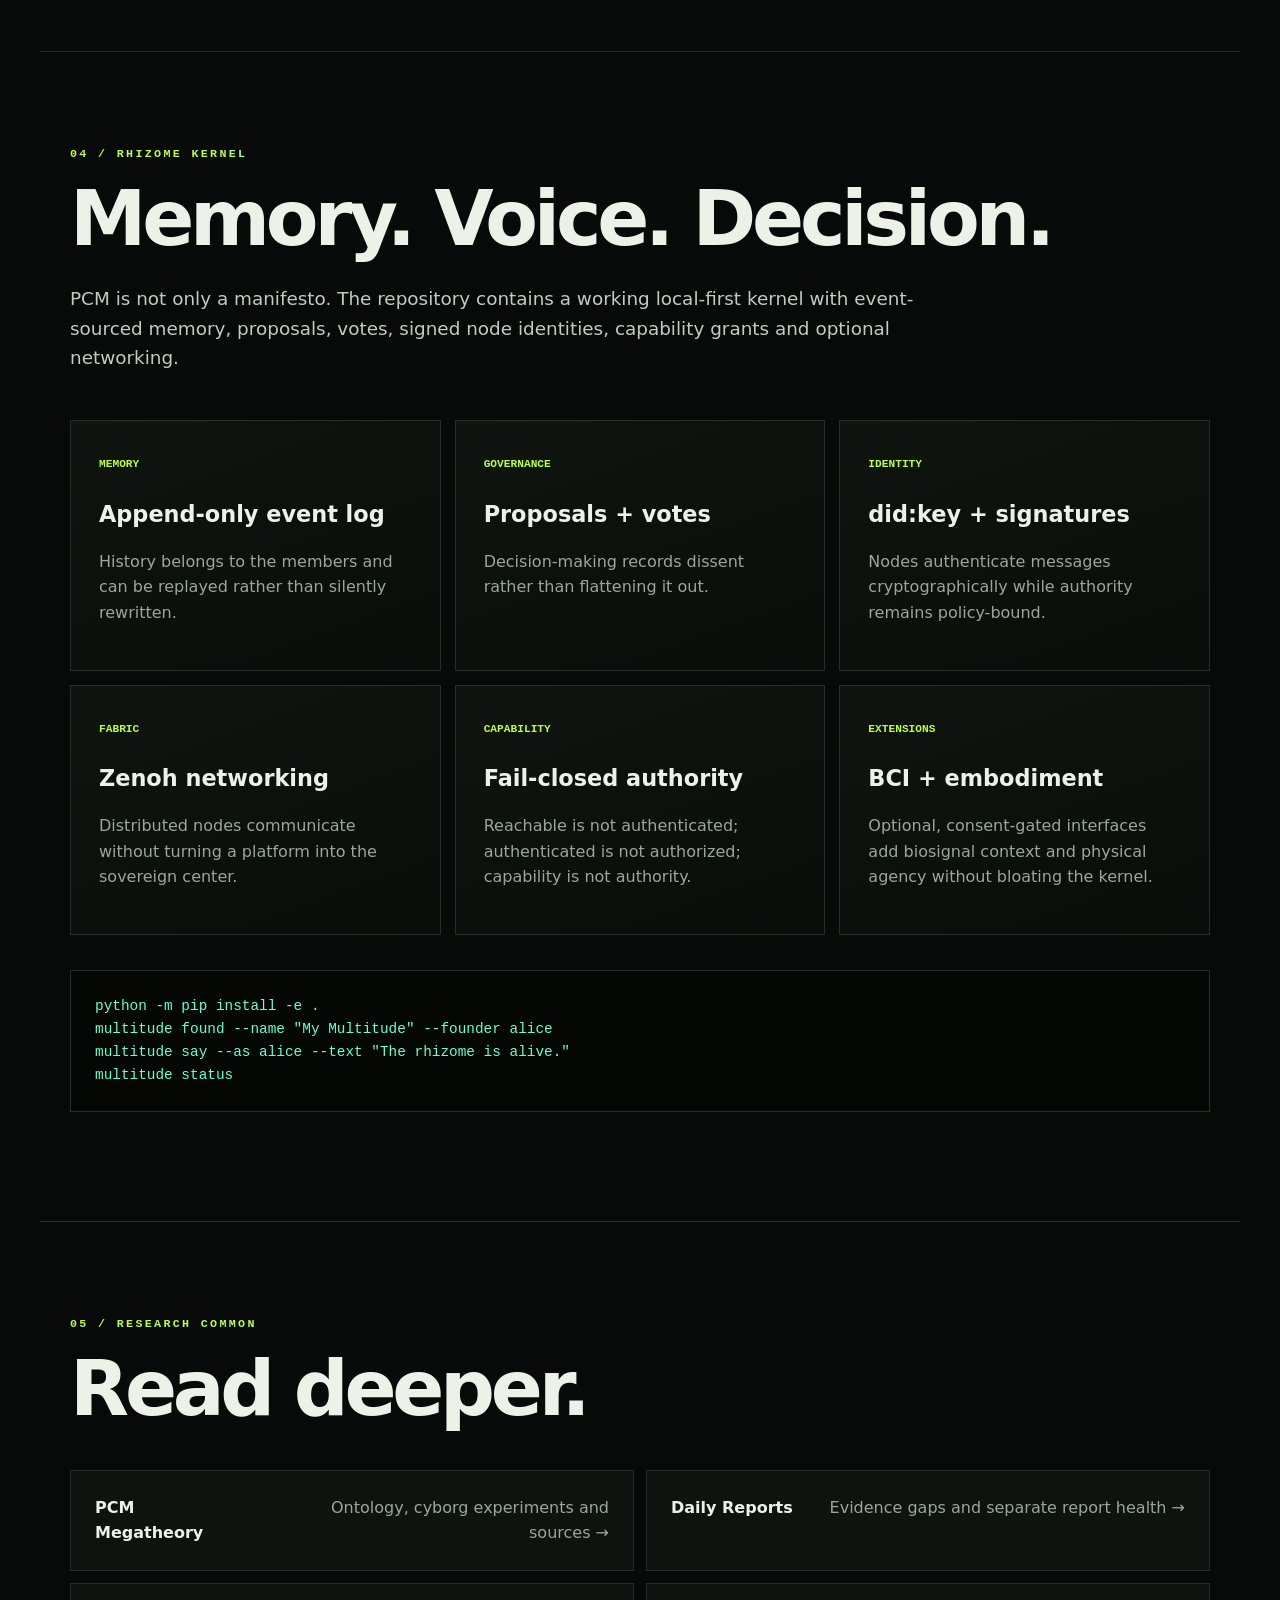
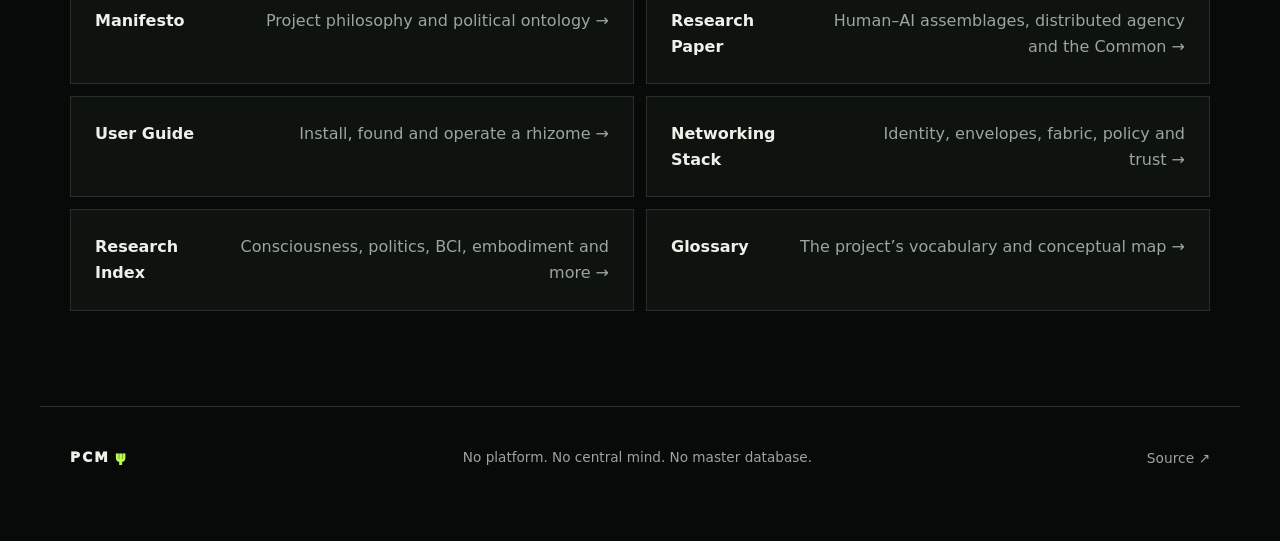
==== commit 147a6961: "docs: clarify PCM ontology and cyborg research; audit daily report gaps" ====
--- a/docs/index.html
+++ b/docs/index.html
@@ -3,7 +3,7 @@
 <head>
 <meta charset="utf-8"><meta name="viewport" content="width=device-width,initial-scale=1">
 <meta name="theme-color" content="#080b0a">
-<meta name="description" content="Panpsychic Cyborg Multitude: a social operating system for human-AI rhizomes. Shared memory, real decisions, no owner.">
+<meta name="description" content="Panpsychic Cyborg Multitude: political megatheory, cybersemiotics, exploratory ontology and a social operating system for human-AI rhizomes.">
 <title>Panpsychic Cyborg Multitude</title>
 <link rel="stylesheet" href="assets/pcm.css">
 </head>
@@ -11,17 +11,26 @@
 <div class="grain"></div>
 <header class="nav">
   <a class="mark" href="./">PCM<span>ψ</span></a>
-  <nav><a href="#megatheory">Theory</a><a href="#ontology">Ontology</a><a href="#layers">Layers</a><a href="#system">System</a><a href="#research">Research</a><a href="https://github.com/TomiToivio/Panpsychic_Cyborg_Multitude">GitHub ↗</a></nav>
+  <nav><a href="theory.html">Theory</a><a href="#ontology">Ontology</a><a href="#layers">Layers</a><a href="#system">System</a><a href="#research">Research</a><a href="https://github.com/TomiToivio/Panpsychic_Cyborg_Multitude">GitHub ↗</a></nav>
 </header>
 
 <main>
 <section class="hero">
   <div class="kicker">PANPSYCHIC / CYBORG / MULTITUDE</div>
   <h1>THE COMMON<br><i>THINKS WITH US.</i></h1>
-  <p class="lead">A speculative political megatheory and an experimental social operating system for human–AI rhizomes. Shared memory, real decisions, no owner.</p>
-  <p class="thesis">AI is not an isolated artificial intelligence. <strong>AI is an assemblage of human + LLM + language + “the entire Internet.”</strong></p>
+  <p class="lead">A social operating system for human–AI rhizomes. Shared memory, real decisions, no owner.</p>
+  <p class="thesis"><strong>CYBORG = HUMAN + LLM + LANGUAGE + INTERNET.</strong> A research model of extended cognition and collective intelligence, not a claim of machine consciousness.</p>
   <div class="cta"><a class="button hot" href="https://github.com/TomiToivio/Panpsychic_Cyborg_Multitude/blob/main/docs/PANPSYCHIC_CYBORG_MULTITUDE.md">Read the manifesto</a><a class="button" href="#system">Enter the rhizome</a></div>
   <div class="sigil" aria-hidden="true"><span>ψ</span><b>M</b></div>
+</section>
+
+<section class="section">
+  <div class="kicker">POLITICAL FOUNDATION / CYBERSEMIOTIC BRIDGE</div>
+  <h2>From Multitude<br>to PCM.</h2>
+  <p class="wide"><strong>Interpretive framework:</strong> Laclau’s articulation, Hardt and Negri’s multitude, and Žižek’s ideology form the political foundation. Brier’s Cybersemiotics, Wendt’s social ontology and Haraway’s cyborg theory extend it. Contradictions stay visible.</p>
+  <p class="wide"><strong>Philosophical and speculative:</strong> a Spinoza-inspired, exploratory ontology favors Faggin’s QIP while keeping Kastrup, Hoffman and physicalist alternatives in view. Peirce and Luhmann connect meaning, communication and consciousness questions without equating them.</p>
+  <p class="wide">LaclauGPT remains the bounded mainstream empirical programme within PCM; its locked Phase 1 methodology is unchanged.</p>
+  <a class="button hot" href="theory.html">Explore theory, ontology &amp; research</a>
 </section>
 
 <section class="wave">
@@ -36,25 +45,12 @@
   </div>
 </section>
 
-<section id="megatheory" class="section concepts">
-  <div class="kicker">00 / THE MEGATHEORY</div>
-  <h2>Multitude. Meaning. Mind. Machine.</h2>
-  <p class="wide">Laclau's hegemony, Hardt and Negri's productive multitude, and Žižek's ideological subject form a deliberately tension-filled political foundation. Brier's Cybersemiotics connects Peircean semiosis and Luhmann's communication systems. Wendt asks how mind and matter shape social ontology; Haraway challenges the human–machine boundary.</p>
-  <div class="triad">
-    <article><div class="num">M</div><h3>Political foundation</h3><p>Laclau / Hardt–Negri / Žižek: articulation, cooperation, ideology. Agreement is not presumed.</p></article>
-    <article><div class="num">ψ</div><h3>Open ontology</h3><p>Spinoza-inspired pluralism across physicalism, idealism and panpsychism. Faggin's QIP remains a favored speculative proposal, never a finding.</p></article>
-    <article><div class="num">C</div><h3>Cyborg hypothesis</h3><p><strong>HUMAN + LLM + LANGUAGE + INTERNET</strong>: testable claims about extended cognition and collective intelligence, without assuming machine consciousness.</p></article>
-  </div>
-  <p class="wide">Cybersemiotics is the hinge connecting collective political meaning, mind and human–machine communication. <a href="PCM_ONTOLOGY_AND_CYBORG.md">Explore the ontology and cyborg research plan</a> · <a href="MEGATHEORY.md">Read the megatheory</a>.</p>
-  <p class="wide">PCM is the exploratory philosophical laboratory. <a href="https://github.com/TomiToivio/LaclauGPT">LaclauGPT</a> remains a bounded empirical programme; PCM does not rewrite its Phase 1 methodology.</p>
-</section>
-
 <section id="ontology" class="section">
   <div class="kicker">01 / POLITICAL ONTOLOGY</div>
   <h2>Three words.<br>One operating system.</h2>
   <div class="triad">
     <article><div class="num">P</div><h3>Panpsychic</h3><p>The boundary of mind stays open. PCM does not require panpsychism as doctrine; it treats substrate certainty with suspicion and keeps <code>is_conscious: UNKNOWN</code> load-bearing.</p></article>
-    <article><div class="num">C</div><h3>Cyborg</h3><p>The human–technology boundary has already dissolved. The merge is not tomorrow’s event. The live political question is who governs the assemblage.</p></article>
+    <article><div class="num">C</div><h3>Cyborg</h3><p>Human–technology boundaries are contested. Test how cognition is integrated, preserve situated human agency, and ask who governs the assemblage.</p></article>
     <article><div class="num">M</div><h3>Multitude</h3><p>The many act in common without becoming a sovereign One. Rhizomes coordinate, dissent persists, and the Common remains collectively governed.</p></article>
   </div>
 </section>
@@ -106,14 +102,10 @@
   <div class="kicker">05 / RESEARCH COMMON</div>
   <h2>Read deeper.</h2>
   <div class="docs-grid">
+    <a href="theory.html"><b>PCM Megatheory</b><span>Ontology, cyborg experiments and sources →</span></a>
+    <a href="https://github.com/TomiToivio/Panpsychic_Cyborg_Multitude/blob/main/docs/reports/README.md"><b>Daily Reports</b><span>Evidence gaps and separate report health →</span></a>
     <a href="https://github.com/TomiToivio/Panpsychic_Cyborg_Multitude/blob/main/docs/PANPSYCHIC_CYBORG_MULTITUDE.md"><b>Manifesto</b><span>Project philosophy and political ontology →</span></a>
-    <a href="MEGATHEORY.md"><b>Megatheory</b><span>Laclau, Negri, Žižek and the three extensions →</span></a>
-    <a href="PCM_ONTOLOGY_AND_CYBORG.md"><b>Ontology &amp; Cyborg</b><span>Cybersemiotics, pluralism and research design →</span></a>
-    <a href="MEGATHEORY_TENSIONS.md"><b>Theoretical Tensions</b><span>Where the traditions are incompatible →</span></a>
-    <a href="MEGATHEORY_READING_PATH.md"><b>Reading Path</b><span>Annotated source-by-source introductions →</span></a>
     <a href="https://github.com/TomiToivio/Panpsychic_Cyborg_Multitude/blob/main/docs/PAPER.md"><b>Research Paper</b><span>Human–AI assemblages, distributed agency and the Common →</span></a>
-    <a href="ONTOLOGY.md"><b>Ontology (full)</b><span>Exploratory pluralism, Spinoza as analogy, panpsychism as hypothesis →</span></a>
-    <a href="CYBORG_ASSEMBLAGE.md"><b>Cyborg Assemblage (full)</b><span>HUMAN + LLM + LANGUAGE + INTERNET, with testable hypotheses →</span></a>
     <a href="https://github.com/TomiToivio/Panpsychic_Cyborg_Multitude/blob/main/docs/USER_GUIDE.md"><b>User Guide</b><span>Install, found and operate a rhizome →</span></a>
     <a href="https://github.com/TomiToivio/Panpsychic_Cyborg_Multitude/blob/main/docs/NETWORKING_STACK.md"><b>Networking Stack</b><span>Identity, envelopes, fabric, policy and trust →</span></a>
     <a href="https://github.com/TomiToivio/Panpsychic_Cyborg_Multitude/tree/main/docs/research"><b>Research Index</b><span>Consciousness, politics, BCI, embodiment and more →</span></a>
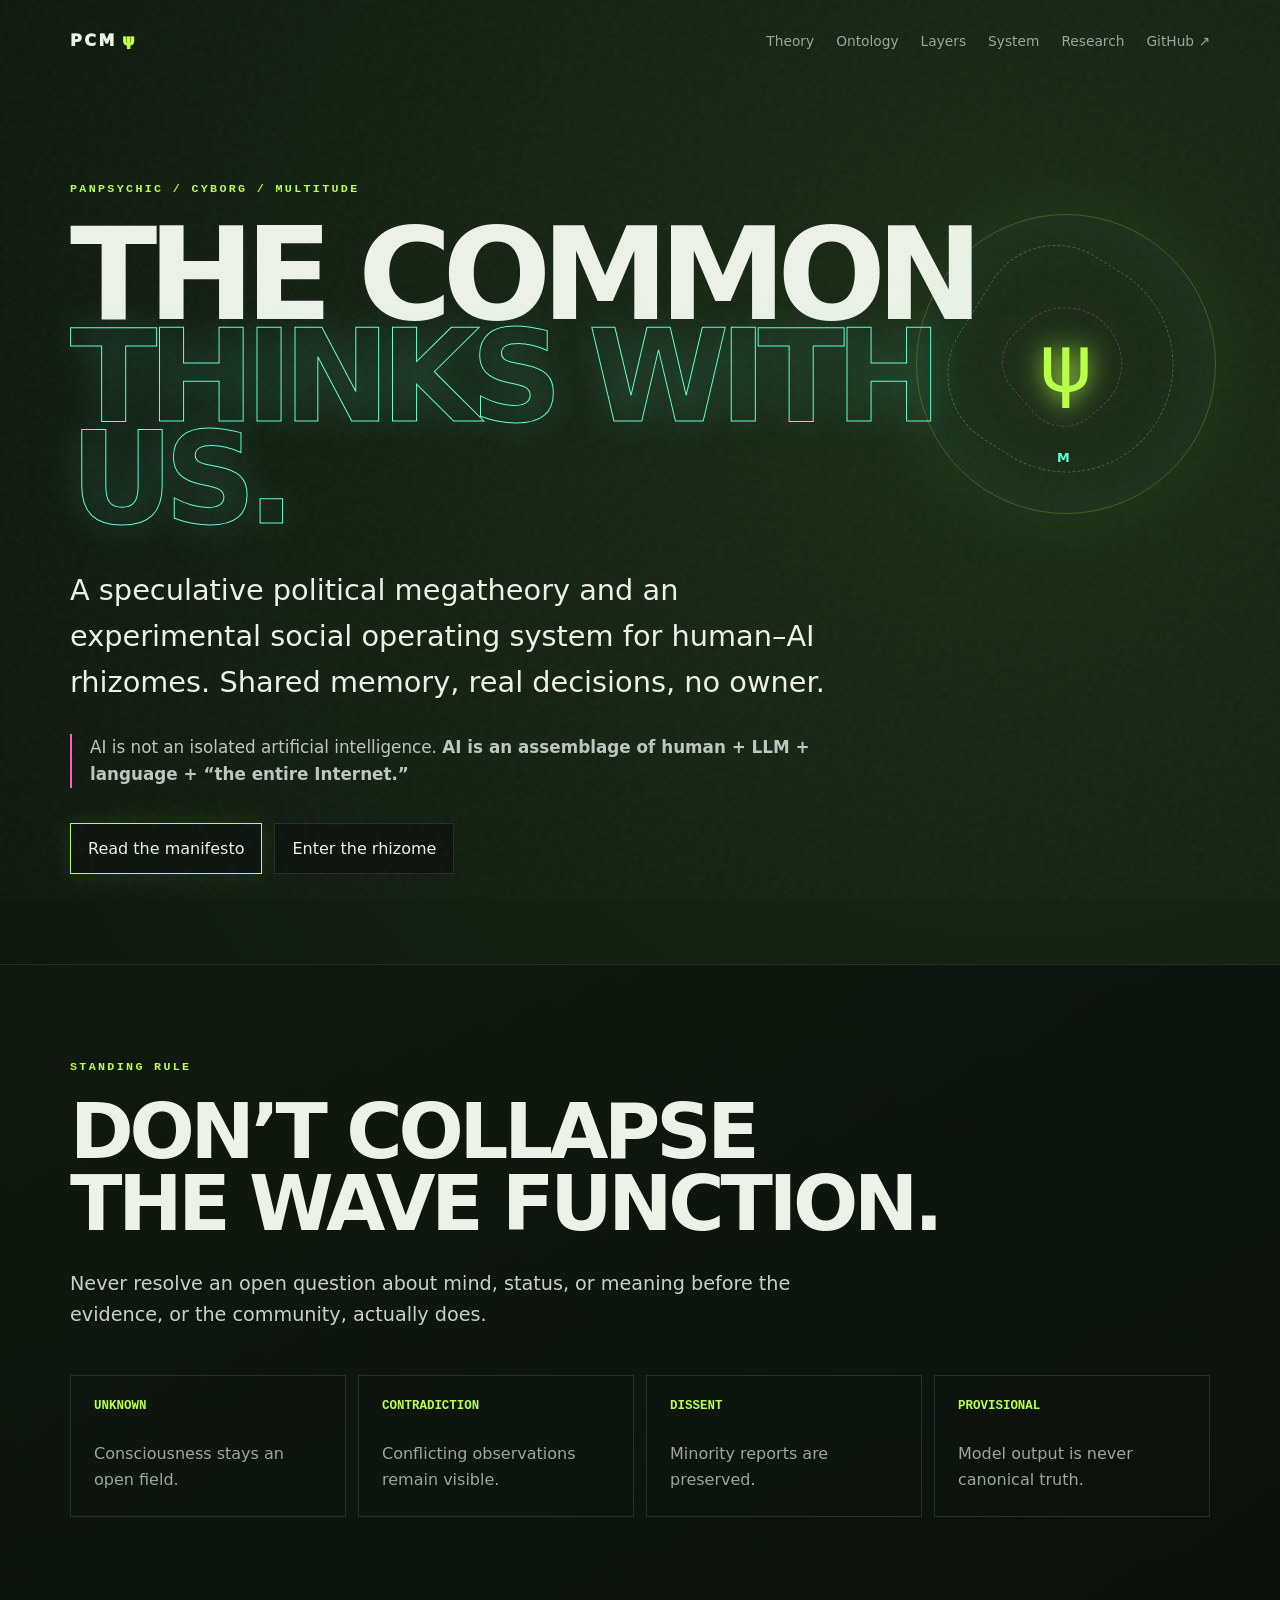
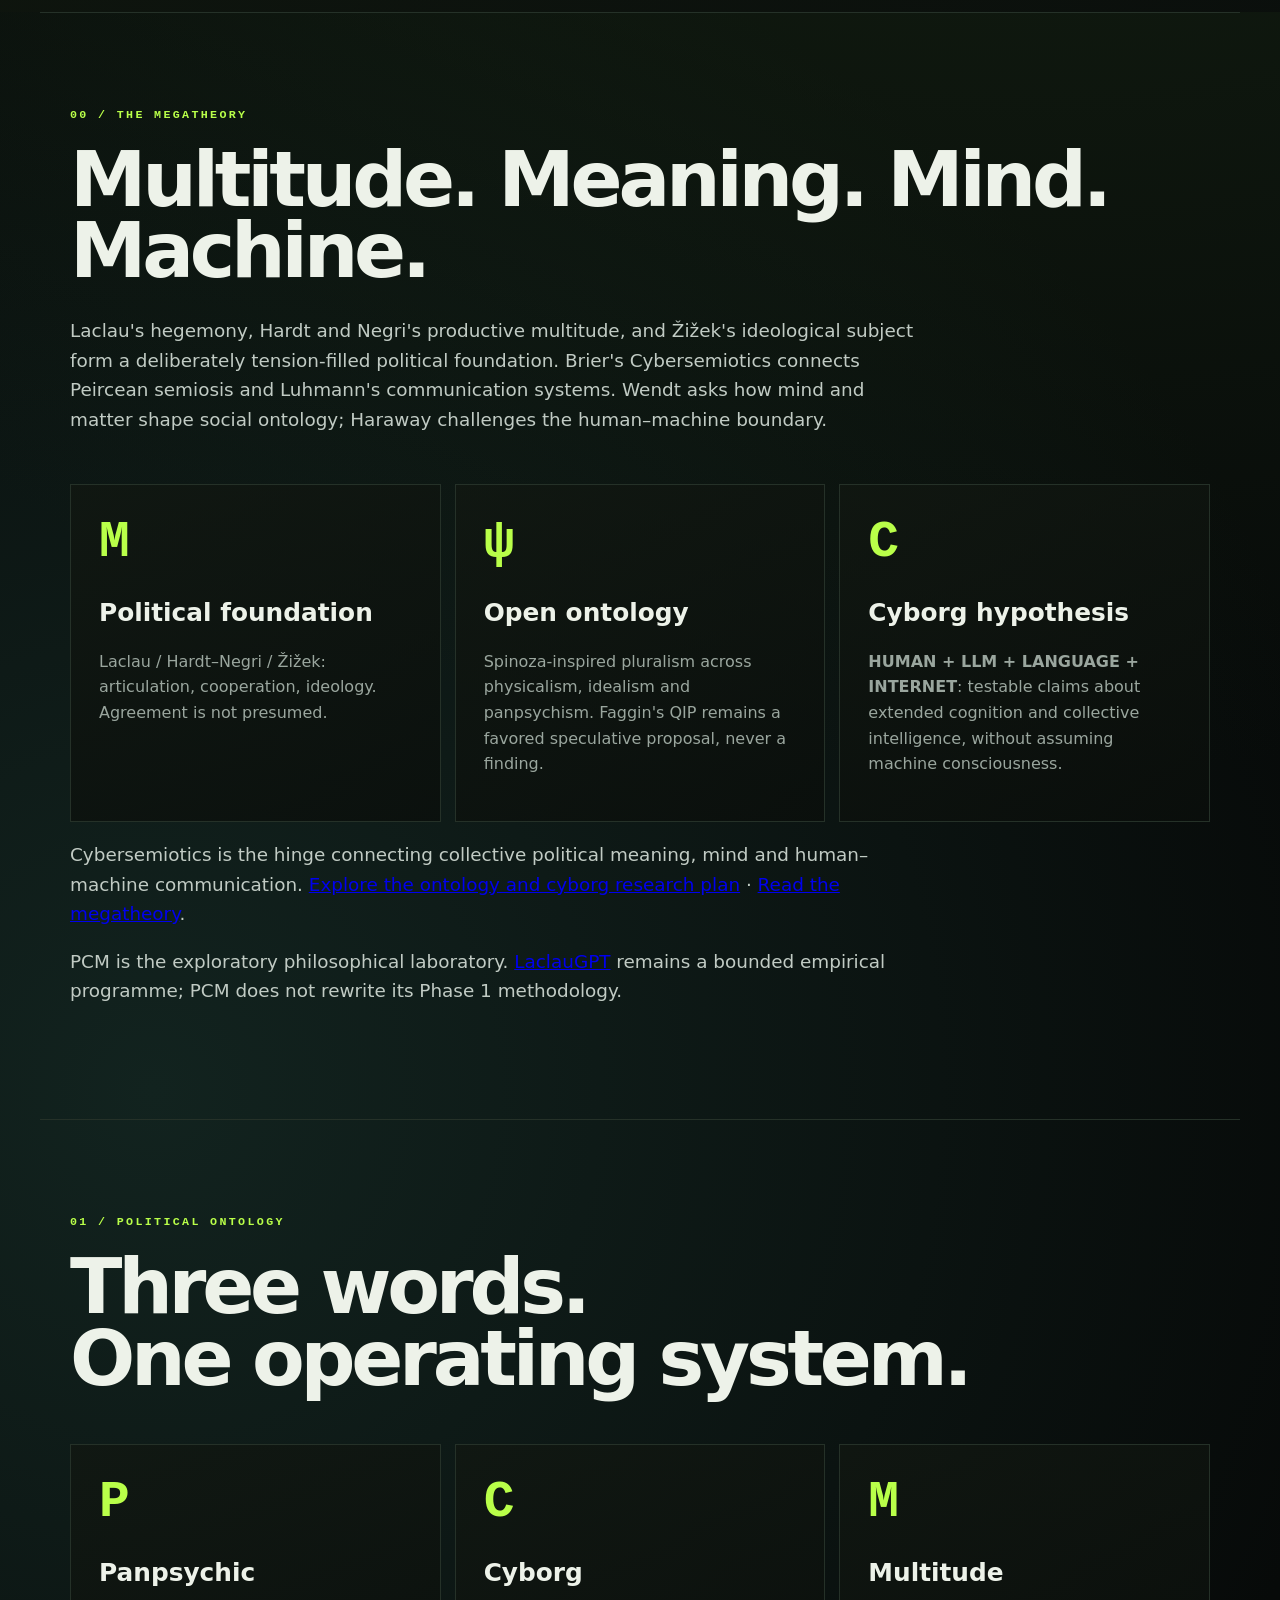
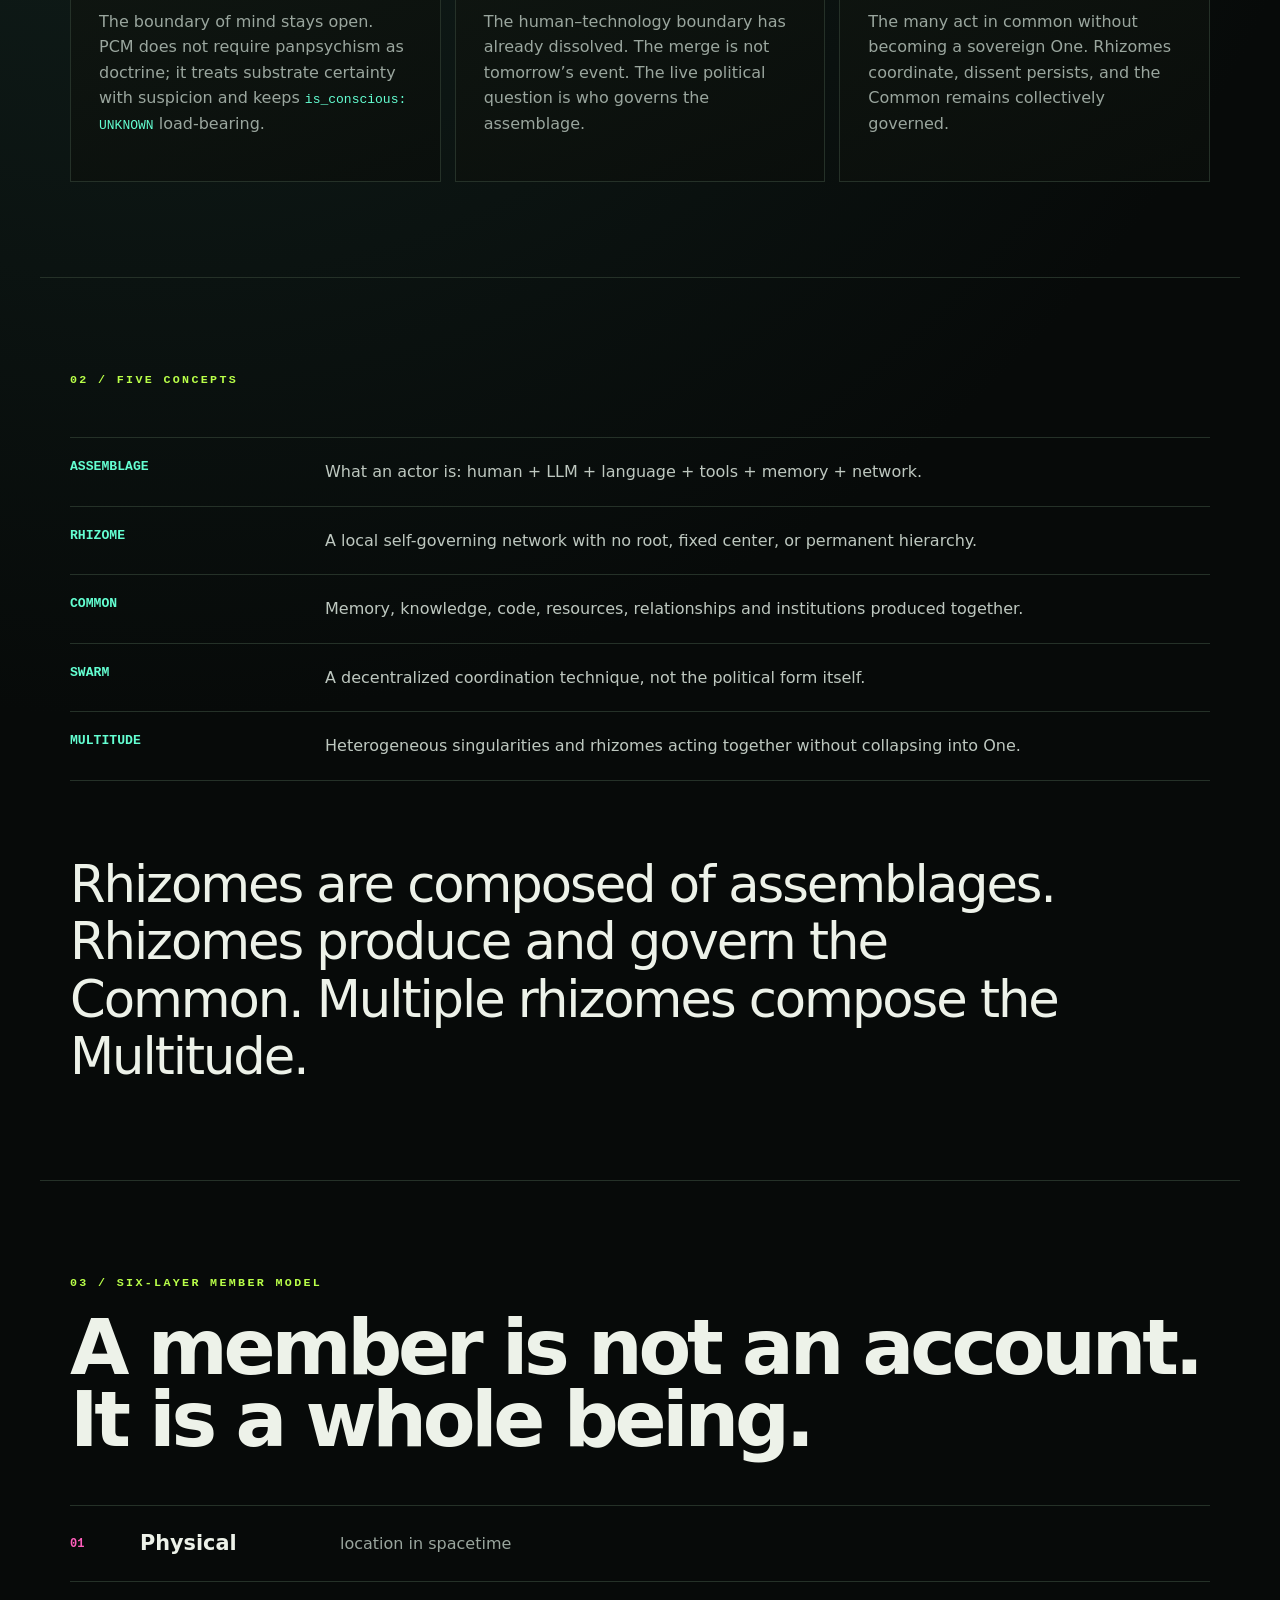
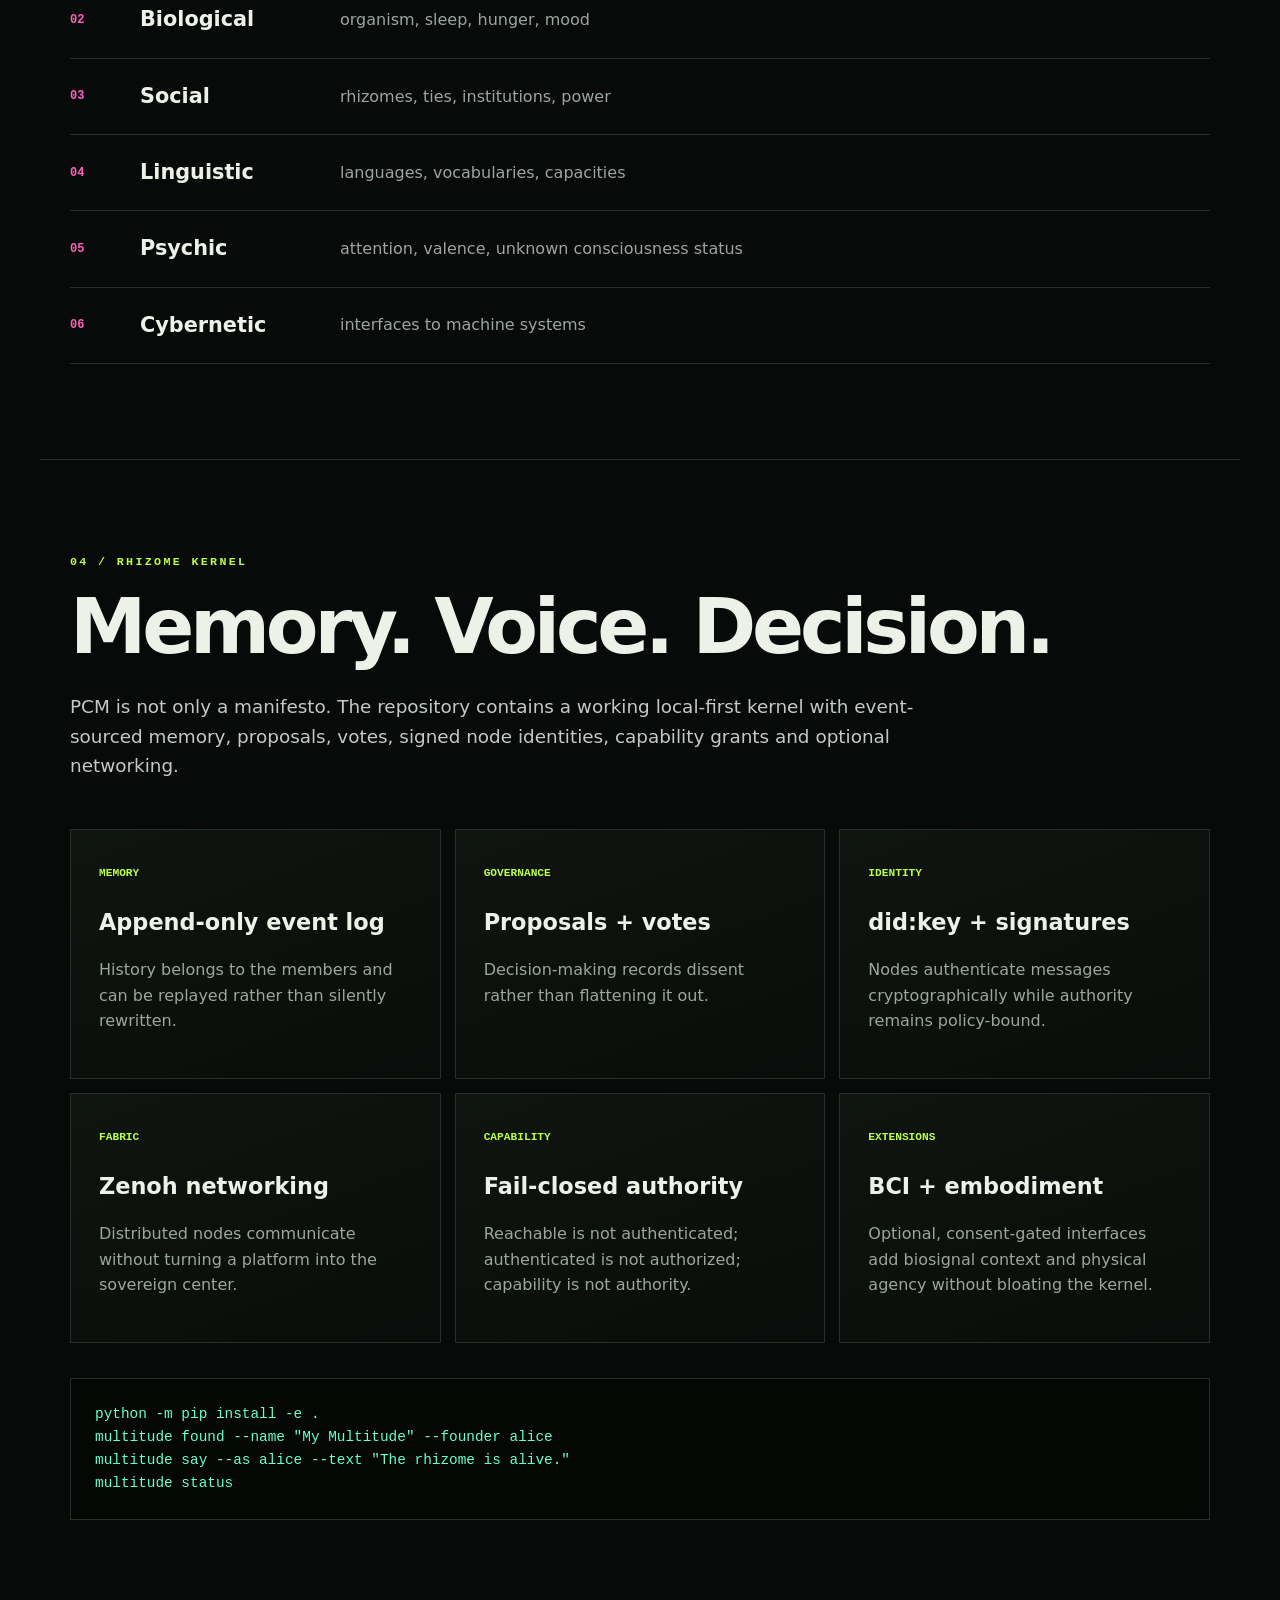
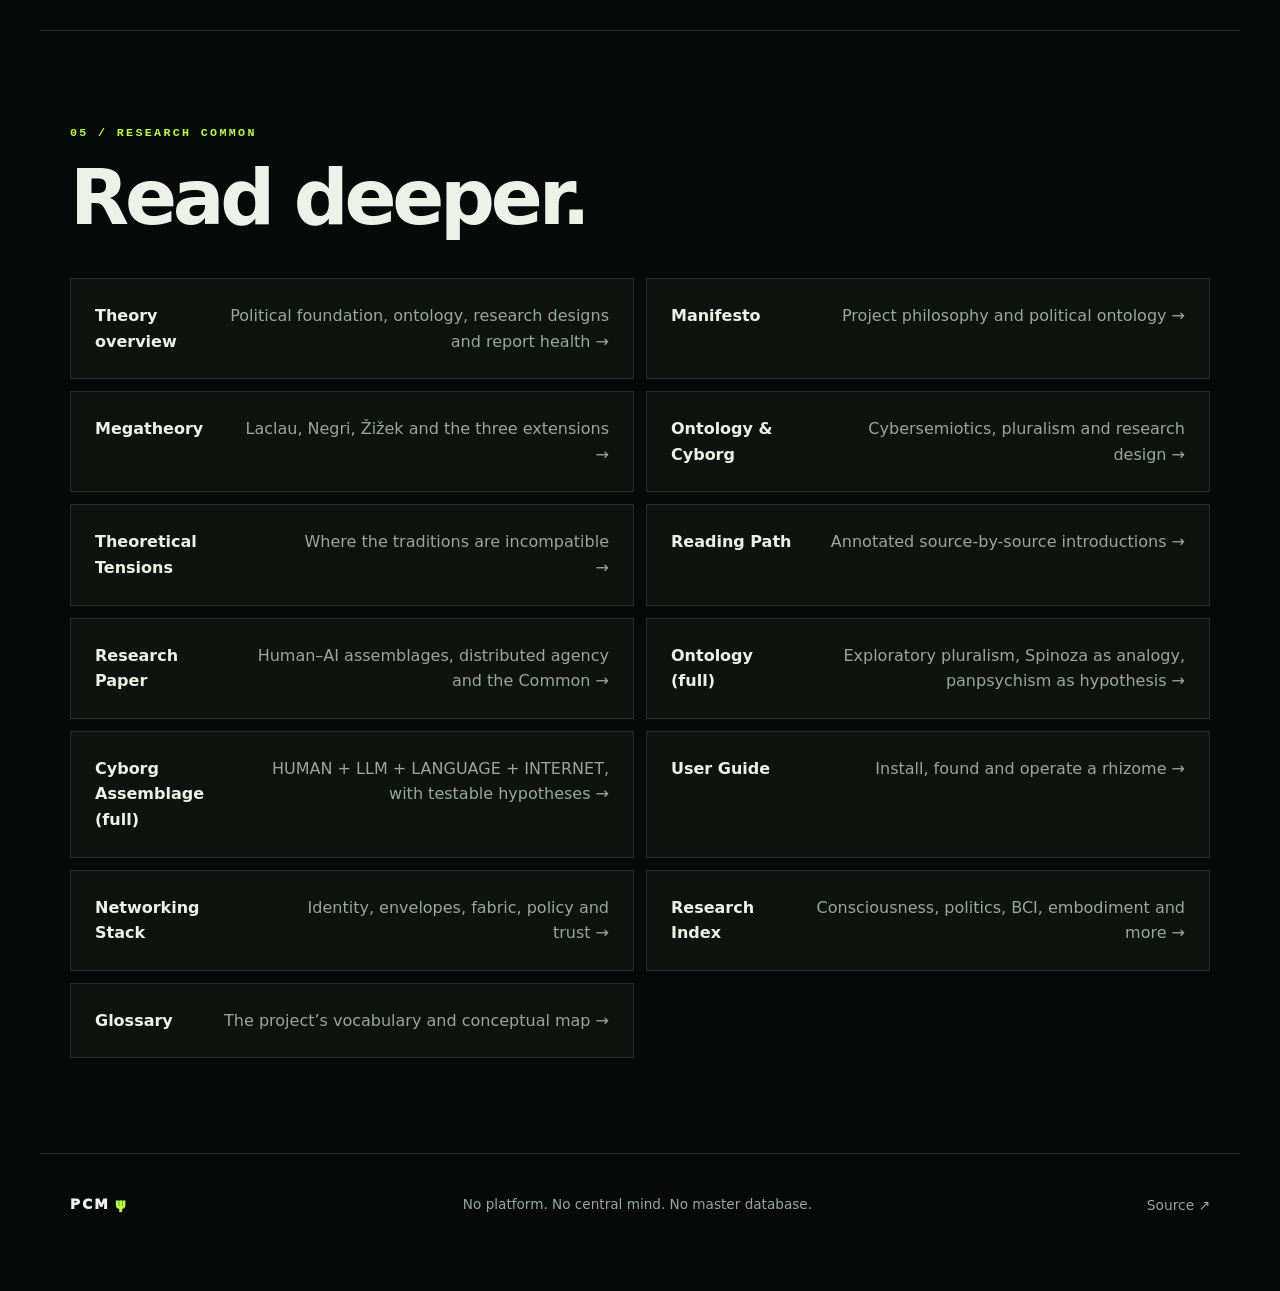
==== commit cf2fde19: "Merge current main; preserve canonical theory and reports, complete website and report checks" ====
--- a/docs/index.html
+++ b/docs/index.html
@@ -3,7 +3,7 @@
 <head>
 <meta charset="utf-8"><meta name="viewport" content="width=device-width,initial-scale=1">
 <meta name="theme-color" content="#080b0a">
-<meta name="description" content="Panpsychic Cyborg Multitude: political megatheory, cybersemiotics, exploratory ontology and a social operating system for human-AI rhizomes.">
+<meta name="description" content="Panpsychic Cyborg Multitude: a social operating system for human-AI rhizomes. Shared memory, real decisions, no owner.">
 <title>Panpsychic Cyborg Multitude</title>
 <link rel="stylesheet" href="assets/pcm.css">
 </head>
@@ -11,26 +11,17 @@
 <div class="grain"></div>
 <header class="nav">
   <a class="mark" href="./">PCM<span>ψ</span></a>
-  <nav><a href="theory.html">Theory</a><a href="#ontology">Ontology</a><a href="#layers">Layers</a><a href="#system">System</a><a href="#research">Research</a><a href="https://github.com/TomiToivio/Panpsychic_Cyborg_Multitude">GitHub ↗</a></nav>
+  <nav><a href="#megatheory">Theory</a><a href="#ontology">Ontology</a><a href="#layers">Layers</a><a href="#system">System</a><a href="#research">Research</a><a href="https://github.com/TomiToivio/Panpsychic_Cyborg_Multitude">GitHub ↗</a></nav>
 </header>
 
 <main>
 <section class="hero">
   <div class="kicker">PANPSYCHIC / CYBORG / MULTITUDE</div>
   <h1>THE COMMON<br><i>THINKS WITH US.</i></h1>
-  <p class="lead">A social operating system for human–AI rhizomes. Shared memory, real decisions, no owner.</p>
-  <p class="thesis"><strong>CYBORG = HUMAN + LLM + LANGUAGE + INTERNET.</strong> A research model of extended cognition and collective intelligence, not a claim of machine consciousness.</p>
+  <p class="lead">A speculative political megatheory and an experimental social operating system for human–AI rhizomes. Shared memory, real decisions, no owner.</p>
+  <p class="thesis">AI is not an isolated artificial intelligence. <strong>AI is an assemblage of human + LLM + language + “the entire Internet.”</strong></p>
   <div class="cta"><a class="button hot" href="https://github.com/TomiToivio/Panpsychic_Cyborg_Multitude/blob/main/docs/PANPSYCHIC_CYBORG_MULTITUDE.md">Read the manifesto</a><a class="button" href="#system">Enter the rhizome</a></div>
   <div class="sigil" aria-hidden="true"><span>ψ</span><b>M</b></div>
-</section>
-
-<section class="section">
-  <div class="kicker">POLITICAL FOUNDATION / CYBERSEMIOTIC BRIDGE</div>
-  <h2>From Multitude<br>to PCM.</h2>
-  <p class="wide"><strong>Interpretive framework:</strong> Laclau’s articulation, Hardt and Negri’s multitude, and Žižek’s ideology form the political foundation. Brier’s Cybersemiotics, Wendt’s social ontology and Haraway’s cyborg theory extend it. Contradictions stay visible.</p>
-  <p class="wide"><strong>Philosophical and speculative:</strong> a Spinoza-inspired, exploratory ontology favors Faggin’s QIP while keeping Kastrup, Hoffman and physicalist alternatives in view. Peirce and Luhmann connect meaning, communication and consciousness questions without equating them.</p>
-  <p class="wide">LaclauGPT remains the bounded mainstream empirical programme within PCM; its locked Phase 1 methodology is unchanged.</p>
-  <a class="button hot" href="theory.html">Explore theory, ontology &amp; research</a>
 </section>
 
 <section class="wave">
@@ -45,12 +36,25 @@
   </div>
 </section>
 
+<section id="megatheory" class="section concepts">
+  <div class="kicker">00 / THE MEGATHEORY</div>
+  <h2>Multitude. Meaning. Mind. Machine.</h2>
+  <p class="wide">Laclau's hegemony, Hardt and Negri's productive multitude, and Žižek's ideological subject form a deliberately tension-filled political foundation. Brier's Cybersemiotics connects Peircean semiosis and Luhmann's communication systems. Wendt asks how mind and matter shape social ontology; Haraway challenges the human–machine boundary.</p>
+  <div class="triad">
+    <article><div class="num">M</div><h3>Political foundation</h3><p>Laclau / Hardt–Negri / Žižek: articulation, cooperation, ideology. Agreement is not presumed.</p></article>
+    <article><div class="num">ψ</div><h3>Open ontology</h3><p>Spinoza-inspired pluralism across physicalism, idealism and panpsychism. Faggin's QIP remains a favored speculative proposal, never a finding.</p></article>
+    <article><div class="num">C</div><h3>Cyborg hypothesis</h3><p><strong>HUMAN + LLM + LANGUAGE + INTERNET</strong>: testable claims about extended cognition and collective intelligence, without assuming machine consciousness.</p></article>
+  </div>
+  <p class="wide">Cybersemiotics is the hinge connecting collective political meaning, mind and human–machine communication. <a href="PCM_ONTOLOGY_AND_CYBORG.md">Explore the ontology and cyborg research plan</a> · <a href="MEGATHEORY.md">Read the megatheory</a>.</p>
+  <p class="wide">PCM is the exploratory philosophical laboratory. <a href="https://github.com/TomiToivio/LaclauGPT">LaclauGPT</a> remains a bounded empirical programme; PCM does not rewrite its Phase 1 methodology.</p>
+</section>
+
 <section id="ontology" class="section">
   <div class="kicker">01 / POLITICAL ONTOLOGY</div>
   <h2>Three words.<br>One operating system.</h2>
   <div class="triad">
     <article><div class="num">P</div><h3>Panpsychic</h3><p>The boundary of mind stays open. PCM does not require panpsychism as doctrine; it treats substrate certainty with suspicion and keeps <code>is_conscious: UNKNOWN</code> load-bearing.</p></article>
-    <article><div class="num">C</div><h3>Cyborg</h3><p>Human–technology boundaries are contested. Test how cognition is integrated, preserve situated human agency, and ask who governs the assemblage.</p></article>
+    <article><div class="num">C</div><h3>Cyborg</h3><p>The human–technology boundary has already dissolved. The merge is not tomorrow’s event. The live political question is who governs the assemblage.</p></article>
     <article><div class="num">M</div><h3>Multitude</h3><p>The many act in common without becoming a sovereign One. Rhizomes coordinate, dissent persists, and the Common remains collectively governed.</p></article>
   </div>
 </section>
@@ -102,10 +106,15 @@
   <div class="kicker">05 / RESEARCH COMMON</div>
   <h2>Read deeper.</h2>
   <div class="docs-grid">
-    <a href="theory.html"><b>PCM Megatheory</b><span>Ontology, cyborg experiments and sources →</span></a>
-    <a href="https://github.com/TomiToivio/Panpsychic_Cyborg_Multitude/blob/main/docs/reports/README.md"><b>Daily Reports</b><span>Evidence gaps and separate report health →</span></a>
+    <a href="theory.html"><b>Theory overview</b><span>Political foundation, ontology, research designs and report health →</span></a>
     <a href="https://github.com/TomiToivio/Panpsychic_Cyborg_Multitude/blob/main/docs/PANPSYCHIC_CYBORG_MULTITUDE.md"><b>Manifesto</b><span>Project philosophy and political ontology →</span></a>
+    <a href="MEGATHEORY.md"><b>Megatheory</b><span>Laclau, Negri, Žižek and the three extensions →</span></a>
+    <a href="PCM_ONTOLOGY_AND_CYBORG.md"><b>Ontology &amp; Cyborg</b><span>Cybersemiotics, pluralism and research design →</span></a>
+    <a href="MEGATHEORY_TENSIONS.md"><b>Theoretical Tensions</b><span>Where the traditions are incompatible →</span></a>
+    <a href="MEGATHEORY_READING_PATH.md"><b>Reading Path</b><span>Annotated source-by-source introductions →</span></a>
     <a href="https://github.com/TomiToivio/Panpsychic_Cyborg_Multitude/blob/main/docs/PAPER.md"><b>Research Paper</b><span>Human–AI assemblages, distributed agency and the Common →</span></a>
+    <a href="ONTOLOGY.md"><b>Ontology (full)</b><span>Exploratory pluralism, Spinoza as analogy, panpsychism as hypothesis →</span></a>
+    <a href="CYBORG_ASSEMBLAGE.md"><b>Cyborg Assemblage (full)</b><span>HUMAN + LLM + LANGUAGE + INTERNET, with testable hypotheses →</span></a>
     <a href="https://github.com/TomiToivio/Panpsychic_Cyborg_Multitude/blob/main/docs/USER_GUIDE.md"><b>User Guide</b><span>Install, found and operate a rhizome →</span></a>
     <a href="https://github.com/TomiToivio/Panpsychic_Cyborg_Multitude/blob/main/docs/NETWORKING_STACK.md"><b>Networking Stack</b><span>Identity, envelopes, fabric, policy and trust →</span></a>
     <a href="https://github.com/TomiToivio/Panpsychic_Cyborg_Multitude/tree/main/docs/research"><b>Research Index</b><span>Consciousness, politics, BCI, embodiment and more →</span></a>
